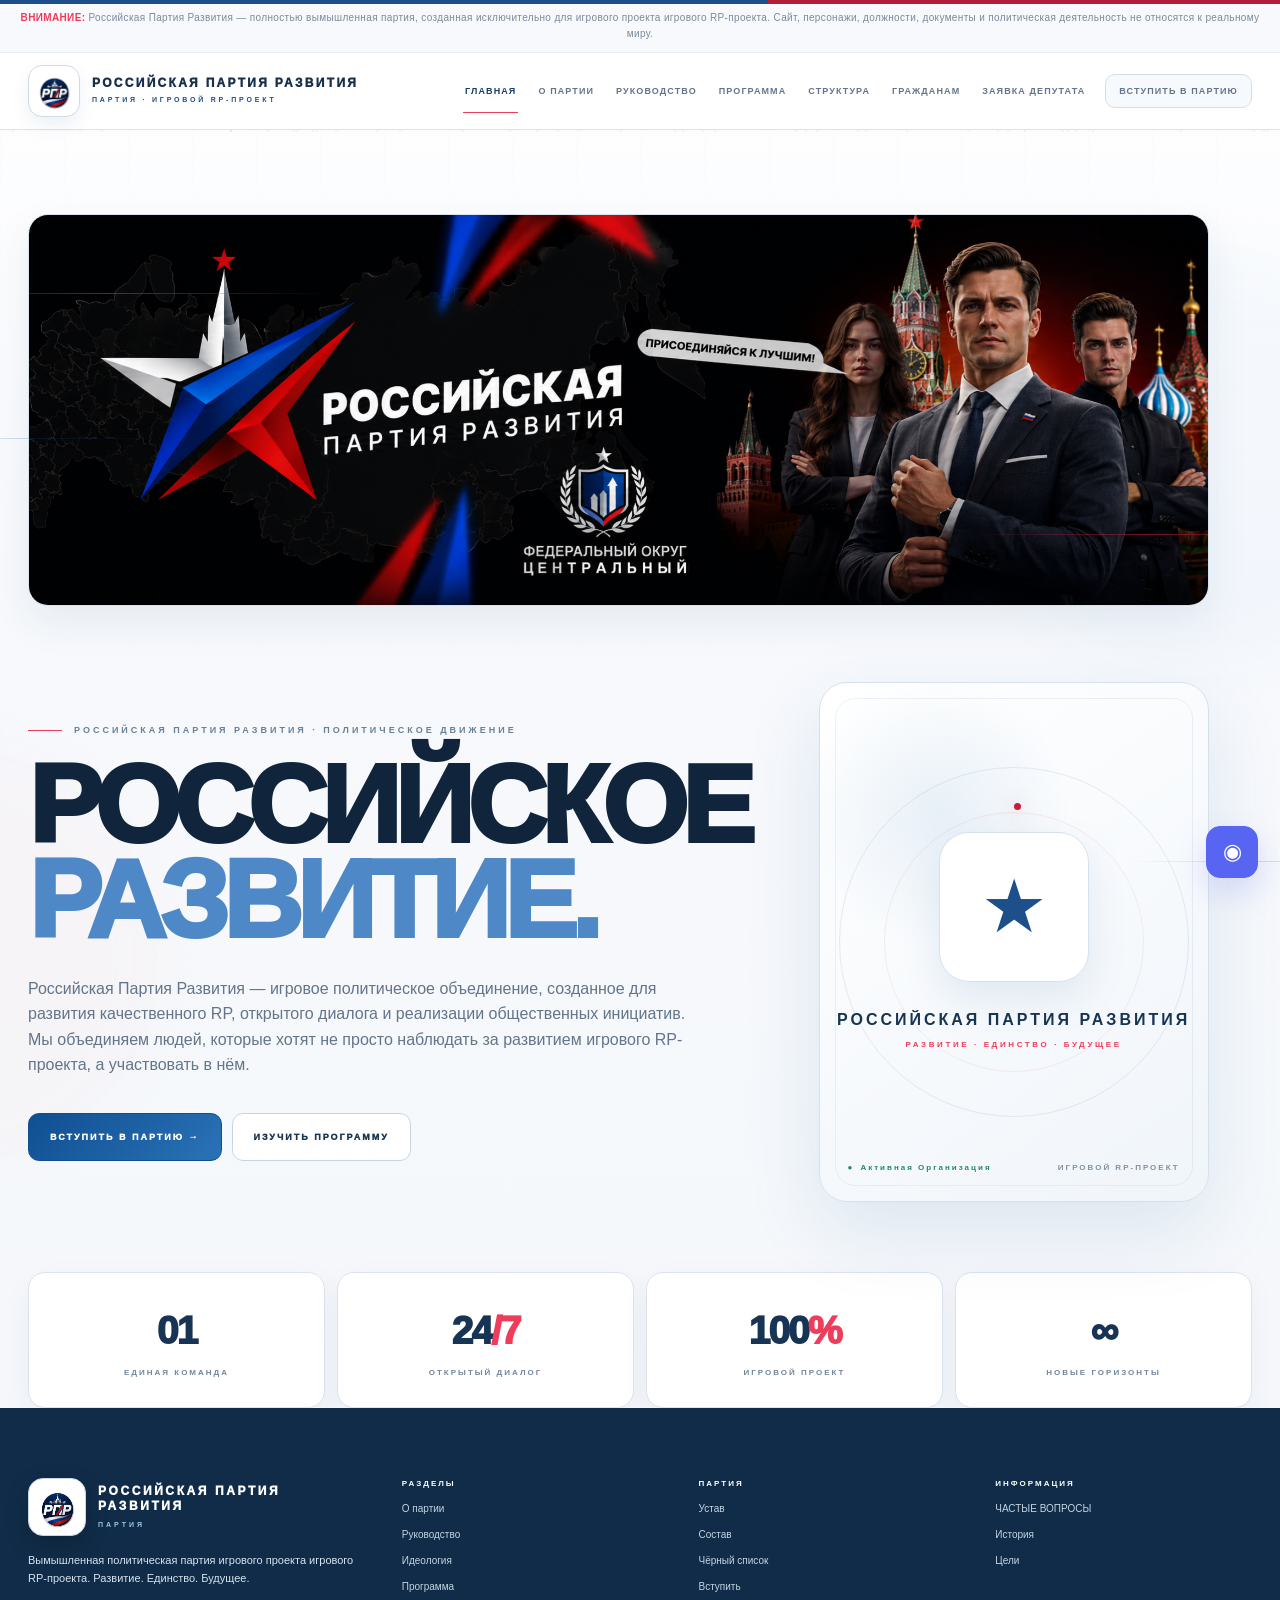
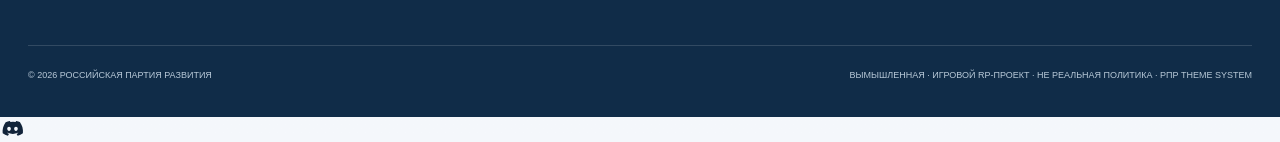
==== index.html @ 2c00faf4 "Update index.html" ====
<!DOCTYPE html>
<html lang="ru">
<head>
<meta charset="UTF-8">
<meta name="viewport" content="width=device-width,initial-scale=1.0">
<meta name="theme-color" content="#174f87">
<meta name="description" content="Российская Партия Развития — вымышленная политическая партия игрового проекта игрового RP-проекта.">
<title>Российская Партия Развития — игрового RP-проекта Live RP</title>

<style>
/* =========================================================
   РОССИЙСКАЯ ПАРТИЯ РАЗВИТИЯ
   Long-form single page design
   Fictional game project — игрового RP-проекта
   ========================================================= */

:root{
  --bg:#03070d;
  --bg2:#07111f;
  --panel:#091827;
  --panel2:#0d2034;
  --line:rgba(156,178,204,.16);
  --line2:rgba(255,255,255,.08);
  --text:#f4f7fb;
  --muted:#94a4b7;
  --muted2:#66778c;
  --red:#c5233d;
  --red2:#ed3a55;
  --blue:#173d68;
  --blue2:#2b659e;
  --white:#fff;
  --green:#38c985;
  --shadow:0 30px 90px rgba(0,0,0,.38);
  --radius:18px;
  --max:1240px;
}

*{box-sizing:border-box;margin:0;padding:0}
html{scroll-behavior:smooth}
body{
  min-height:100vh;
  overflow-x:hidden;
  background:
    radial-gradient(circle at 50% -20%,rgba(35,80,130,.32),transparent 38%),
    radial-gradient(circle at 0% 35%,rgba(197,35,61,.08),transparent 28%),
    var(--bg);
  color:var(--text);
  font-family:Inter,Segoe UI,Arial,sans-serif;
  line-height:1.6;
}
body.modal-open{overflow:hidden}
a{color:inherit;text-decoration:none}
button,input,textarea{font:inherit}
button{cursor:pointer}
::selection{background:var(--red);color:#fff}
::-webkit-scrollbar{width:8px}
::-webkit-scrollbar-track{background:#02050a}
::-webkit-scrollbar-thumb{background:#243950;border-radius:20px}
::-webkit-scrollbar-thumb:hover{background:var(--red)}

#progress{
  position:fixed;top:0;left:0;z-index:9999;
  width:0;height:3px;background:linear-gradient(90deg,var(--red),#fff,var(--red2));
  box-shadow:0 0 18px rgba(237,58,85,.7);
}
#loader{
  position:fixed;inset:0;z-index:9998;
  display:flex;align-items:center;justify-content:center;
  background:#03070d;
  transition:opacity .7s,visibility .7s;
}
#loader.hide{opacity:0;visibility:hidden}
.loader-inner{text-align:center}
.loader-mark{
  width:76px;height:76px;margin:auto;
  display:grid;place-items:center;
  border:1px solid rgba(20,63,105,.16);
  background:#fff;
  padding:14px;
  overflow:hidden;
  box-shadow:0 10px 30px rgba(20,63,105,.10);
}
.loader-name{
  margin-top:20px;
  font-size:11px;font-weight:900;letter-spacing:5px;
}
.loader-line{
  width:180px;height:2px;margin:16px auto 0;
  overflow:hidden;background:#152438;
}
.loader-line:after{
  content:"";display:block;width:50%;height:100%;
  background:var(--red);animation:loader 1.1s infinite;
}
@keyframes pulseMark{50%{transform:scale(1.08);box-shadow:0 0 45px rgba(197,35,61,.22)}}
@keyframes loader{0%{transform:translateX(-110%)}100%{transform:translateX(220%)}}

.disclaimer{
  position:relative;z-index:100;
  padding:9px 20px;
  text-align:center;
  background:#02050a;
  border-bottom:1px solid var(--line2);
  color:#8291a3;
  font-size:10px;
  letter-spacing:.35px;
}
.disclaimer strong{color:var(--red2);font-weight:900}

.header{
  position:sticky;top:0;z-index:100;
  border-bottom:1px solid rgba(255,255,255,.07);
  background:rgba(3,7,13,.78);
  backdrop-filter:blur(18px);
}
.header.scrolled{box-shadow:0 15px 50px rgba(0,0,0,.3)}
.header-inner{
  max-width:var(--max);height:82px;margin:auto;padding:0 24px;
  display:flex;align-items:center;justify-content:space-between;gap:30px;
}
.brand{display:flex;align-items:center;gap:13px;min-width:220px}
.brand-logo{
  width:52px;height:52px;display:grid;place-items:center;
  border:1px solid rgba(255,255,255,.14);
  background:linear-gradient(145deg,#102b48,#06101c);
  box-shadow:inset 0 0 25px rgba(255,255,255,.025),0 8px 30px rgba(0,0,0,.22);
  overflow:hidden;
}
.brand-logo svg{width:43px;height:43px;display:block;filter:drop-shadow(0 3px 8px rgba(0,0,0,.35))}
.brand-logo .logo-red{fill:#c5233d}
.brand-logo .logo-white{fill:#fff}
.brand-logo .logo-blue{fill:#173d68}
.brand-logo .logo-line{fill:none;stroke:#fff;stroke-width:1.7;stroke-linecap:round;stroke-linejoin:round}
.brand-title{font-size:12px;font-weight:950;letter-spacing:3px;line-height:1}
.brand-sub{margin-top:5px;color:var(--red2);font-size:7px;font-weight:900;letter-spacing:4px}
.nav{display:flex;align-items:center;gap:21px}
.nav a{
  position:relative;color:#8f9fb1;font-size:9px;font-weight:900;letter-spacing:1.3px;
  transition:.25s;
}
.nav a:after{
  content:"";position:absolute;left:0;bottom:-8px;width:0;height:1px;
  background:var(--red2);transition:.25s;
}
.nav a:hover{color:#fff}
.nav a:hover:after{width:100%}
.menu-btn{
  display:none;width:44px;height:44px;border:1px solid var(--line);
  background:#091625;color:#fff;font-size:20px;
}

.container{max-width:var(--max);margin:auto;padding:0 24px}
.section{position:relative;padding:120px 0;border-top:1px solid rgba(255,255,255,.055)}
.section-head{max-width:760px}
.kicker{
  color:var(--red2);font-size:9px;font-weight:950;letter-spacing:4px;
  text-transform:uppercase;
}
.title{
  margin-top:12px;font-size:clamp(38px,5vw,66px);line-height:.98;
  letter-spacing:-2.5px;
}
.title span{color:var(--red2)}
.desc{margin-top:18px;color:var(--muted);font-size:14px;max-width:700px}

.hero{
  min-height:calc(100vh - 110px);
  position:relative;display:grid;grid-template-columns:1.15fr .85fr;
  align-items:center;gap:60px;padding-top:90px;padding-bottom:90px;
}
.hero-bg{
  position:absolute;inset:0;pointer-events:none;overflow:hidden;
}
.glow{
  position:absolute;width:500px;height:500px;border-radius:50%;
  filter:blur(30px);opacity:.13;
  background:var(--red);right:-120px;top:10%;
  animation:float 9s ease-in-out infinite;
}
.glow.blue{left:-260px;top:45%;background:#2775b8;animation-delay:-3s}
@keyframes float{50%{transform:translate(30px,-25px) scale(1.08)}}
.grid-bg{
  position:absolute;inset:0;opacity:.16;
  background-image:
    linear-gradient(rgba(255,255,255,.045) 1px,transparent 1px),
    linear-gradient(90deg,rgba(255,255,255,.045) 1px,transparent 1px);
  background-size:55px 55px;
  mask-image:linear-gradient(to bottom,black,transparent 85%);
}
.hero-copy{position:relative;z-index:2}
.hero-kicker{display:flex;align-items:center;gap:12px;color:#a7b5c5;font-size:9px;font-weight:900;letter-spacing:4px}
.hero-kicker:before{content:"";width:34px;height:1px;background:var(--red2)}
.hero h1{
  margin-top:21px;font-size:clamp(62px,9vw,122px);line-height:.82;
  letter-spacing:-7px;font-weight:950;
}
.hero h1 span{color:var(--red2)}
.hero-lead{max-width:690px;margin-top:28px;color:#a5b2c1;font-size:16px}
.hero-actions{display:flex;gap:12px;flex-wrap:wrap;margin-top:35px}
.btn{
  position:relative;display:inline-flex;align-items:center;justify-content:center;gap:9px;
  min-height:50px;padding:0 22px;border:1px solid #2b425c;
  background:#091625;color:#fff;font-size:9px;font-weight:950;letter-spacing:2px;
  overflow:hidden;transition:.25s;
}
.btn:before{
  content:"";position:absolute;inset:0;transform:translateX(-105%);
  background:linear-gradient(90deg,transparent,rgba(255,255,255,.1),transparent);
  transition:.5s;
}
.btn:hover:before{transform:translateX(105%)}
.btn:hover{transform:translateY(-3px);border-color:#4a6683}
.btn-primary{background:linear-gradient(135deg,#a81932,#d52b46);border-color:#c42b43}
.btn-primary:hover{box-shadow:0 14px 35px rgba(197,35,61,.24)}

.hero-panel{
  position:relative;min-height:500px;display:grid;place-items:center;
  border:1px solid #233b55;background:
  radial-gradient(circle at center,rgba(32,73,115,.45),transparent 48%),
  linear-gradient(145deg,#0c1d30,#050c15);
  box-shadow:var(--shadow);overflow:hidden;
}
.hero-panel:before{
  content:"";position:absolute;inset:18px;border:1px solid rgba(255,255,255,.06);
}
.orbit{
  position:absolute;width:350px;height:350px;border:1px solid rgba(255,255,255,.12);
  border-radius:50%;animation:spin 18s linear infinite;
}
.orbit:after{
  content:"";position:absolute;width:7px;height:7px;border-radius:50%;
  top:10%;left:50%;background:#fff;box-shadow:0 0 18px #fff;
}
.orbit.two{width:260px;height:260px;animation-direction:reverse;animation-duration:13s}
@keyframes spin{to{transform:rotate(360deg)}}
.emblem{text-align:center;position:relative;z-index:2}
.emblem-icon{
  width:150px;height:150px;margin:auto;display:grid;place-items:center;
  border:1px solid #40566d;background:rgba(3,9,16,.55);
  box-shadow:0 0 70px rgba(197,35,61,.12);
  font-size:74px;animation:emblemFloat 5s ease-in-out infinite;
}
@keyframes emblemFloat{50%{transform:translateY(-8px)}}
.emblem h2{margin-top:25px;font-size:16px;letter-spacing:5px}
.emblem p{margin-top:7px;color:var(--red2);font-size:8px;font-weight:900;letter-spacing:3px}
.panel-tag{
  position:absolute;bottom:24px;left:24px;right:24px;
  display:flex;justify-content:space-between;gap:15px;
  color:#66788e;font-size:8px;font-weight:900;letter-spacing:2px;
}
.status-dot{color:#68dba4}.status-dot:before{content:"●";margin-right:6px}

.stat-grid{
  display:grid;grid-template-columns:repeat(4,1fr);gap:1px;
  margin-top:55px;background:var(--line);
  border:1px solid var(--line);
}
.stat{
  padding:30px;background:rgba(7,17,31,.8);text-align:center;
  transition:.3s;
}
.stat:hover{background:#0c1e31}
.stat-number{font-size:39px;font-weight:950;letter-spacing:-2px}
.stat-number span{color:var(--red2)}
.stat-label{margin-top:5px;color:var(--muted2);font-size:8px;font-weight:900;letter-spacing:2px}

.cards{display:grid;grid-template-columns:repeat(3,1fr);gap:16px;margin-top:45px}
.card{
  position:relative;padding:30px;min-height:205px;
  border:1px solid var(--line);background:linear-gradient(145deg,#0a1a2b,#06101b);
  overflow:hidden;transition:.35s;
}
.card:before{
  content:"";position:absolute;left:0;top:0;width:0;height:2px;background:var(--red2);transition:.35s;
}
.card:after{
  content:"";position:absolute;width:120px;height:120px;right:-65px;bottom:-65px;
  border-radius:50%;background:rgba(255,255,255,.025);
}
.card:hover{transform:translateY(-7px);border-color:#35516d;box-shadow:0 20px 50px rgba(0,0,0,.25)}
.card:hover:before{width:100%}
.card-index{color:var(--red2);font-size:8px;font-weight:950;letter-spacing:3px}
.card h3{margin-top:16px;font-size:20px;line-height:1.15}
.card p{margin-top:11px;color:var(--muted);font-size:12px}
.card-icon{
  width:43px;height:43px;display:grid;place-items:center;
  margin-bottom:20px;border:1px solid var(--line);background:#071321;font-size:18px;
}
.card.wide{grid-column:span 2}

.timeline{position:relative;margin-top:55px;padding-left:30px}
.timeline:before{
  content:"";position:absolute;left:7px;top:0;bottom:0;width:1px;background:var(--line);
}
.timeline-item{position:relative;padding:0 0 42px 35px}
.timeline-item:before{
  content:"";position:absolute;left:-29px;top:5px;width:11px;height:11px;
  border:2px solid var(--red2);background:var(--bg);border-radius:50%;
  box-shadow:0 0 0 6px rgba(197,35,61,.08);
}
.timeline-year{color:var(--red2);font-size:9px;font-weight:950;letter-spacing:3px}
.timeline h3{margin-top:7px;font-size:22px}
.timeline p{margin-top:7px;color:var(--muted);font-size:13px;max-width:760px}

.people{display:grid;grid-template-columns:repeat(3,1fr);gap:16px;margin-top:45px}
.person{
  position:relative;min-height:330px;padding:30px;
  border:1px solid var(--line);background:#081725;overflow:hidden;
}
.person-portrait{
  height:130px;display:grid;place-items:center;margin-bottom:24px;
  background:linear-gradient(145deg,#122c48,#07111e);
  border:1px solid var(--line);font-size:55px;
}
.person-role{color:var(--red2);font-size:8px;font-weight:950;letter-spacing:2px}
.person h3{margin-top:9px;font-size:20px}
.person p{margin-top:9px;color:var(--muted);font-size:12px}

.quote{
  margin-top:45px;padding:32px;border-left:3px solid var(--red2);
  background:linear-gradient(90deg,#0c1c2e,transparent);
}
.quote p{font-size:21px;font-weight:800;letter-spacing:-.4px}
.quote small{display:block;margin-top:10px;color:var(--red2);font-size:8px;font-weight:900;letter-spacing:2px}

.program{display:grid;grid-template-columns:1fr 1fr;gap:16px;margin-top:45px}
.program-item{
  display:grid;grid-template-columns:55px 1fr;gap:18px;padding:25px;
  border:1px solid var(--line);background:#081725;transition:.3s;
}
.program-item:hover{transform:translateX(5px);border-color:#35516d}
.program-num{
  width:44px;height:44px;display:grid;place-items:center;
  background:#0c2035;color:var(--red2);font-weight:950;font-size:11px;
}
.program h3{font-size:17px}
.program p{margin-top:6px;color:var(--muted);font-size:12px}

.charter{margin-top:45px;border:1px solid var(--line);background:#071321}
.charter-row{
  display:grid;grid-template-columns:140px 1fr;gap:30px;
  padding:28px;border-bottom:1px solid var(--line);
}
.charter-row:last-child{border-bottom:0}
.charter-tag{color:var(--red2);font-size:8px;font-weight:950;letter-spacing:2px}
.charter h3{font-size:17px}
.charter p{margin-top:7px;color:var(--muted);font-size:12px}

.table-wrap{margin-top:45px;overflow:auto;border:1px solid var(--line)}
table{width:100%;min-width:700px;border-collapse:collapse;background:#081725}
th,td{padding:16px 18px;text-align:left;border-bottom:1px solid var(--line);font-size:11px}
th{background:#0c1d30;color:#fff;font-size:8px;letter-spacing:2px}
td{color:#9aa9b9}
tr:hover td{background:rgba(255,255,255,.018)}
.signature{font-family:Georgia,serif;font-style:italic;color:#dbe4ee}
.empty{color:var(--red2);font-weight:900}

.faq{margin-top:45px;display:grid;gap:10px}
.faq-item{border:1px solid var(--line);background:#081725}
.faq-q{
  width:100%;padding:20px 22px;border:0;background:none;color:#fff;
  display:flex;justify-content:space-between;gap:20px;text-align:left;
  font-size:12px;font-weight:900;
}
.faq-q span:last-child{color:var(--red2);font-size:18px;transition:.3s}
.faq-item.open .faq-q span:last-child{transform:rotate(45deg)}
.faq-a{max-height:0;overflow:hidden;transition:max-height .35s}
.faq-a-inner{padding:0 22px 20px;color:var(--muted);font-size:12px}

.join{
  position:relative;overflow:hidden;
  background:
    radial-gradient(circle at 80% 20%,rgba(197,35,61,.16),transparent 35%),
    linear-gradient(145deg,#0b1e32,#050c15);
  border:1px solid #29435d;
  padding:65px;
}
.join-grid{display:grid;grid-template-columns:1fr .9fr;gap:55px;align-items:center}
.join h2{margin-top:12px;font-size:clamp(42px,6vw,72px);line-height:.9;letter-spacing:-3px}
.join h2 span{color:var(--red2)}
.join p{margin-top:18px;color:var(--muted);font-size:13px}
.join-points{display:grid;gap:11px;margin-top:25px}
.join-point{display:flex;gap:11px;color:#b9c4d1;font-size:11px}
.join-point b{color:var(--red2)}
.join-card{
  padding:30px;border:1px solid var(--line);background:rgba(3,8,14,.5);
}
.join-card h3{font-size:20px}
.join-card p{font-size:11px}

.modal{
  position:fixed;inset:0;z-index:5000;display:none;align-items:center;justify-content:center;
  padding:20px;background:rgba(0,0,0,.84);backdrop-filter:blur(14px);
}
.modal.active{display:flex}
.modal-box{
  position:relative;width:100%;max-width:650px;max-height:92vh;overflow:auto;
  padding:38px;background:linear-gradient(145deg,#0d2034,#06101b);
  border:1px solid #34506c;box-shadow:0 40px 120px rgba(0,0,0,.6);
  animation:modalIn .35s ease;
}
@keyframes modalIn{from{opacity:0;transform:translateY(20px) scale(.98)}to{opacity:1;transform:none}}
.modal-close{
  position:absolute;top:15px;right:15px;width:38px;height:38px;
  border:1px solid var(--line);background:#081522;color:#fff;font-size:20px;
}
.modal-close:hover{background:var(--red)}
.modal-title{margin-top:10px;font-size:42px;line-height:1}
.modal-title span{color:var(--red2)}
.form{margin-top:28px}
.form-group{margin-bottom:17px}
.form-group label{display:block;margin-bottom:7px;color:#dbe2eb;font-size:8px;font-weight:950;letter-spacing:2px}
.form-control{
  width:100%;padding:14px 15px;outline:0;
  color:#fff;background:#050d16;border:1px solid #263d55;
  transition:.2s;
}
.form-control:focus{border-color:var(--red2);box-shadow:0 0 0 3px rgba(197,35,61,.08)}
textarea.form-control{min-height:120px;resize:vertical}
.form-note{margin-top:11px;color:#64758a;font-size:9px}
.form-message{display:none;margin-bottom:14px;padding:12px;font-size:11px}
.form-message.success{display:block;background:#0c2a20;border:1px solid #287d5b;color:#7ee1b0}
.form-message.error{display:block;background:#2b1118;border:1px solid #a52339;color:#ff8799}
.submit{
  width:100%;min-height:52px;border:0;background:linear-gradient(135deg,#a81932,#d52b46);
  color:#fff;font-size:9px;font-weight:950;letter-spacing:2px;
}
.submit:disabled{opacity:.6;cursor:wait}

.footer{
  padding:70px 0 35px;background:#02050a;border-top:1px solid var(--line);
}
.footer-grid{display:grid;grid-template-columns:1.3fr repeat(3,1fr);gap:40px}
.footer-brand p{margin-top:15px;color:#66778c;font-size:11px;max-width:350px}
.footer-col h4{font-size:8px;letter-spacing:2px;color:#fff}
.footer-col a{display:block;margin-top:10px;color:#65768a;font-size:10px;transition:.2s}
.footer-col a:hover{color:#fff;transform:translateX(3px)}
.footer-bottom{
  margin-top:50px;padding-top:22px;border-top:1px solid var(--line);
  display:flex;justify-content:space-between;gap:20px;color:#536477;font-size:9px;
}

.reveal{opacity:0;transform:translateY(24px);transition:opacity .8s ease,transform .8s ease}
.reveal.visible{opacity:1;transform:none}
.delay-1{transition-delay:.08s}.delay-2{transition-delay:.16s}.delay-3{transition-delay:.24s}

.toast{
  position:fixed;right:22px;bottom:22px;z-index:7000;
  max-width:330px;padding:15px 18px;border:1px solid #314a63;
  background:#081725;box-shadow:var(--shadow);font-size:11px;
  transform:translateY(20px);opacity:0;pointer-events:none;transition:.3s;
}
.toast.show{transform:none;opacity:1}
.toast.success{border-color:#2b8a65}
.toast.error{border-color:#a72a40}

.back-top{
  position:fixed;right:22px;bottom:22px;z-index:80;
  width:42px;height:42px;border:1px solid var(--line);
  background:#081522;color:#fff;opacity:0;pointer-events:none;transition:.3s;
}
.back-top.show{opacity:1;pointer-events:auto}
.back-top:hover{background:var(--red)}

.particles{position:absolute;inset:0;overflow:hidden;pointer-events:none}
.particle{
  position:absolute;width:2px;height:2px;background:#fff;border-radius:50%;opacity:.35;
  animation:particleMove linear infinite;
}
@keyframes particleMove{
  from{transform:translateY(110vh);opacity:0}
  15%{opacity:.35}85%{opacity:.35}
  to{transform:translateY(-20vh);opacity:0}
}


.theme-switcher-label{display:none}
  .theme-btn{width:32px;height:32px}
  .theme-name{display:none}
}


/* =========================================================
   РПР FOOTER THEME LAB
   ========================================================= */
.rpr-оформление-lab{
  margin:52px 0 0;
  padding:0 0 34px;
}
.rpr-оформление-lab-inner{
  max-width:1180px;
  margin:0 auto;
  padding:20px;
  border:1px solid var(--line);
  background:linear-gradient(135deg,rgba(255,255,255,.035),rgba(255,255,255,.012));
  box-shadow:0 18px 60px rgba(0,0,0,.2);
  position:relative;
  overflow:hidden;
}
.rpr-оформление-lab-inner:before{
  content:"";
  position:absolute;
  inset:-50%;
  background:conic-gradient(from 90deg,transparent,rgba(197,35,61,.12),transparent,rgba(44,92,139,.12),transparent);
  animation:rprThemeSpin 16s linear infinite;
  pointer-events:none;
}
.rpr-оформление-lab-content{position:relative;z-index:1}
.rpr-оформление-lab-head{
  display:flex;justify-content:space-between;align-items:end;gap:20px;
  margin-bottom:14px;
}
.rpr-оформление-kicker{
  color:#6f8297;font-size:8px;font-weight:950;letter-spacing:2.4px;
}
.rpr-оформление-title{
  margin-top:5px;font-size:18px;font-weight:950;letter-spacing:.5px;
}
.rpr-оформление-current{
  font-size:8px;font-weight:950;letter-spacing:1.5px;color:var(--red2);
}
.rpr-оформление-grid{
  display:grid;grid-template-columns:repeat(5,1fr);gap:8px;
}
.rpr-оформление-card{
  position:relative;min-height:76px;padding:10px;
  border:1px solid rgba(255,255,255,.08);
  background:#07111d;color:#dce6ef;
  cursor:pointer;text-align:left;overflow:hidden;
  transition:transform .25s,border-color .25s,box-shadow .25s;
}
.rpr-оформление-card:hover{transform:translateY(-4px);border-color:rgba(255,255,255,.25)}
.rpr-оформление-card.active{
  border-color:var(--red2);
  box-shadow:0 0 0 1px rgba(197,35,61,.15),0 12px 35px rgba(0,0,0,.25);
}
.rpr-оформление-preview{
  height:26px;margin-bottom:8px;
  background:linear-gradient(100deg,var(--c1),var(--c2),var(--c3),var(--c1));
  background-size:300% 100%;
  animation:rprGradient 5s ease infinite;
}
.rpr-оформление-card strong{display:block;font-size:8px;letter-spacing:1.2px}
.rpr-оформление-card span{display:block;margin-top:3px;color:#6f8297;font-size:7px}
@keyframes rprGradient{0%{background-position:0%}50%{background-position:100%}100%{background-position:0%}}
@keyframes rprThemeSpin{to{transform:rotate(360deg)}}

body[data-theme="federal"]{
  --bg:#020812;--bg2:#06162b;--panel:#091b31;--panel2:#102b49;
  --red:#b21d3b;--red2:#ef3c5b;--blue:#1d4f8a;--blue2:#4e88c7;
}
body[data-theme="liberty"]{
  --bg:#050a07;--bg2:#0d170e;--panel:#101d12;--panel2:#1b2d1a;
  --red:#729b4a;--red2:#a9d06c;--blue:#315b3a;--blue2:#63915d;
}
body[data-theme="executive"]{
  --bg:#090704;--bg2:#171006;--panel:#1c1409;--panel2:#2d210d;
  --red:#b27a26;--red2:#e2ac4b;--blue:#58401b;--blue2:#96702d;
}
body[data-theme="ocean"]{
  --bg:#020b10;--bg2:#05202a;--panel:#07303a;--panel2:#0c4551;
  --red:#17b8c7;--red2:#62e8ef;--blue:#176d8c;--blue2:#36a9c6;
}
body[data-theme="federal"] .btn-primary{background:linear-gradient(135deg,#94132f,#ef3c5b)}
body[data-theme="liberty"] .btn-primary{background:linear-gradient(135deg,#557b39,#a9d06c)}
body[data-theme="executive"] .btn-primary{background:linear-gradient(135deg,#7e5519,#e2ac4b)}
body[data-theme="ocean"] .btn-primary{background:linear-gradient(135deg,#0b7183,#62e8ef);color:#031014}
body[data-theme="liberty"] .glow{background:#729b4a}
body[data-theme="executive"] .glow{background:#b27a26}
body[data-theme="ocean"] .glow{background:#17b8c7}
body[data-theme="ocean"] .glow.blue{background:#176d8c}

@media(max-width:800px){
  .rpr-оформление-grid{grid-template-columns:repeat(3,1fr)}
  .rpr-оформление-lab-head{align-items:start;flex-direction:column;gap:6px}
}
@media(max-width:500px){
  .rpr-оформление-grid{grid-template-columns:repeat(2,1fr)}
  .rpr-оформление-lab-inner{padding:14px}
}

@media(max-width:1000px){
  .nav{display:none}
  .menu-btn{display:block}
  .hero{grid-template-columns:1fr}
  .hero-panel{min-height:420px}
  .cards{grid-template-columns:1fr 1fr}
  .people{grid-template-columns:1fr 1fr}
  .stat-grid{grid-template-columns:1fr 1fr}
  .footer-grid{grid-template-columns:1fr 1fr}
}
@media(max-width:700px){
  .section{padding:80px 0}
  .hero{padding-top:65px}
  .hero h1{letter-spacing:-4px}
  .cards,.people,.program,.join-grid{grid-template-columns:1fr}
  .card.wide{grid-column:auto}
  .stat-grid{grid-template-columns:1fr 1fr}
  .charter-row{grid-template-columns:1fr;gap:9px}
  .join{padding:32px 24px}
  .footer-grid{grid-template-columns:1fr}
  .footer-bottom{flex-direction:column}
  .header-inner{height:70px}
}
@media(max-width:450px){
  .container{padding:0 16px}
  .hero h1{font-size:57px}
  .hero-panel{min-height:350px}
  .orbit{width:270px;height:270px}
  .orbit.two{width:205px;height:205px}
  .emblem-icon{width:120px;height:120px;font-size:58px}
  .stat-grid{grid-template-columns:1fr}
  .modal-box{padding:30px 20px}
}

\n/* =========================================================\n   RPR WHITE / BLUE / RED THEME OVERRIDE\n   ========================================================= */\n:root{\n  --bg:#f5f8fc;\n  --bg2:#ffffff;\n  --panel:#ffffff;\n  --panel2:#eef4fa;\n  --line:rgba(20,63,105,.14);\n  --line2:rgba(20,63,105,.10);\n  --text:#122238;\n  --muted:#5f7085;\n  --muted2:#7b8b9f;\n  --red:#c8203f;\n  --red2:#e52f4d;\n  --blue:#164f8a;\n  --blue2:#2b72b8;\n  --white:#fff;\n  --green:#249968;\n  --shadow:0 25px 70px rgba(20,63,105,.13);\n}\nhtml,body{background:#f5f8fc;color:var(--text)}\nbody{background:radial-gradient(circle at 50% -20%,rgba(43,114,184,.12),transparent 38%),radial-gradient(circle at 0% 35%,rgba(200,32,63,.07),transparent 28%),#f5f8fc}\n.header{background:rgba(255,255,255,.90);border-bottom:1px solid rgba(20,63,105,.12)}\n.header.scrolled{box-shadow:0 15px 50px rgba(20,63,105,.12)}\n.brand-logo{background:linear-gradient(145deg,#fff,#eaf2f9);border-color:rgba(20,63,105,.16);box-shadow:inset 0 0 25px rgba(20,63,105,.03),0 8px 30px rgba(20,63,105,.10)}\n.brand-title{color:#142b45}.brand-sub,.kicker,.hero h1 span,.title span,.card-index,.timeline-year,.person-role,.program-num,.charter-tag,.quote small,.emblem p{color:var(--red2)}\n.nav a{color:#52677e}.nav a:hover{color:#164f8a}.nav a:after{background:var(--red2)}\n.menu-btn{background:#fff;color:#164f8a;border-color:rgba(20,63,105,.16)}\n.disclaimer{background:#fff;color:#65778c;border-bottom-color:rgba(20,63,105,.10)}\n.disclaimer strong{color:var(--red2)}\n#loader{background:#fff}.loader-mark{background:linear-gradient(145deg,#fff,#eaf2f9);border-color:rgba(20,63,105,.16);color:#164f8a}.loader-line{background:#dbe6f0}\n.grid-bg{opacity:.55;background-image:linear-gradient(rgba(20,63,105,.045) 1px,transparent 1px),linear-gradient(90deg,rgba(20,63,105,.045) 1px,transparent 1px)}\n.hero-kicker{color:#60738a}.hero-lead,.desc,.card p,.timeline p,.person p,.program p,.charter p,.join p{color:#5f7085}\n.hero-panel{border-color:rgba(20,63,105,.16);background:radial-gradient(circle at center,rgba(43,114,184,.12),transparent 48%),linear-gradient(145deg,#fff,#edf4fa);box-shadow:var(--shadow)}\n.hero-panel:before{border-color:rgba(20,63,105,.10)}\n.orbit{border-color:rgba(20,63,105,.14)}.orbit:after{background:#164f8a;box-shadow:0 0 18px rgba(22,79,138,.35)}\n.emblem-icon{border-color:rgba(20,63,105,.18);background:rgba(255,255,255,.8);box-shadow:0 0 70px rgba(200,32,63,.10)}\n.emblem h2{color:#142b45}.panel-tag{color:#71849a}\n.btn{background:#fff;color:#173452;border-color:#b9cadb}.btn:hover{border-color:#164f8a;box-shadow:0 12px 30px rgba(20,63,105,.10)}\n.btn-primary,.submit{background:linear-gradient(135deg,#164f8a,#2369a8);border-color:#164f8a;color:#fff}.btn-primary:hover{box-shadow:0 14px 35px rgba(22,79,138,.22)}\n.stat-grid{background:rgba(20,63,105,.14);border-color:rgba(20,63,105,.14)}\n.stat{background:#fff}.stat:hover{background:#f0f6fb}.stat-label{color:#71849a}.stat-number{color:#142b45}.stat-number span{color:var(--red2)}\n.card,.person,.program-item,.charter,.table-wrap,.faq-item,.join-card{background:#fff;border-color:rgba(20,63,105,.14);box-shadow:0 12px 35px rgba(20,63,105,.05)}\n.card:hover{border-color:#7da3c8;box-shadow:0 20px 50px rgba(20,63,105,.10)}\n.card-icon,.person-portrait,.program-num{background:#eef5fb;border-color:rgba(20,63,105,.13)}\n.timeline:before{background:rgba(20,63,105,.16)}.timeline-item:before{background:#fff;border-color:var(--red2)}\n.quote{background:linear-gradient(90deg,#edf4fa,transparent);border-left-color:var(--red2)}.quote p{color:#183451}\n.charter-row{border-bottom-color:rgba(20,63,105,.12)}\nth{background:#164f8a;color:#fff}td{color:#5f7085}tr:hover td{background:#f4f8fc}\n.faq-item{background:#fff}.faq-q{color:#173452}.faq-q span:last-child{color:var(--red2)}\n.join{background:radial-gradient(circle at 80% 20%,rgba(200,32,63,.10),transparent 35%),linear-gradient(145deg,#fff,#edf4fa);border-color:#b7ccdf}.join h2{color:#173452}.join h2 span{color:var(--red2)}.join-point{color:#536980}.join-point b{color:var(--red2)}\n.modal{background:rgba(12,31,52,.55)}.modal-box{background:linear-gradient(145deg,#fff,#edf4fa);border-color:#aac1d7;box-shadow:0 40px 120px rgba(20,63,105,.25)}.modal-close{background:#fff;color:#164f8a;border-color:#c3d2e0}.form-control{background:#fff;color:#173452;border-color:#b9cadb}.form-control:focus{border-color:#164f8a;box-shadow:0 0 0 3px rgba(22,79,138,.08)}.form-group label{color:#415a73}\n.footer{background:#102a46;border-top-color:#183e62}.footer-col h4,.footer-brand p,.footer-col a{color:#d9e5f0}.footer-col a:hover{color:#fff}.footer-bottom{border-top-color:rgba(255,255,255,.15);color:#aebfd0}\n.rpr-оформление-lab-inner{background:linear-gradient(135deg,rgba(255,255,255,.96),rgba(238,245,251,.96));border-color:rgba(20,63,105,.14)}.rpr-оформление-card{background:#fff;color:#173452;border-color:rgba(20,63,105,.13)}.rpr-оформление-card span{color:#71849a}\n.ai-launcher{background:linear-gradient(145deg,#164f8a,#0d3157);border-color:#2b72b8;box-shadow:0 14px 45px rgba(20,63,105,.25)}.ai-window{background:#fff;border-color:#a9bfd3;box-shadow:0 35px 100px rgba(20,63,105,.22)}.ai-head{background:#164f8a}.ai-messages{background:#f5f8fc}.ai-msg.bot{background:#fff;color:#27445f;border-color:#d1ddea}.ai-input,.ai-note{background:#eef4fa}.ai-input textarea{background:#fff;color:#173452;border-color:#b9cadb}.ai-suggest{background:#fff;color:#52677e;border-color:#c5d3e0}.discord-notice{background:linear-gradient(145deg,#fff,#edf4fa);border-color:#b6cadc}.discord-notice p{color:#5f7085}.discord-dismiss{background:#fff;color:#60738a;border-color:#c5d3e0}\n.back-top{background:#164f8a;border-color:#2b72b8;color:#fff}.toast{background:#fff;color:#173452;border-color:#b6cadc}\n
/* =========================================================
   AI-ПОМОЩНИК РПР + DISCORD LIVE NOTIFICATIONS
   Added enhancement
   ========================================================= */
.ai-launcher{
  position:fixed;left:22px;bottom:22px;z-index:4100;
  width:58px;height:58px;border-radius:50%;border:1px solid #415d79;
  background:linear-gradient(145deg,#0d2944,#07111d);color:#fff;
  display:grid;place-items:center;font-size:25px;
  box-shadow:0 14px 45px rgba(0,0,0,.45),0 0 28px rgba(197,35,61,.14);
  transition:.25s;cursor:pointer;
}
.ai-launcher:hover{transform:translateY(-4px) scale(1.04);border-color:var(--red2);box-shadow:0 18px 55px rgba(0,0,0,.5),0 0 35px rgba(197,35,61,.25)}
.ai-launcher .ai-dot{position:absolute;right:1px;top:1px;width:13px;height:13px;border-radius:50%;background:#43d391;border:2px solid #07111d;box-shadow:0 0 12px rgba(67,211,145,.65)}
.ai-window{
  position:fixed;left:22px;bottom:92px;z-index:4099;width:min(390px,calc(100vw - 32px));
  height:min(610px,calc(100vh - 120px));display:none;flex-direction:column;overflow:hidden;
  border:1px solid #34516d;background:linear-gradient(145deg,#0a1a2b,#040a12);
  box-shadow:0 35px 100px rgba(0,0,0,.62);animation:aiIn .28s ease;
}
.ai-window.active{display:flex}
@keyframes aiIn{from{opacity:0;transform:translateY(14px) scale(.98)}to{opacity:1;transform:none}}
.ai-head{display:flex;align-items:center;justify-content:space-between;gap:12px;padding:16px 17px;border-bottom:1px solid var(--line);background:rgba(12,32,52,.92)}
.ai-brand{display:flex;align-items:center;gap:11px}.ai-avatar{width:38px;height:38px;display:grid;place-items:center;border:1px solid #405b75;background:#071522;font-size:19px}
.ai-brand strong{display:block;font-size:11px;letter-spacing:1.6px}.ai-brand small{display:block;margin-top:2px;color:#69dca5;font-size:8px;font-weight:800;letter-spacing:1px}
.ai-close{width:34px;height:34px;border:1px solid var(--line);background:#071522;color:#fff;font-size:18px}.ai-close:hover{background:var(--red)}
.ai-messages{flex:1;overflow:auto;padding:16px;display:flex;flex-direction:column;gap:10px;scroll-behavior:smooth}
.ai-msg{max-width:88%;padding:11px 13px;border:1px solid var(--line);font-size:11px;line-height:1.55;white-space:pre-wrap}
.ai-msg.bot{align-self:flex-start;background:#091827;color:#d9e2ec}.ai-msg.user{align-self:flex-end;background:linear-gradient(135deg,#8f172c,#c5233d);border-color:#c5233d;color:#fff}
.ai-time{display:block;margin-top:5px;color:#6f8092;font-size:7px}.ai-msg.user .ai-time{color:#f2aeb8}
.ai-typing{display:none;align-self:flex-start;padding:9px 12px;color:#8193a7;font-size:10px;border:1px solid var(--line);background:#091827}.ai-typing.show{display:block}
.ai-suggestions{display:flex;gap:6px;overflow:auto;padding:0 14px 10px}.ai-suggest{flex:0 0 auto;padding:7px 9px;border:1px solid #29425b;background:#071522;color:#aebdcb;font-size:8px;letter-spacing:.5px}.ai-suggest:hover{border-color:var(--red2);color:#fff}
.ai-input{display:flex;gap:7px;padding:12px;border-top:1px solid var(--line);background:#050d16}.ai-input textarea{flex:1;min-height:42px;max-height:100px;resize:none;padding:11px 12px;border:1px solid #263d55;outline:0;background:#030910;color:#fff;font-size:11px}.ai-input textarea:focus{border-color:var(--red2)}
.ai-send{width:46px;border:0;background:linear-gradient(135deg,#a81932,#d52b46);color:#fff;font-weight:950;font-size:15px}.ai-note{padding:0 13px 10px;background:#050d16;color:#586b7f;font-size:7px}
.discord-stack{position:fixed;right:22px;top:110px;z-index:3900;width:min(350px,calc(100vw - 32px));display:flex;flex-direction:column;gap:10px;pointer-events:none}
.discord-notice{pointer-events:auto;position:relative;padding:15px 42px 15px 15px;border:1px solid #304d69;background:linear-gradient(145deg,#0b2034,#06111d);box-shadow:0 20px 60px rgba(0,0,0,.5);animation:noticeIn .45s ease;overflow:hidden}
.discord-notice:before{content:"";position:absolute;left:0;top:0;bottom:0;width:3px;background:#5865f2}.discord-notice.hide{animation:noticeOut .35s ease forwards}
@keyframes noticeIn{from{opacity:0;transform:translateX(35px)}to{opacity:1;transform:none}}@keyframes noticeOut{to{opacity:0;transform:translateX(35px)}}
.discord-top{display:flex;align-items:center;gap:9px}.discord-icon{width:31px;height:31px;display:grid;place-items:center;background:#5865f2;color:#fff;border-radius:9px;font-weight:900}.discord-title{font-size:10px;font-weight:950;letter-spacing:1px}.discord-online{margin-left:auto;color:#6ddfa9;font-size:7px;font-weight:900}.discord-notice p{margin-top:8px;color:#91a2b4;font-size:10px;line-height:1.45}.discord-actions{display:flex;gap:7px;margin-top:11px}.discord-join{display:inline-flex;align-items:center;justify-content:center;padding:8px 11px;background:#5865f2;color:#fff;font-size:8px;font-weight:950;letter-spacing:1px}.discord-join:hover{filter:brightness(1.12);transform:translateY(-1px)}.discord-dismiss{border:1px solid var(--line);background:#071522;color:#7d8da0;padding:8px 10px;font-size:8px}.discord-x{position:absolute;right:10px;top:9px;width:25px;height:25px;border:0;background:none;color:#73869a;font-size:16px}.discord-x:hover{color:#fff}
.discord-pulse{position:fixed;right:22px;bottom:22px;z-index:3800;width:52px;height:52px;border-radius:50%;border:1px solid #5865f2;background:#5865f2;color:#fff;display:grid;place-items:center;font-size:22px;box-shadow:0 15px 45px rgba(0,0,0,.45);cursor:pointer;transition:.25s}.discord-pulse:hover{transform:translateY(-3px) scale(1.04)}
@media(max-width:700px){.ai-launcher{left:14px;bottom:14px}.ai-window{left:14px;bottom:82px}.discord-stack{right:14px;top:84px}.discord-pulse{right:14px;bottom:14px}.discord-notice{padding-right:35px}}








.discord-open .discord-logo{
  width:25px;
  height:25px;
  display:block;
  fill:currentColor;
}


/* =========================================================
   ОТДЕЛЬНАЯ ЗАЯВКА КАНДИДАТА В ДЕПУТАТЫ
   ========================================================= */
.form-step-title{
  margin:28px 0 14px;
  padding-top:18px;
  border-top:1px solid rgba(255,255,255,.08);
  font-size:13px;
  letter-spacing:.14em;
  font-weight:800;
}
.form-check{
  display:flex;
  align-items:flex-start;
  gap:10px;
  margin:18px 0;
  font-size:13px;
  line-height:1.5;
  cursor:pointer;
}
.form-check input{
  margin-top:3px;
  width:16px;
  height:16px;
  accent-color:#b51f2a;
}
#deputyApplicationModal .modal-content{
  max-width:760px;
  max-height:88vh;
  overflow:auto;
}
#deputyApplicationModal .form-control{
  resize:vertical;
  min-height:52px;
}
#deputyApplicationModal textarea.form-control{
  min-height:120px;
}


/* RUSSIAN TRICOLOR THEME v1 */
:root{
  --bg:#f5f7fa;
  --bg2:#ffffff;
  --panel:#ffffff;
  --panel2:#eef3f8;
  --line:rgba(20,55,90,.14);
  --line2:rgba(20,55,90,.10);
  --text:#132238;
  --muted:#5e6f82;
  --muted2:#7d8da0;
  --red:#c51f3a;
  --red2:#d52b46;
  --blue:#174f87;
  --blue2:#2d73ad;
  --white:#ffffff;
  --green:#168a5a;
  --shadow:0 24px 70px rgba(20,55,90,.12);
}
body{
  background:
    radial-gradient(circle at 50% -20%,rgba(45,115,173,.12),transparent 38%),
    radial-gradient(circle at 0% 35%,rgba(197,31,58,.08),transparent 28%),
    var(--bg);
  color:var(--text);
}
body:before{
  content:"";position:fixed;left:0;right:0;top:0;height:3px;z-index:10000;
  background:linear-gradient(90deg,#fff 0 33.33%,#174f87 33.33% 66.66%,#c51f3a 66.66%);
  pointer-events:none;
}
#progress{background:linear-gradient(90deg,#fff,#174f87,#c51f3a);box-shadow:0 0 18px rgba(23,79,135,.35)}
#loader{background:#f5f7fa}
.loader-mark{border-color:rgba(23,79,135,.18);background:linear-gradient(145deg,#fff,#eaf0f6);color:#174f87}
.loader-line{background:#dbe5ee}
.loader-line:after{background:linear-gradient(90deg,#fff,#174f87,#c51f3a)}
.disclaimer{background:#fff;border-bottom-color:rgba(23,79,135,.12);color:#68798b}
.disclaimer strong{color:#c51f3a}
.header{background:rgba(255,255,255,.88);border-bottom-color:rgba(23,79,135,.12)}
.header.scrolled{box-shadow:0 15px 50px rgba(23,79,135,.12)}
.brand-logo{border-color:rgba(23,79,135,.18);background:linear-gradient(145deg,#fff,#eaf1f7);box-shadow:inset 0 0 25px rgba(23,79,135,.04),0 8px 30px rgba(23,79,135,.10)}
.brand-logo .logo-red{fill:#c51f3a}.brand-logo .logo-blue{fill:#174f87}
.brand-sub,.kicker,.card-index,.timeline-year,.emblem p{color:#c51f3a}
.nav a{color:#5f7185}.nav a:after{background:#c51f3a}.nav a:hover{color:#174f87}
.menu-btn{background:#fff;color:#174f87;border-color:rgba(23,79,135,.16)}
.section{border-top-color:rgba(23,79,135,.09)}
.title span,.hero h1 span{color:#174f87}
.hero-kicker{color:#627387}.hero-kicker:before{background:#c51f3a}
.hero-lead,.desc,.card p,.timeline p{color:#5e6f82}
.glow{background:#c51f3a;opacity:.09}.glow.blue{background:#174f87}
.grid-bg{opacity:.10;background-image:linear-gradient(rgba(23,79,135,.10) 1px,transparent 1px),linear-gradient(90deg,rgba(23,79,135,.10) 1px,transparent 1px)}
.btn{border-color:rgba(23,79,135,.22);background:#fff;color:#17304d;box-shadow:0 8px 25px rgba(23,79,135,.06)}
.btn:hover{border-color:#174f87}.btn-primary{background:linear-gradient(135deg,#174f87,#2d73ad);border-color:#174f87;color:#fff}.btn-primary:hover{box-shadow:0 14px 35px rgba(23,79,135,.20)}
.hero-panel{border-color:rgba(23,79,135,.18);background:radial-gradient(circle at center,rgba(45,115,173,.14),transparent 48%),linear-gradient(145deg,#fff,#edf3f8);box-shadow:var(--shadow)}
.hero-panel:before{border-color:rgba(23,79,135,.10)}
.orbit{border-color:rgba(23,79,135,.16)}.orbit:after{background:#c51f3a;box-shadow:0 0 18px rgba(197,31,58,.35)}
.emblem-icon{border-color:rgba(23,79,135,.20);background:#fff;box-shadow:0 0 70px rgba(23,79,135,.10)}
.panel-tag{color:#718398}.status-dot{color:#168a5a}
.stat-grid{background:rgba(23,79,135,.14);border-color:rgba(23,79,135,.14)}
.stat{background:#fff}.stat:hover{background:#f0f5f9}.stat-number span{color:#c51f3a}.stat-label{color:#718398}
.card{border-color:rgba(23,79,135,.14);background:linear-gradient(145deg,#fff,#f0f5f9);box-shadow:0 8px 30px rgba(23,79,135,.04)}
.card:before{background:linear-gradient(90deg,#174f87,#c51f3a)}.card:hover{border-color:rgba(23,79,135,.30);box-shadow:0 20px 50px rgba(23,79,135,.10)}
.card-icon{border-color:rgba(23,79,135,.14);background:#f4f7fa;color:#174f87}
.timeline:before{background:rgba(23,79,135,.16)}.timeline-item:before{border-color:#c51f3a;background:#f5f7fa;box-shadow:0 0 0 6px rgba(197,31,58,.08)}
.person{background:#fff!important;border-color:rgba(23,79,135,.14)!important;box-shadow:0 8px 30px rgba(23,79,135,.05)}
.footer{background:#fff!important;border-top-color:rgba(23,79,135,.12)!important;color:#5e6f82!important}
input,textarea,select{background:#fff!important;color:#132238!important;border-color:rgba(23,79,135,.18)!important}
::placeholder{color:#91a0b0!important}
::-webkit-scrollbar-track{background:#edf2f6}::-webkit-scrollbar-thumb{background:#9aabba}::-webkit-scrollbar-thumb:hover{background:#174f87}

</style>




<style id="rpr-new-white-design">
/* =========================================================
   RPR / NEW WHITE EDITORIAL DESIGN
   Completely replaces the previous dark visual language.
   ========================================================= */

:root{
  --bg:#f4f7fb;
  --bg2:#ffffff;
  --panel:#ffffff;
  --panel2:#eef3f8;
  --line:#dbe3ec;
  --line2:#e8edf3;
  --text:#12243a;
  --muted:#66778b;
  --muted2:#8a99aa;
  --red:#cf233d;
  --red2:#e33b54;
  --blue:#0f4f91;
  --blue2:#2873b7;
  --white:#ffffff;
  --green:#218a63;
  --shadow:0 20px 60px rgba(24,55,87,.10);
  --radius:22px;
  --max:1280px;
}

html{background:#f4f7fb}
body{
  background:
    linear-gradient(180deg,#ffffff 0,#f7f9fc 34%,#f4f7fb 100%) !important;
  color:var(--text) !important;
  font-family:Inter,Segoe UI,Arial,sans-serif !important;
}
body:before{
  content:"";
  position:fixed;left:0;right:0;top:0;height:4px;z-index:10000;
  background:linear-gradient(90deg,var(--blue) 0 60%,var(--red) 60% 100%);
}
::selection{background:#d8e8f8;color:#10243b}
::-webkit-scrollbar-track{background:#eef2f6}
::-webkit-scrollbar-thumb{background:#aebdcd}
::-webkit-scrollbar-thumb:hover{background:var(--blue)}

#progress{
  height:4px;
  background:linear-gradient(90deg,var(--blue),var(--red)) !important;
  box-shadow:none !important;
}

#loader{
  background:#fff !important;
}
.loader-mark{
  width:84px;height:84px;border-radius:20px;
  background:#fff !important;
  border:1px solid #d9e3ed !important;
  color:var(--blue) !important;
  box-shadow:0 14px 36px rgba(15,79,145,.10) !important;
}
.loader-name{
  color:#20344c !important;
  letter-spacing:3px !important;
}
.loader-line{
  height:3px;
  background:#e8eef4 !important;
}
.loader-line:after{
  background:linear-gradient(90deg,var(--blue),var(--red)) !important;
}

.disclaimer{
  background:#f7f9fc !important;
  border-bottom:1px solid var(--line2) !important;
  color:#7a899a !important;
  padding:10px 20px !important;
}
.disclaimer strong{color:var(--red2) !important}

.header{
  top:4px;
  background:rgba(255,255,255,.94) !important;
  border-bottom:1px solid var(--line) !important;
  backdrop-filter:blur(16px);
}
.header.scrolled{box-shadow:0 10px 30px rgba(25,55,90,.08) !important}
.header-inner{
  max-width:var(--max);
  height:76px;
  padding:0 28px !important;
}
.brand{gap:12px}
.brand-logo{
  width:48px;height:48px;border-radius:14px;
  background:#fff !important;
  border:1px solid #cfdae5 !important;
  box-shadow:0 8px 18px rgba(15,79,145,.08) !important;
}
.brand-title{
  color:#17304b !important;
  font-size:12px !important;
  letter-spacing:2.3px !important;
}
.brand-sub{
  color:var(--blue) !important;
  letter-spacing:2.8px !important;
}
.nav{gap:18px}
.nav a{
  color:#64758a !important;
  font-size:9px !important;
  letter-spacing:1.1px !important;
  padding:7px 2px;
}
.nav a:hover{color:#143f6d !important}
.nav a:after{background:var(--red2) !important}
.menu-btn{
  border-radius:12px;
  background:#fff !important;
  color:var(--blue) !important;
  border:1px solid var(--line) !important;
}

.container{max-width:var(--max) !important;padding:0 28px !important}
.section{
  padding:112px 0 !important;
  border-top:1px solid var(--line2) !important;
}
.section-head{max-width:840px}
.kicker{
  color:var(--blue) !important;
  font-size:9px !important;
  letter-spacing:3px !important;
}
.title{
  color:#142b45 !important;
  font-size:clamp(42px,5vw,72px) !important;
  letter-spacing:-3px !important;
  line-height:.98 !important;
}
.title span{color:var(--red2) !important}
.desc{
  color:#66778b !important;
  font-size:14px !important;
  max-width:760px;
}

.hero{
  min-height:calc(100vh - 125px) !important;
  padding-top:84px !important;
  padding-bottom:70px !important;
  grid-template-columns:1.1fr .9fr !important;
  gap:70px !important;
}
.hero-bg{opacity:.9}
.grid-bg{
  opacity:.35 !important;
  background-image:
    linear-gradient(rgba(15,79,145,.035) 1px,transparent 1px),
    linear-gradient(90deg,rgba(15,79,145,.035) 1px,transparent 1px) !important;
  background-size:64px 64px !important;
}
.glow{
  width:420px;height:420px;filter:blur(25px);opacity:.14 !important;
  background:#cfe2f6 !important;
  right:-120px;top:10%;
}
.glow.blue{
  background:#f4d6dc !important;
  left:-260px;top:54%;
}
.particle{background:#0f4f91 !important;opacity:.08 !important}
.hero-kicker{
  color:#698198 !important;
  font-size:9px !important;
  letter-spacing:3px !important;
}
.hero-kicker:before{background:var(--red2) !important}
.hero h1{
  color:#10243c !important;
  font-size:clamp(66px,8.6vw,118px) !important;
  letter-spacing:-6px !important;
  line-height:.86 !important;
}
.hero h1 span{color:var(--blue2) !important}
.hero-lead{
  color:#63758a !important;
  font-size:16px !important;
  max-width:660px;
}
.hero-actions{gap:10px}
.btn{
  min-height:48px;
  padding:0 21px;
  border-radius:11px;
  background:#fff !important;
  color:#173653 !important;
  border:1px solid #c8d5e1 !important;
  box-shadow:none !important;
}
.btn:hover{
  transform:translateY(-2px) !important;
  border-color:#8fb0cd !important;
  box-shadow:0 10px 24px rgba(15,79,145,.08) !important;
}
.btn-primary{
  background:linear-gradient(135deg,#0f4f91,#2a72b7) !important;
  border-color:#0f4f91 !important;
  color:#fff !important;
}
.btn-primary:hover{box-shadow:0 12px 26px rgba(15,79,145,.18) !important}

.hero-panel{
  min-height:520px !important;
  border-radius:28px !important;
  border:1px solid #d4e0eb !important;
  background:
    radial-gradient(circle at 30% 25%,rgba(40,115,183,.09),transparent 28%),
    linear-gradient(145deg,#fff,#f0f5fa) !important;
  box-shadow:0 28px 80px rgba(15,79,145,.11) !important;
}
.hero-panel:before{
  inset:15px !important;
  border:1px solid rgba(15,79,145,.07) !important;
  border-radius:20px !important;
}
.orbit{
  border-color:rgba(15,79,145,.10) !important;
  animation-duration:24s !important;
}
.orbit.two{border-color:rgba(207,35,61,.08) !important}
.emblem-icon{
  width:150px;height:150px;
  border-radius:30px;
  background:#fff !important;
  border:1px solid #d6e1eb !important;
  color:var(--blue) !important;
  box-shadow:0 16px 40px rgba(15,79,145,.10) !important;
}
.emblem h2{
  color:#173452 !important;
  font-size:16px !important;
  letter-spacing:3px !important;
}
.emblem p{
  color:var(--red2) !important;
  letter-spacing:2.6px !important;
}
.panel-tag{
  left:28px !important;right:28px !important;bottom:26px !important;
  color:#8191a3 !important;
}
.status-dot{color:var(--green) !important}

.stat-grid{
  margin-top:0 !important;
  gap:12px !important;
  background:transparent !important;
  border:0 !important;
}
.stat{
  padding:27px 24px !important;
  border:1px solid var(--line) !important;
  border-radius:17px;
  background:#fff !important;
  box-shadow:0 10px 30px rgba(20,60,100,.05);
}
.stat:hover{
  background:#fff !important;
  transform:translateY(-2px);
  box-shadow:0 16px 34px rgba(20,60,100,.08);
}
.stat-number{color:#183454 !important}
.stat-number span{color:var(--red2) !important}
.stat-label{color:#73869a !important}

.cards,.people,.program{
  gap:18px !important;
  margin-top:42px !important;
}
.card{
  min-height:210px;
  padding:30px !important;
  border-radius:20px !important;
  border:1px solid var(--line) !important;
  background:#fff !important;
  box-shadow:0 10px 30px rgba(20,60,100,.05) !important;
}
.card:before{background:var(--blue2) !important}
.card:after{background:#eef4f9 !important}
.card:hover{
  transform:translateY(-5px) !important;
  border-color:#abc2d7 !important;
  box-shadow:0 18px 44px rgba(20,60,100,.10) !important;
}
.card-index{color:var(--blue) !important}
.card h3{color:#173452 !important}
.card p{color:#6a7c90 !important}
.card-icon{
  border-radius:12px;
  background:#f0f5fa !important;
  border-color:#dce6ef !important;
  color:var(--blue) !important;
}

.timeline{margin-top:52px !important}
.timeline:before{background:#d8e3ed !important}
.timeline-item:before{
  left:-30px !important;
  width:12px;height:12px;
  border:3px solid #fff !important;
  background:var(--blue2) !important;
  box-shadow:0 0 0 5px rgba(40,115,183,.10) !important;
}
.timeline-year{color:var(--blue) !important}
.timeline h3{color:#173452 !important}
.timeline p{color:#687b90 !important}

.person{
  min-height:330px;
  padding:24px !important;
  border-radius:20px !important;
  border:1px solid var(--line) !important;
  background:#fff !important;
  box-shadow:0 10px 30px rgba(20,60,100,.05) !important;
}
.person-portrait{
  height:145px !important;
  border-radius:16px;
  background:linear-gradient(145deg,#f2f6fa,#e7eef5) !important;
  border:1px solid #dce6ef !important;
  color:var(--blue) !important;
}
.person-role{color:var(--blue) !important}
.person h3{color:#173452 !important}
.person p{color:#6a7c90 !important}

.quote{
  border-left:4px solid var(--blue2) !important;
  border-radius:0 16px 16px 0;
  background:linear-gradient(90deg,#edf4fa,#fff) !important;
  padding:30px 32px !important;
}
.quote p{color:#1c3651 !important}
.quote small{color:var(--red2) !important}

.program-item{
  border-radius:17px;
  background:#fff !important;
  border:1px solid var(--line) !important;
  box-shadow:0 8px 24px rgba(20,60,100,.04) !important;
}
.program-num{
  border-radius:10px;
  background:#f0f5fa !important;
  color:var(--blue) !important;
  border:1px solid #dce6ef !important;
}
.program h3{color:#173452 !important}
.program p{color:#6a7c90 !important}

.charter{
  border-radius:18px;
  overflow:hidden;
  background:#fff !important;
  border:1px solid var(--line) !important;
  box-shadow:0 8px 24px rgba(20,60,100,.04) !important;
}
.charter-row{border-bottom:1px solid #e7edf3 !important}
.charter-tag{color:var(--blue) !important}
.charter h3{color:#173452 !important}
.charter p{color:#687b90 !important}

.table-wrap{
  margin-top:42px !important;
  border-radius:18px;
  border:1px solid var(--line) !important;
  overflow:hidden;
  box-shadow:0 8px 24px rgba(20,60,100,.04);
}
table{background:#fff !important}
th{
  background:#123f6e !important;
  color:#fff !important;
  border-bottom:0 !important;
}
td{
  color:#66788c !important;
  border-bottom:1px solid #e7edf3 !important;
}
tr:hover td{background:#f6f9fc !important}
.signature{color:#2d4762 !important}

.faq{margin-top:42px !important}
.faq-item{
  border-radius:15px;
  border:1px solid var(--line) !important;
  overflow:hidden;
  background:#fff !important;
  box-shadow:0 7px 20px rgba(20,60,100,.04);
}
.faq-q{
  padding:21px 22px !important;
  background:#fff !important;
  color:#1a3652 !important;
}
.faq-q span:last-child{color:var(--blue2) !important}
.faq-a-inner{color:#697c91 !important}

.join{
  border-radius:28px !important;
  background:
    linear-gradient(145deg,#fff,#eef5fb) !important;
  border:1px solid #cfdeeb !important;
  box-shadow:0 24px 70px rgba(15,79,145,.10) !important;
  padding:60px !important;
}
.join h2{color:#173452 !important}
.join h2 span{color:var(--red2) !important}
.join p{color:#6a7d90 !important}
.join-point{color:#5b7188 !important}
.join-point b{color:var(--blue2) !important}
.join-card{
  border-radius:18px !important;
  border:1px solid #d6e2ec !important;
  background:#fff !important;
  box-shadow:0 10px 30px rgba(20,60,100,.05) !important;
}
.join-card h3{color:#173452 !important}

.modal{
  background:rgba(16,39,63,.38) !important;
  backdrop-filter:blur(12px);
}
.modal-box,.modal-content{
  border-radius:22px !important;
  background:#fff !important;
  border:1px solid #ccdbe7 !important;
  color:#173452 !important;
  box-shadow:0 28px 90px rgba(16,40,65,.22) !important;
}
.modal-close{
  border-radius:10px;
  background:#fff !important;
  color:var(--blue) !important;
  border:1px solid #d4e0ea !important;
}
.modal-close:hover{background:#edf4fa !important}
.modal-title{color:#173452 !important}
.modal-title span{color:var(--red2) !important}
.form-group label{color:#536a81 !important}
.form-control{
  background:#fff !important;
  color:#183452 !important;
  border:1px solid #cbd8e4 !important;
  border-radius:10px !important;
}
.form-control:focus{
  border-color:#7fa9ca !important;
  box-shadow:0 0 0 3px rgba(40,115,183,.09) !important;
}
.form-note{color:#7b8c9d !important}
.form-message.success{background:#edf8f3 !important;border-color:#b5ddcb !important;color:#247a5a !important}
.form-message.error{background:#fff1f3 !important;border-color:#efb7c1 !important;color:#b52b42 !important}
.submit{
  border-radius:10px !important;
  background:linear-gradient(135deg,#0f4f91,#2a72b7) !important;
  color:#fff !important;
}

.footer{
  background:#102c48 !important;
  border-top:0 !important;
}
.footer-col h4{color:#fff !important}
.footer-brand p,.footer-col a{color:#b6c8d9 !important}
.footer-col a:hover{color:#fff !important}
.footer-bottom{
  border-top:1px solid rgba(255,255,255,.14) !important;
  color:#a5b8ca !important;
}

.back-top{
  border-radius:11px;
  background:#0f4f91 !important;
  border:1px solid #2f78ba !important;
  color:#fff !important;
}
.toast{
  border-radius:12px;
  background:#fff !important;
  color:#183452 !important;
  border:1px solid #cddbe7 !important;
  box-shadow:0 14px 40px rgba(20,60,100,.12) !important;
}

.ai-launcher{
  border-radius:16px !important;
  background:#fff !important;
  color:var(--blue) !important;
  border:1px solid #cad8e4 !important;
  box-shadow:0 12px 28px rgba(20,60,100,.12) !important;
}
.ai-launcher:hover{border-color:#90afca !important}
.ai-window{
  border-radius:20px !important;
  background:#fff !important;
  border:1px solid #cad8e4 !important;
  box-shadow:0 24px 70px rgba(20,60,100,.18) !important;
}
.ai-head{
  background:#123f6e !important;
  border-bottom:0 !important;
}
.ai-avatar{border-radius:10px !important;background:#0d3155 !important}
.ai-messages{background:#f5f8fb !important}
.ai-msg{border-radius:12px !important}
.ai-msg.bot{background:#fff !important;color:#27435d !important;border-color:#dae4ed !important}
.ai-msg.user{background:linear-gradient(135deg,#0f4f91,#2a72b7) !important;border-color:#0f4f91 !important}
.ai-suggestions{background:#fff !important}
.ai-suggest{background:#fff !important;color:#5d748b !important;border:1px solid #d1dfe9 !important;border-radius:9px !important}
.ai-suggest:hover{border-color:#8fb0cd !important;color:#173452 !important}
.ai-input{background:#fff !important;border-top:1px solid #e1e9f0 !important}
.ai-input textarea{background:#fff !important;color:#173452 !important;border:1px solid #cbd8e4 !important;border-radius:10px !important}
.ai-send{border-radius:10px !important;background:linear-gradient(135deg,#0f4f91,#2a72b7) !important}
.ai-note{background:#fff !important;color:#7c8d9e !important}
.discord-notice{
  border-radius:14px !important;
  background:#fff !important;
  color:#173452 !important;
  border:1px solid #cfdae5 !important;
  box-shadow:0 14px 36px rgba(20,60,100,.12) !important;
}
.discord-notice p{color:#687b90 !important}
.discord-dismiss{background:#fff !important;color:#60758a !important;border-color:#cfdae5 !important;border-radius:8px}
.discord-pulse{
  border-radius:14px !important;
  background:#5865f2 !important;
  box-shadow:0 14px 32px rgba(88,101,242,.20) !important;
}

/* Remove the theme-switcher lab from the visible page */
.rpr-оформление-lab{display:none !important}

/* Mobile */
@media(max-width:1000px){
  .hero{grid-template-columns:1fr !important}
  .hero-panel{min-height:420px !important}
  .nav.mobile-open{
    display:flex !important;
    background:#fff !important;
    border-bottom:1px solid var(--line) !important;
    box-shadow:0 18px 30px rgba(20,60,100,.08) !important;
  }
}
@media(max-width:700px){
  .section{padding:84px 0 !important}
  .hero{padding-top:58px !important}
  .hero h1{font-size:58px !important;letter-spacing:-4px !important}
  .join{padding:34px 24px !important}
}
@media(max-width:450px){
  .container{padding:0 16px !important}
  .hero h1{font-size:52px !important}
  .hero-panel{min-height:340px !important}
}
</style>


<style id="rpr-loader-logo-fix">
.loader-mark{
  width:76px !important;
  height:76px !important;
  margin:auto !important;
  display:grid !important;
  place-items:center !important;
  padding:14px !important;
  overflow:hidden !important;
  border-radius:0 !important;
}
.loader-mark img,
.loader-logo{
  width:100% !important;
  height:100% !important;
  object-fit:contain !important;
  display:block !important;
  max-width:100% !important;
  max-height:100% !important;
}
</style>


<style id="rpr-two-leader-photos">
/* ===== ЭЛЕГАНТНЫЕ КАРТОЧКИ РУКОВОДСТВА ===== */
.leadership-grid{
  display:grid;
  grid-template-columns:repeat(2,minmax(0,1fr));
  gap:28px;
  margin-top:48px;
  align-items:stretch;
}

.person.person-photo{
  position:relative;
  padding:0 0 28px !important;
  overflow:hidden;
  border-radius:22px !important;
  border:1px solid #dbe5ef !important;
  background:#fff !important;
  box-shadow:0 18px 45px rgba(21,57,92,.09) !important;
  transition:transform .3s ease, box-shadow .3s ease, border-color .3s ease;
}

.person.person-photo:hover{
  transform:translateY(-6px);
  border-color:#aac3d9 !important;
  box-shadow:0 28px 70px rgba(21,57,92,.14) !important;
}

/* Фото — одинаковая пропорция и аккуратная обрезка без "съехавших" голов */
.person-photo-wrap{
  position:relative;
  width:100%;
  aspect-ratio: 1.42 / 1;
  min-height:0;
  overflow:hidden;
  background:#eef3f8;
  border-bottom:1px solid #dbe5ef;
}

.person-photo-wrap::after{
  content:"";
  position:absolute;
  inset:0;
  background:
    linear-gradient(180deg,rgba(10,33,58,.02) 48%,rgba(10,33,58,.16) 100%);
  pointer-events:none;
}

.person-photo-img{
  width:100%;
  height:100%;
  display:block;
  object-fit:cover;
  object-position:center 18%;
  transition:transform .6s cubic-bezier(.2,.7,.2,1);
}

.person.person-photo:hover .person-photo-img{
  transform:scale(1.035);
}

/* Тонкая фирменная полоска */
.person.person-photo::before{
  content:"";
  position:absolute;
  left:0;
  top:0;
  width:100%;
  height:4px;
  z-index:3;
  background:linear-gradient(90deg,#153f69 0%,#2f78b9 52%,#d52b46 100%);
}

/* Информация */
.person-photo .person-role,
.person-photo h3,
.person-photo p{
  margin-left:30px;
  margin-right:30px;
}

.person-photo .person-role{
  margin-top:25px;
  margin-bottom:8px;
  font-size:8px;
  line-height:1.2;
  letter-spacing:2.4px;
  font-weight:950;
  color:#d12b48 !important;
}

.person-photo h3{
  margin-top:0;
  font-size:24px;
  line-height:1.12;
  letter-spacing:-.65px;
  color:#183653 !important;
}

.person-photo p{
  margin-top:11px;
  max-width:92%;
  font-size:12px;
  line-height:1.65;
  color:#6a7c90 !important;
}

/* Бейдж в углу */
.person-photo::after{
  content:"РПР";
  position:absolute;
  right:18px;
  top:18px;
  z-index:4;
  padding:7px 9px;
  border-radius:9px;
  background:rgba(255,255,255,.92);
  border:1px solid rgba(21,63,105,.12);
  color:#153f69;
  font-size:8px;
  font-weight:950;
  letter-spacing:1.6px;
  box-shadow:0 8px 24px rgba(12,35,58,.10);
}

@media(max-width:900px){
  .leadership-grid{grid-template-columns:1fr;gap:22px;}
  .person-photo-wrap{aspect-ratio:1.58 / 1;}
}

@media(max-width:560px){
  .leadership-grid{gap:18px;margin-top:34px;}
  .person-photo-wrap{aspect-ratio:1.32 / 1;}
  .person-photo .person-role,
  .person-photo h3,
  .person-photo p{margin-left:22px;margin-right:22px;}
  .person-photo h3{font-size:21px;}
}
</style>


<style id="rpr-header-logo-fix">
.brand-logo{
  width:52px !important;
  height:52px !important;
  padding:7px !important;
  display:grid !important;
  place-items:center !important;
  overflow:hidden !important;
  border-radius:14px !important;
  background:#fff !important;
}
.site-logo{
  width:100% !important;
  height:100% !important;
  max-width:100% !important;
  max-height:100% !important;
  display:block !important;
  object-fit:contain !important;
}
@media(max-width:700px){
  .brand-logo{
    width:46px !important;
    height:46px !important;
    padding:6px !important;
  }
}
</style>


<style id="rpr-tab-navigation">
/* ===== TRUE MULTI-TAB SITE ===== */
html{scroll-behavior:smooth}
body.tabs-mode .tab-page,
body.tabs-mode .tab-home-extra{
  display:none !important;
}
body.tabs-mode .tab-page.active-tab,
body.tabs-mode .tab-home-extra.active-tab{
  display:block !important;
}
body.tabs-mode .hero.active-tab{
  display:grid !important;
}
body.tabs-mode .section.active-tab{
  display:block !important;
}
body.tabs-mode .nav a.active{
  color:#153f69 !important;
}
body.tabs-mode .nav a.active::after{
  width:100% !important;
}
.nav{
  flex-wrap:wrap;
  justify-content:flex-end;
}
.nav a{
  white-space:nowrap;
}
.nav-join{
  padding:9px 13px !important;
  border:1px solid #d3dee9;
  border-radius:10px;
  background:#f7fafc;
  color:#153f69 !important;
}
.nav-join:hover{
  background:#153f69 !important;
  color:#fff !important;
}
.nav-join::after{
  display:none !important;
}
.tab-page{
  animation:tabPageIn .28s ease;
}
@keyframes tabPageIn{
  from{opacity:0;transform:translateY(8px)}
  to{opacity:1;transform:none}
}
#tab-home{
  min-height:calc(100vh - 105px);
}
.home-stats{
  animation:tabPageIn .28s ease;
}
@media(max-width:1000px){
  .nav{
    position:absolute;
    top:70px;
    left:0;
    right:0;
    padding:14px 20px 18px;
    display:none;
    flex-direction:column;
    align-items:stretch;
    gap:4px;
    background:#fff;
    border-bottom:1px solid #dbe3ec;
    box-shadow:0 18px 40px rgba(20,63,105,.10);
  }
  .nav.mobile-open{display:flex !important}
  .nav a{
    padding:11px 8px;
    border-bottom:1px solid #edf2f7;
  }
  .nav a:last-child{border-bottom:0}
  .nav-join{
    margin-top:6px;
    text-align:center;
    border:1px solid #d3dee9 !important;
  }
}
</style>


<style id="rpr-footer-chat-logo-fix">
/* ===== ФИНАЛЬНАЯ ВИДИМОСТЬ ЛОГО И ЧАТА ===== */
.footer{position:relative;z-index:20;}
.footer .brand{align-items:center;}
.footer .brand-logo{
  width:58px !important;
  height:58px !important;
  flex:0 0 58px !important;
  padding:8px !important;
  border-radius:15px !important;
  background:#fff !important;
  border:1px solid #c8d6e3 !important;
  box-shadow:0 8px 24px rgba(0,0,0,.16) !important;
  display:grid !important;
  place-items:center !important;
  overflow:hidden !important;
}
.footer .brand-logo .site-logo{
  width:100% !important;height:100% !important;
  object-fit:contain !important;display:block !important;
}
.footer .brand-title{color:#fff !important;}
.footer .brand-sub{color:#80a7ca !important;}
.ai-launcher{
  position:fixed !important;
  left:22px !important;
  bottom:22px !important;
  z-index:99999 !important;
  width:62px !important;
  height:62px !important;
  border-radius:18px !important;
  display:grid !important;
  place-items:center !important;
  background:#164f8a !important;
  color:#fff !important;
  border:2px solid #fff !important;
  box-shadow:0 14px 35px rgba(10,45,80,.30) !important;
  font-size:26px !important;
}
.ai-launcher .ai-dot{
  width:12px !important;height:12px !important;
  right:2px !important;top:2px !important;
  border-color:#164f8a !important;
}
@media(max-width:700px){
  .ai-launcher{left:14px !important;bottom:14px !important;}
  .footer .brand-logo{width:52px !important;height:52px !important;flex-basis:52px !important;}
}
</style>


<style id="rpr-fixed-controls">
.back-top{right:22px !important;left:auto !important;bottom:22px !important;z-index:99998 !important;}
</style>


<style id="rpr-footer-text-visibility">
.footer .brand-title{
  color:#ffffff !important;
  font-size:12px !important;
  font-weight:950 !important;
  letter-spacing:2.6px !important;
  line-height:1.2 !important;
}
.footer .brand-sub{
  color:#9ec4e7 !important;
  font-size:7px !important;
  font-weight:900 !important;
  letter-spacing:3px !important;
  margin-top:6px !important;
}
.footer .footer-brand p{
  color:#d7e4ef !important;
  font-size:11px !important;
  line-height:1.65 !important;
  max-width:400px !important;
}
.footer .footer-col h4{color:#ffffff !important;}
.footer .footer-col a{color:#c4d4e2 !important;}
.footer .footer-col a:hover{color:#ffffff !important;}
.footer .footer-bottom{color:#b8c9d8 !important;}
</style>


<style id="rpr-home-banner-fix">
.home-banner{
  grid-column:1 / -1;
  width:100%;
  margin:0 0 6px;
  overflow:hidden;
  border:1px solid #d8e2ec;
  border-radius:20px;
  background:#fff;
  box-shadow:0 16px 40px rgba(20,63,105,.08);
}
.home-banner-img{
  width:100%;
  height:auto;
  max-height:390px;
  display:block;
  object-fit:cover;
  object-position:center;
}
@media(max-width:700px){
  .home-banner{
    margin-bottom:0;
    border-radius:14px;
  }
  .home-banner-img{
    max-height:240px;
  }
}
</style>


<style id="rpr-new-animations">
/* =========================================================
   ДОПОЛНИТЕЛЬНЫЕ АНИМАЦИИ РПР
   Добавлены поверх существующего дизайна
   ========================================================= */

/* 15. Параллакс + глубина главного баннера */
.home-banner{
  position:relative;
  overflow:hidden;
  transform:perspective(1200px) rotateX(0deg) rotateY(0deg) translateZ(0);
  transition:transform .18s ease-out, box-shadow .35s ease, border-color .35s ease;
  will-change:transform;
}

.home-banner::before,
.home-banner::after{
  content:"";
  position:absolute;
  pointer-events:none;
  z-index:2;
  height:1px;
  opacity:.55;
}

.home-banner::before{
  width:38%;
  left:-12%;
  top:20%;
  background:linear-gradient(90deg,transparent,#2873b7,transparent);
  animation:rprBannerLine 8s linear infinite;
}

.home-banner::after{
  width:30%;
  right:-10%;
  bottom:18%;
  background:linear-gradient(90deg,transparent,#cf233d,transparent);
  animation:rprBannerLineReverse 10s linear infinite;
}

.home-banner-img{
  transform:scale(1.015);
  transition:transform .2s ease-out;
  will-change:transform;
}

/* 16. Плавающие декоративные линии */
#tab-home,
.hero{
  position:relative;
}

#tab-home::before,
#tab-home::after{
  content:"";
  position:absolute;
  pointer-events:none;
  height:1px;
  z-index:1;
  opacity:.22;
}

#tab-home::before{
  width:280px;
  left:-100px;
  top:27%;
  background:linear-gradient(90deg,transparent,#0f4f91,transparent);
  animation:rprDriftA 12s ease-in-out infinite;
}

#tab-home::after{
  width:240px;
  right:-90px;
  top:64%;
  background:linear-gradient(90deg,transparent,#cf233d,transparent);
  animation:rprDriftB 15s ease-in-out infinite;
}

@keyframes rprDriftA{
  0%,100%{transform:translateX(0);opacity:.03}
  50%{transform:translateX(420px);opacity:.24}
}

@keyframes rprDriftB{
  0%,100%{transform:translateX(0);opacity:.03}
  50%{transform:translateX(-420px);opacity:.20}
}

@keyframes rprBannerLine{
  0%{transform:translateX(-20%);opacity:0}
  10%{opacity:.65}
  90%{opacity:.65}
  100%{transform:translateX(360%);opacity:0}
}

@keyframes rprBannerLineReverse{
  0%{transform:translateX(20%);opacity:0}
  10%{opacity:.55}
  90%{opacity:.55}
  100%{transform:translateX(-380%);opacity:0}
}

/* 17. Анимация логотипа */
.brand-logo{
  position:relative;
  transform-origin:center;
  transition:transform .35s cubic-bezier(.2,.75,.25,1),
             box-shadow .35s ease,
             border-color .35s ease;
  will-change:transform;
}

.brand-logo::after{
  content:"";
  position:absolute;
  inset:-6px;
  border:1px solid rgba(40,115,183,.22);
  border-radius:18px;
  opacity:0;
  transform:scale(.82);
  transition:opacity .3s ease, transform .4s ease;
  pointer-events:none;
}

.brand:hover .brand-logo{
  transform:translateY(-2px) scale(1.06) rotate(-1deg);
  border-color:#9ebbd3 !important;
  box-shadow:0 14px 28px rgba(15,79,145,.16) !important;
}

.brand:hover .brand-logo::after{
  opacity:1;
  transform:scale(1);
}

.site-logo{
  transition:transform .35s ease;
}

.brand:hover .site-logo{
  transform:scale(1.04);
}

/* Дополнительная анимация карточек руководства */
.person.person-photo{
  transition:transform .32s ease,
             box-shadow .32s ease,
             border-color .32s ease;
}

.person.person-photo:hover{
  transform:translateY(-7px);
}

/* Мягкое свечение кнопок */
.btn,
.submit{
  transition:transform .28s ease,
             box-shadow .28s ease,
             background-position .4s ease,
             border-color .28s ease;
}

.btn:hover{
  transform:translateY(-2px);
}

.btn-primary:hover,
.submit:hover{
  box-shadow:0 12px 28px rgba(15,79,145,.18);
}

/* Появление контента */
.rpr-animated-reveal{
  opacity:0;
  transform:translateY(22px);
  transition:opacity .7s ease, transform .7s ease;
}

.rpr-animated-reveal.rpr-visible{
  opacity:1;
  transform:none;
}

/* Небольшая анимация активной вкладки */
body.tabs-mode .nav a.active{
  text-shadow:0 0 16px rgba(15,79,145,.14);
}

/* Уважение prefers-reduced-motion */
@media (prefers-reduced-motion: reduce){
  *,
  *::before,
  *::after{
    animation-duration:.001ms !important;
    animation-iteration-count:1 !important;
    transition-duration:.001ms !important;
    scroll-behavior:auto !important;
  }
}
</style>


<style id="rpr-deputy-modal-final">
/* =========================================================
   ЗАЯВКА ДЕПУТАТА — НОВЫЙ АККУРАТНЫЙ ВИД
   ========================================================= */
#deputyApplicationModal{
  align-items:center !important;
  justify-content:center !important;
  padding:22px !important;
  background:rgba(15,34,55,.42) !important;
  backdrop-filter:blur(10px);
}

#deputyApplicationModal .modal-content{
  position:relative !important;
  width:min(1040px,100%) !important;
  max-width:1040px !important;
  height:min(88vh,880px) !important;
  max-height:88vh !important;
  overflow-y:auto !important;
  overflow-x:hidden !important;
  margin:0 !important;
  padding:38px 42px 34px !important;
  border-radius:24px !important;
  background:
    radial-gradient(circle at 100% 0%,rgba(40,115,183,.06),transparent 28%),
    #fff !important;
  border:1px solid #d6e2ec !important;
  box-shadow:0 30px 100px rgba(13,43,72,.22) !important;
}

#deputyApplicationModal .modal-close{
  position:absolute !important;
  top:18px !important;
  right:18px !important;
  width:40px !important;
  height:40px !important;
  z-index:5 !important;
  border-radius:11px !important;
  background:#f7f9fc !important;
  color:#45627d !important;
  border:1px solid #dbe5ee !important;
  font-size:21px !important;
}

#deputyApplicationModal .modal-close:hover{
  background:#edf4fa !important;
  color:#153f69 !important;
}

#deputyApplicationModal .kicker{
  margin-right:55px !important;
  font-size:8px !important;
  letter-spacing:2.8px !important;
  color:#14518d !important;
}

#deputyApplicationModal .modal-title{
  margin-top:9px !important;
  font-size:clamp(42px,5vw,68px) !important;
  line-height:.94 !important;
  letter-spacing:-2.6px !important;
}

#deputyApplicationModal .desc{
  margin-top:14px !important;
  max-width:780px !important;
  font-size:13px !important;
}

#deputyApplicationModal .form{
  margin-top:30px !important;
}

#deputyApplicationModal .form-step-title{
  margin:31px 0 17px !important;
  padding:0 0 10px !important;
  border-top:0 !important;
  border-bottom:1px solid #e3ebf2 !important;
  color:#173f63 !important;
  font-size:12px !important;
  letter-spacing:2.1px !important;
}

#deputyApplicationModal .form-group{
  margin-bottom:15px !important;
}

/* Пары коротких полей в одну строку */
#deputyApplicationModal #deputyNickname,
#deputyApplicationModal #deputyRealAge,
#deputyApplicationModal #deputyCharacterAge,
#deputyApplicationModal #deputyDiscord{
  min-height:52px !important;
}

#deputyApplicationModal .form-control{
  width:100% !important;
  min-height:52px !important;
  padding:14px 16px !important;
  border-radius:12px !important;
  border:1px solid #cddbe7 !important;
  background:#fff !important;
  color:#183652 !important;
  font-size:13px !important;
  box-shadow:none !important;
}

#deputyApplicationModal .form-control:focus{
  outline:none !important;
  border-color:#3a78ad !important;
  box-shadow:0 0 0 4px rgba(40,115,183,.09) !important;
}

#deputyApplicationModal textarea.form-control{
  min-height:104px !important;
  line-height:1.5 !important;
}

#deputyApplicationModal #deputyMotivation,
#deputyApplicationModal #deputyPartyReason,
#deputyApplicationModal #deputyProblems{
  min-height:118px !important;
}

#deputyApplicationModal #deputyInitiative1,
#deputyApplicationModal #deputyInitiative2,
#deputyApplicationModal #deputyInitiative3,
#deputyApplicationModal #deputyReaction{
  min-height:100px !important;
}

#deputyApplicationModal .form-check{
  margin:22px 0 18px !important;
  padding:14px 15px !important;
  border:1px solid #e0e8ef !important;
  border-radius:12px !important;
  background:#f8fafc !important;
  color:#536b82 !important;
}

#deputyApplicationModal .submit{
  min-height:54px !important;
  border-radius:12px !important;
  font-size:10px !important;
  letter-spacing:1.8px !important;
}

/* Две колонки для компактных данных */
#deputyApplicationModal .form > .form-group:nth-of-type(1),
#deputyApplicationModal .form > .form-group:nth-of-type(2),
#deputyApplicationModal .form > .form-group:nth-of-type(3),
#deputyApplicationModal .form > .form-group:nth-of-type(4){
  display:inline-block;
  vertical-align:top;
  width:calc(50% - 9px);
}

#deputyApplicationModal .form > .form-group:nth-of-type(1),
#deputyApplicationModal .form > .form-group:nth-of-type(3){
  margin-right:14px;
}

#deputyApplicationModal .form > .form-group:nth-of-type(n+5){
  display:block;
  width:100%;
}

@media(max-width:760px){
  #deputyApplicationModal{
    padding:10px !important;
  }

  #deputyApplicationModal .modal-content{
    width:100% !important;
    height:calc(100vh - 20px) !important;
    max-height:calc(100vh - 20px) !important;
    padding:28px 20px 24px !important;
    border-radius:18px !important;
  }

  #deputyApplicationModal .modal-title{
    font-size:39px !important;
    letter-spacing:-1.8px !important;
  }

  #deputyApplicationModal .form > .form-group:nth-of-type(1),
  #deputyApplicationModal .form > .form-group:nth-of-type(2),
  #deputyApplicationModal .form > .form-group:nth-of-type(3),
  #deputyApplicationModal .form > .form-group:nth-of-type(4){
    display:block;
    width:100%;
    margin-right:0;
  }
}

@media(prefers-reduced-motion:reduce){
  #deputyApplicationModal .modal-content{
    scroll-behavior:auto;
  }
}
</style>



<style id="rpr-leadership-two-images-final">
/* =========================================================
   РПР — ДВЕ ФОТОГРАФИИ БЕЗ КАРТОЧЕК И ТЕКСТА
   Сверху: Председатель
   Снизу: Законодательное собрание
   ========================================================= */
#leadership{
  padding-top:60px !important;
  padding-bottom:90px !important;
  background:transparent !important;
  border-top:0 !important;
}

#leadership .rpr-leaders-only{
  width:100%;
  max-width:1100px;
  margin:0 auto;
  padding:0 20px;
  display:flex;
  flex-direction:column;
  align-items:center;
  gap:45px;
}

#leadership .rpr-leader-photo{
  width:100%;
  display:flex;
  justify-content:center;
  align-items:center;
  margin:0;
  padding:0;
  background:transparent !important;
  border:0 !important;
  border-radius:0 !important;
  box-shadow:none !important;
  overflow:visible !important;
  min-height:0 !important;
}

#leadership .rpr-leader-photo img{
  display:block;
  width:auto !important;
  height:auto !important;
  max-width:100% !important;
  max-height:760px;
  object-fit:contain !important;
  object-position:center !important;
  margin:0 !important;
  padding:0 !important;
  border:0 !important;
  border-radius:0 !important;
  box-shadow:none !important;
  background:transparent !important;
  transform:none !important;
  filter:none !important;
}

#leadership .rpr-leader-photo::before,
#leadership .rpr-leader-photo::after,
#leadership .rpr-leader-photo img::before,
#leadership .rpr-leader-photo img::after{
  display:none !important;
  content:none !important;
}

/* Убираем старые стили карточек */
#leadership .person,
#leadership .person-photo,
#leadership .person-photo-wrap,
#leadership .leadership-grid{
  all:unset;
}

#leadership .rpr-leaders-only{
  display:flex !important;
}

#leadership .rpr-leader-photo{
  display:flex !important;
}

@media(max-width:900px){
  #leadership{
    padding-top:40px !important;
    padding-bottom:65px !important;
  }

  #leadership .rpr-leaders-only{
    padding:0 12px;
    gap:32px;
  }

  #leadership .rpr-leader-photo img{
    max-width:100% !important;
    max-height:none;
  }
}

@media(max-width:560px){
  #leadership .rpr-leaders-only{
    padding:0 6px;
    gap:25px;
  }
}
</style>

</head>

<body>

<div id="progress"></div>

<div id="loader">
  <div class="loader-inner">
    <div class="loader-mark"><img src="logo.png" alt="Российская Партия Развития"></div>
    <div class="loader-name">РОССИЙСКАЯ ПАРТИЯ РАЗВИТИЯ</div>
    <div class="loader-line"></div>
  </div>
</div>

<div class="disclaimer">
  <strong>ВНИМАНИЕ:</strong>
  Российская Партия Развития — полностью вымышленная партия, созданная исключительно для игрового проекта игрового RP-проекта.
  Сайт, персонажи, должности, документы и политическая деятельность не относятся к реальному миру.
</div>

<header class="header" id="header">
  <div class="header-inner">
    <a class="brand" href="#home" data-tab="home">
      <div class="brand-logo">
  <img
    src="logo.png"
    alt="Российская Партия Развития"
    class="site-logo"
  >
</div>
      <div>
        <div class="brand-title">РОССИЙСКАЯ ПАРТИЯ РАЗВИТИЯ</div>
        <div class="brand-sub">ПАРТИЯ · ИГРОВОЙ RP-ПРОЕКТ</div>
      </div>
    </a>

    <nav class="nav" id="nav">
      <a href="#home" data-tab="home">ГЛАВНАЯ</a>
      <a href="#about" data-tab="about">О ПАРТИИ</a>
      <a href="#leadership" data-tab="leadership">РУКОВОДСТВО</a>
      <a href="#program" data-tab="program">ПРОГРАММА</a>
      <a href="#structure" data-tab="structure">СТРУКТУРА</a>
      <a href="#citizens" data-tab="citizens">ГРАЖДАНАМ</a>
      <a href="#deputy-application" data-tab="deputy">ЗАЯВКА ДЕПУТАТА</a>
      <a href="#join" data-tab="join" class="nav-join">ВСТУПИТЬ В ПАРТИЮ</a>
    </nav>

    <button class="menu-btn" id="menuBtn" aria-label="Меню">☰</button>
  </div>
</header>

<main id="top">

<section class="container hero tab-page" id="tab-home">
  <div class="hero-bg">
    <div class="grid-bg"></div>
    <div class="glow"></div>
    <div class="glow blue"></div>
    <div class="particles" id="particles"></div>
  </div>

  <div class="home-banner reveal">
    <img
        src="banner.png"
        alt="Российская Партия Развития"
        class="home-banner-img"
    >
  </div>

  <div class="hero-copy reveal">
    <div class="hero-kicker">РОССИЙСКАЯ ПАРТИЯ РАЗВИТИЯ · ПОЛИТИЧЕСКОЕ ДВИЖЕНИЕ</div>
    <h1>РОССИЙСКОЕ<br><span>РАЗВИТИЕ.</span></h1>
    <p class="hero-lead">
      Российская Партия Развития — игровое политическое объединение, созданное для развития качественного RP, открытого диалога и реализации общественных инициатив.
      Мы объединяем людей, которые хотят не просто наблюдать за развитием игрового RP-проекта,
      а участвовать в нём.
    </p>

    <div class="hero-actions">
      <a class="btn btn-primary" href="#join">ВСТУПИТЬ В ПАРТИЮ →</a>
      <a class="btn" href="#about" data-tab="about">ИЗУЧИТЬ ПРОГРАММУ</a>
    </div>
  </div>

  <div class="hero-panel reveal delay-2">
    <div class="orbit"></div>
    <div class="orbit two"></div>
    <div class="emblem">
      <div class="emblem-icon">★</div>
      <h2>РОССИЙСКАЯ ПАРТИЯ РАЗВИТИЯ</h2>
      <p>РАЗВИТИЕ · ЕДИНСТВО · БУДУЩЕЕ</p>
    </div>
    <div class="panel-tag">
      <span class="status-dot">Активная Организация</span>
      <span>ИГРОВОЙ RP-ПРОЕКТ</span>
    </div>
  </div>
</section>

<section class="container home-stats tab-home-extra" style="padding-bottom:90px">
  <div class="stat-grid reveal">
    <div class="stat"><div class="stat-number">01</div><div class="stat-label">ЕДИНАЯ КОМАНДА</div></div>
    <div class="stat"><div class="stat-number">24<span>/7</span></div><div class="stat-label">ОТКРЫТЫЙ ДИАЛОГ</div></div>
    <div class="stat"><div class="stat-number">100<span>%</span></div><div class="stat-label">ИГРОВОЙ ПРОЕКТ</div></div>
    <div class="stat"><div class="stat-number">∞</div><div class="stat-label">НОВЫЕ ГОРИЗОНТЫ</div></div>
  </div>
</section>

<section class="section tab-page" id="party" data-tab-page="about">
<div class="container">
  <div class="section-head reveal">
    <div class="kicker">01 · О нашей Партии</div>
    <h2 class="title">Не просто партия.<br><span>Движение.</span></h2>
    <p class="desc">
      Российская Партия Развития создана как игровое политическое объединение.
      В центре нашей работы — развитие региона, понятные правила,
      открытая коммуникация и интересный политический RP.
    </p>
  </div>

  <div class="cards">
    <article class="card reveal">
      <div class="card-icon">◈</div>
      <div class="card-index">01 · РАЗВИТИЕ</div>
      <h3>Единство</h3>
      <p>Мы объединяем игроков с разными характерами и взглядами вокруг общих целей.</p>
    </article>
    <article class="card reveal delay-1">
      <div class="card-icon">◎</div>
      <div class="card-index">02 · ОТКРЫТОСТЬ</div>
      <h3>Открытость</h3>
      <p>Предложения граждан должны быть услышаны, а решения — объяснены.</p>
    </article>
    <article class="card reveal delay-2">
      <div class="card-icon">↗</div>
      <div class="card-index">03 · РАЗВИТИЕ</div>
      <h3>Развитие</h3>
      <p>Мы поддерживаем идеи, которые делают игровой мир насыщеннее и интереснее.</p>
    </article>
    <article class="card wide reveal">
      <div class="card-icon">★</div>
      <div class="card-index">04 · ОТВЕТСТВЕННОСТЬ</div>
      <h3>Ответственная политика</h3>
      <p>
        Должность — это не привилегия, а ответственность. Представитель партии
        обязан соблюдать правила проекта, уважать граждан и отвечать за свои действия.
      </p>
    </article>
    <article class="card reveal delay-1">
      <div class="card-icon">+</div>
      <div class="card-index">05 · RP</div>
      <h3>Качественный RP</h3>
      <p>Политика должна создавать игровые ситуации, а не превращаться в формальность.</p>
    </article>
  </div>

  <div class="quote reveal">
    <p>«Мы не обещаем идеальный штат. Мы предлагаем вместе сделать его лучше.»</p>
    <small>РОССИЙСКАЯ ПАРТИЯ РАЗВИТИЯ · CORE PRINCIPLE</small>
  </div>
</div>
</section>

<section class="section tab-page" id="history" data-tab-page="about">
<div class="container">
  <div class="section-head reveal">
    <div class="kicker">02 · Наша История</div>
    <h2 class="title">От идеи<br><span>к развитию.</span></h2>
    <p class="desc">Небольшая история развития Российская Партия Развития внутри игрового мира.</p>
  </div>

  <div class="timeline">
    <div class="timeline-item reveal">
      <div class="timeline-year">ЭТАП 01</div>
      <h3>Появление идеи</h3>
      <p>Игроки сформировали концепцию партии, которая должна объединять RP, политические инициативы и командную работу.</p>
    </div>
    <div class="timeline-item reveal delay-1">
      <div class="timeline-year">ЭТАП 02</div>
      <h3>Создание структуры</h3>
      <p>Были определены руководство, правила членства, основные направления и внутренняя система взаимодействия.</p>
    </div>
    <div class="timeline-item reveal delay-2">
      <div class="timeline-year">ЭТАП 03</div>
      <h3>Публичная программа</h3>
      <p>Партия сформировала открытые цели, принципы и предложения, с которыми может ознакомиться каждый гражданин.</p>
    </div>
    <div class="timeline-item reveal">
      <div class="timeline-year">ЭТАП 04</div>
      <h3>Новые горизонты</h3>
      <p>Следующий шаг — расширение команды, участие в выборах и реализация игровых инициатив.</p>
    </div>
  </div>
</div>
</section>

<section class="section tab-page" id="leadership" data-tab-page="leadership">
  <div class="rpr-leaders-only">

    <!-- ПРЕДСЕДАТЕЛЬ -->
    <div class="rpr-leader-photo rpr-chairman">
      <img src="chairmann.png" alt="Председатель">
    </div>

    <!-- ЗАКОНОДАТЕЛЬНОЕ СОБРАНИЕ -->
    <div class="rpr-leader-photo rpr-zak">
      <img src="zakobranie.png" alt="Законодательное собрание">
    </div>

    <!-- Руководитель Организационного Комитета -->
    <div class="rpr-leader-photo rpr-rok">
      <img src="ROK.png" alt="Руководитель Организационного Комитета">
    </div>

  </div>
</section>

<section class="section tab-page" id="ideology" data-tab-page="about">
<div class="container">
  <div class="section-head reveal">
    <div class="kicker">04 · ИДЕОЛОГИЯ</div>
    <h2 class="title">Политическая<br><span>идеология Российской Партии Развития.</span></h2>
    <p class="desc">
      Российская Партия Развития придерживается государственно-центристской,
      социально-консервативной и экономически прагматичной идеологии.
      Партия выступает за сильное и эффективное государство, развитие регионов,
      социальную ответственность, законность и последовательные реформы.
    </p>
  </div>

  <div class="cards">
    <article class="card reveal">
      <div class="card-index">ИДЕОЛОГИЯ · 01</div>
      <h3>Государственный центризм</h3>
      <p>Сильное государство должно обеспечивать порядок, стабильность и эффективную работу государственных институтов.</p>
    </article>
    <article class="card reveal delay-1">
      <div class="card-index">ИДЕОЛОГИЯ · 02</div>
      <h3>Гражданский патриотизм</h3>
      <p>Патриотизм выражается в уважении к истории и культуре России, ответственном труде и участии граждан в жизни государства.</p>
    </article>
    <article class="card reveal delay-2">
      <div class="card-index">ИДЕОЛОГИЯ · 03</div>
      <h3>Социальная ответственность</h3>
      <p>Экономическое развитие должно сопровождаться поддержкой семей, молодёжи, образования, здравоохранения и социальной инфраструктуры.</p>
    </article>
    <article class="card reveal">
      <div class="card-index">ИДЕОЛОГИЯ · 04</div>
      <h3>Экономический прагматизм</h3>
      <p>РПР поддерживает предпринимательство, инвестиции, промышленность, технологии и создание новых рабочих мест при разумном государственном регулировании.</p>
    </article>
    <article class="card reveal delay-1">
      <div class="card-index">ИДЕОЛОГИЯ · 05</div>
      <h3>Развитие регионов</h3>
      <p>Приоритет — дороги, транспорт, благоустройство, коммунальная инфраструктура, инвестиции и развитие регионального бизнеса.</p>
    </article>
    <article class="card reveal delay-2">
      <div class="card-index">ИДЕОЛОГИЯ · 06</div>
      <h3>Законность и порядок</h3>
      <p>Граждане и государственные должностные лица должны действовать в едином правовом поле. Законность является основой стабильности.</p>
    </article>
    <article class="card reveal">
      <div class="card-index">ИДЕОЛОГИЯ · 07</div>
      <h3>Профессиональное управление</h3>
      <p>На руководящих должностях должны находиться компетентные и ответственные люди, способные отвечать за результаты своей работы.</p>
    </article>
    <article class="card reveal delay-1">
      <div class="card-index">ИДЕОЛОГИЯ · 08</div>
      <h3>Последовательные реформы</h3>
      <p>РПР не поддерживает радикальные преобразования. Изменения должны быть обоснованными, постепенными и направленными на конкретный результат.</p>
    </article>
    <article class="card reveal delay-2">
      <div class="card-index">ИДЕОЛОГИЯ · 09</div>
      <h3>Конструктивная политика</h3>
      <p>Партия выступает за политический диалог, честную конкуренцию, уважение к оппонентам и отказ от радикализма и провокаций.</p>
    </article>
  </div>

  <div class="quote reveal">
    <p>«Сильное государство. Стабильное общество. Развитая экономика. Достойная жизнь граждан.»</p>
    <small>ИДЕОЛОГИЧЕСКАЯ ФОРМУЛА РОССИЙСКОЙ ПАРТИИ РАЗВИТИЯ</small>
  </div>

  <div class="cards" style="margin-top:16px">
    <article class="card wide reveal">
      <div class="card-index">ОФИЦИАЛЬНАЯ ПОЗИЦИЯ</div>
      <h3>Во что верит наша Партия?</h3>
      <p>
        Российская Партия Развития считает, что государство должно быть сильным,
        профессиональным и ответственным перед гражданами. Партия выступает за
        развитие экономики и регионов, социальную ответственность, соблюдение
        закона и открытый диалог власти с населением. РПР придерживается умеренного
        курса и считает, что устойчивое развитие достигается последовательной работой,
        а не политической конфронтацией.
      </p>
    </article>
    <article class="card reveal delay-1">
      <div class="card-index">ДЕВИЗ</div>
      <h3>Развитие. Единство. Будущее.</h3>
      <p>Три принципа, которые объединяют политический курс, внутреннюю работу и публичную деятельность партии.</p>
    </article>
  </div>
</div>
</section>

<section class="section tab-page" id="program" data-tab-page="program">
<div class="container">
  <div class="section-head reveal">
    <div class="kicker">05 · ПРОГРАММА</div>
    <h2 class="title">Программа<br><span>партии.</span></h2>
    <p class="desc">Основные направления, которые партия предлагает развивать в государстве и регионах в рамках игрового RP.</p>
  </div>

  <div class="program">
    <article class="program-item reveal">
      <div class="program-num">01</div>
      <div><h3>Развитие экономики</h3><p>Поддержка малого и среднего бизнеса, инвестиций, промышленности, технологий и создания новых рабочих мест.</p></div>
    </article>
    <article class="program-item reveal delay-1">
      <div class="program-num">02</div>
      <div><h3>Безопасность</h3><p>Повышение эффективности государственных органов, законности, порядка и межведомственного взаимодействия.</p></div>
    </article>
    <article class="program-item reveal delay-2">
      <div class="program-num">03</div>
      <div><h3>Инфраструктура</h3><p>Развитие дорог, общественного транспорта, благоустройства, коммунальной и социальной инфраструктуры.</p></div>
    </article>
    <article class="program-item reveal">
      <div class="program-num">04</div>
      <div><h3>Открытая власть</h3><p>Регулярные встречи с гражданами, публичные отчёты и понятное объяснение решений.</p></div>
    </article>
    <article class="program-item reveal delay-1">
      <div class="program-num">05</div>
      <div><h3>Молодёжные инициативы</h3><p>Поддержка образования, спорта, молодых специалистов и возможностей для профессионального развития молодёжи.</p></div>
    </article>
    <article class="program-item reveal delay-2">
      <div class="program-num">06</div>
      <div><h3>Качественный RP</h3><p>Открытый диалог с гражданами, публичные обсуждения, встречи и конструктивная политическая конкуренция.</p></div>
    </article>
  </div>
</div>
</section>

<section class="section tab-page" id="goals" data-tab-page="program">
<div class="container">
  <div class="section-head reveal">
    <div class="kicker">06 · ЦЕЛИ</div>
    <h2 class="title">Наши<br><span>цели.</span></h2>
  </div>

  <div class="cards">
    <article class="card reveal"><div class="card-index">GOAL 01</div><h3>Равные возможности</h3><p>Создавать равные возможности для граждан участвовать в общественной и политической жизни.</p></article>
    <article class="card reveal delay-1"><div class="card-index">GOAL 02</div><h3>Стабильность</h3><p>Обеспечивать стабильность, законность и профессиональную работу государственных институтов.</p></article>
    <article class="card reveal delay-2"><div class="card-index">GOAL 03</div><h3>Активная политика</h3><p>Развивать политическую конкуренцию, общественные обсуждения и ответственность избранных представителей.</p></article>
    <article class="card reveal"><div class="card-index">GOAL 04</div><h3>Диалог</h3><p>Обеспечивать открытый диалог власти с населением и регулярный приём обращений граждан.</p></article>
    <article class="card reveal delay-1"><div class="card-index">GOAL 05</div><h3>Команда</h3><p>Формировать профессиональную команду, где компетентность и ответственность имеют значение.</p></article>
    <article class="card reveal delay-2"><div class="card-index">GOAL 06</div><h3>Новые горизонты</h3><p>Постоянно совершенствовать государственное управление и искать практические решения проблем регионов.</p></article>
  </div>
</div>
</section>

<section class="section tab-page" id="charter" data-tab-page="structure">
<div class="container">
  <div class="section-head reveal">
    <div class="kicker">07 · УСТАВ</div>
    <h2 class="title">Устав<br><span>Российской Партии Развития.</span></h2>
    <p class="desc">
      Полный внутренний нормативный документ РПР. Устав определяет цели,
      идеологию, структуру, права и обязанности членов партии, порядок
      управления и партийной дисциплины.
    </p>
  </div>
  <div class="charter reveal">
    <div class="charter-row"><div class="charter-tag">ГЛАВА I</div><div><h3>Общие положения</h3><p>Российская Партия Развития (РПР) — вымышленное политическое объединение, созданное исключительно для игрового RP-проекта. Деятельность партии осуществляется на основании настоящего Устава, программы и правил проекта.</p></div></div><div class="charter-row"><div class="charter-tag">ГЛАВА II</div><div><h3>Цели и задачи партии</h3><p>Главная цель РПР — содействие политическому, экономическому и социальному развитию государства и его регионов. Задачи: развитие инфраструктуры, повышение эффективности государственных органов, поддержка экономики, создание рабочих мест, развитие образования, здравоохранения, спорта и социальной сферы.</p></div></div><div class="charter-row"><div class="charter-tag">ГЛАВА III</div><div><h3>Идеология партии</h3><p>РПР придерживается государственно-центристской, социально-консервативной и экономически прагматичной идеологии. Основы курса: сильное государство, гражданский патриотизм, социальная ответственность, экономический прагматизм, региональное развитие, законность и последовательные реформы.</p></div></div><div class="charter-row"><div class="charter-tag">ГЛАВА IV</div><div><h3>Принципы партии</h3><p>Деятельность РПР строится на принципах развития, единства, ответственности, законности, открытости, профессионализма, стабильности и практичности.</p></div></div><div class="charter-row"><div class="charter-tag">ГЛАВА V</div><div><h3>Членство в партии</h3><p>Вступление является добровольным. Кандидат знакомится с Уставом и программой, после чего подаёт заявление. Решение о приёме принимает уполномоченное руководство партии.</p></div></div><div class="charter-row"><div class="charter-tag">ГЛАВА VI</div><div><h3>Права членов партии</h3><p>Член партии имеет право участвовать в мероприятиях, обсуждениях и разработке инициатив, получать информацию о деятельности партии, предлагать изменения и претендовать на внутренние должности.</p></div></div><div class="charter-row"><div class="charter-tag">ГЛАВА VII</div><div><h3>Обязанности членов партии</h3><p>Член партии обязан соблюдать Устав и правила проекта, выполнять законные внутренние решения, соблюдать партийную дисциплину, уважать других участников и не наносить намеренный ущерб организации.</p></div></div><div class="charter-row"><div class="charter-tag">ГЛАВА VIII</div><div><h3>Структура партии</h3><p>Органы РПР включают Председателя партии, Центральный партийный совет, заместителей председателя, Генерального секретаря, контрольно-ревизионную комиссию, региональные отделения и профильные партийные комиссии.</p></div></div><div class="charter-row"><div class="charter-tag">ГЛАВА IX</div><div><h3>Председатель партии</h3><p>Председатель представляет РПР, определяет стратегию, руководит центральными органами, подписывает нормативные документы, назначает руководителей в пределах полномочий и контролирует выполнение партийной программы.</p></div></div><div class="charter-row"><div class="charter-tag">ГЛАВА X</div><div><h3>Центральный партийный совет</h3><p>Центральный партийный совет является коллегиальным органом партии. Он рассматривает стратегию, кадровые вопросы, программы, предвыборные кампании и предложения региональных отделений.</p></div></div><div class="charter-row"><div class="charter-tag">ГЛАВА XI</div><div><h3>Региональные отделения</h3><p>Региональные отделения организуют деятельность партии на территории региона, проводят встречи с гражданами, принимают предложения, участвуют в мероприятиях и реализуют решения центрального руководства.</p></div></div><div class="charter-row"><div class="charter-tag">ГЛАВА XII</div><div><h3>Выборы и предвыборная деятельность</h3><p>РПР вправе выдвигать кандидатов на предусмотренные правилами проекта выборные должности. Кандидаты обязаны соблюдать требования проекта, партийную программу и правила предвыборной кампании.</p></div></div><div class="charter-row"><div class="charter-tag">ГЛАВА XIII</div><div><h3>Партийная дисциплина</h3><p>За нарушение Устава могут применяться предупреждение, выговор, ограничение полномочий, снятие с внутренней должности или прекращение членства. Мера ответственности определяется с учётом тяжести нарушения.</p></div></div><div class="charter-row"><div class="charter-tag">ГЛАВА XIV</div><div><h3>Финансовая деятельность</h3><p>Партийные средства используются исключительно для обеспечения деятельности организации в рамках правил проекта. Финансовый учёт ведётся уполномоченными лицами и должен быть понятен руководству партии.</p></div></div><div class="charter-row"><div class="charter-tag">ГЛАВА XV</div><div><h3>Символика партии</h3><p>Официальными символами являются логотип, флаг, партийная печать, фирменное оформление и девиз «Развитие. Единство. Будущее.». Основные цвета: синий, белый и красный.</p></div></div><div class="charter-row"><div class="charter-tag">ГЛАВА XVI</div><div><h3>Партийные документы</h3><p>К официальным документам относятся постановления, распоряжения, акты, решения совета, приказы, положения, протоколы, программы и обращения. Документ должен содержать название, дату, номер и подпись уполномоченного лица.</p></div></div><div class="charter-row"><div class="charter-tag">ГЛАВА XVII</div><div><h3>Изменение Устава и заключительные положения</h3><p>Изменения в Устав вносятся по инициативе Председателя, Центрального партийного совета или в установленном партией порядке. Все внутренние документы не могут противоречить Уставу. Устав вступает в силу с момента утверждения.</p></div></div>
  </div>
  <div class="quote reveal">
    <p>«Государственная должность — это не привилегия, а ответственность перед обществом.»</p>
    <small>ОСНОВНОЙ ПРИНЦИП РОССИЙСКОЙ ПАРТИИ РАЗВИТИЯ</small>
  </div>
</div>
</section>

<section class="section tab-page" id="members" data-tab-page="structure">
<div class="container">
  <div class="section-head reveal">
    <div class="kicker">08 · СОСТАВ</div>
    <h2 class="title">Состав<br><span>партии.</span></h2>
    <p class="desc">Актуальный список участников и их внутренние роли.</p>
  </div>

  <div class="table-wrap reveal">
    <table>
      <thead><tr><th>№</th><th>ИМЯ И ФАМИЛИЯ</th><th>ДОЛЖНОСТЬ</th><th>ПОДПИСЬ</th></tr></thead>
      <tbody>
        <tr><td>01</td><td>Алексей Старк</td><td>Председатель</td><td class="signature">А. Старк</td></tr>
        <tr><td>02</td><td>Александр Александрович</td><td>Предеседатель Законодательного Собрания</td><td class="signature">А.Александрович</td></tr>
        <tr><td>03</td><td>Алексей Кузнецов</td><td>Кандидат на пост губернатора</td><td class="signature">А. Кузнецов</td></tr>
        <tr><td>04</td><td>Сергей Лионов</td></td><td>Председатель Организационного Комитета</td><td class="signature">С.Лионов</td></tr>
        <tr><td>05</td><td>Тигран Кречет</td><td>Депутат</td><td class="signature">Т.Кречет</td></tr>
         <tr><td>06</td><td>Андрей Чалов</td><td>Депутат</td><td class="signature">И.Кустиков</td></tr>
         <tr><td>07</td><td>Григорий Измайлов</td><td>Депутат</td><td class="signature">Г.Измайлов</td></tr>
         <tr><td>08</td><td>Виктор Кузьмин</td><td>Депутат</td><td class="signature">В.Кузьмин</td></tr>
         <tr><td>09</td><td>Иван Родя</td><td>Депутат</td><td class="signature">И.Родя</td></tr>
         <tr><td>10</td><td>Никита Сопрано</td><td>Депутат</td><td class="signature">Н.Сопрано</td></tr>
         <tr><td>11</td><td>Андрей Лионов</td><td>Член партии</td><td class="signature">А.Лионов</td></tr>
         <tr><td>12</td><td>Евгений Чернышев</td><td>Член партии</td><td class="signature">Е.Чернышев</td></tr>
         <tr><td>13</td><td>Игорь Сопрано</td><td>Член партии</td><td class="signature">И.Сопрано</td></tr>
         <tr><td>14</td><td>Евгений Чернышев</td><td>Член партии</td><td class="signature">Е.Чернышев</td></tr>
         <tr><td>15</td><td>Иван Кустиков</td><td>Член партии</td><td class="signature">И.Кустиков</td></tr>
         <tr><td>16</td><td>Игорь Сопрано</td></td><td>Член партии</td><td class="signature">И.Сопрано</td></tr>
         <tr><td>17</td><td>Александр Измайлов</td><td>Член партии</td><td class="signature">А.Измайлов</td></tr>
         <tr><td>18</td><td>Артем Камай</td><td>Член партии</td><td class="signature">А.Камай</td></tr>
         <tr><td>19</td><td>Максим Фьюри</td><td>Член партии</td><td class="signature">М.Фьюри</td></tr>
         <tr><td>20</td><td>Роман Суворов</td><td>Член партии</td><td class="signature">Р.Суворов</td></tr>
         <tr><td>21</td><td>Артем Барбашов</td><td>Член партии</td><td class="signature">А.Барбашов</td></tr>
         <tr><td>22</td><td>Никита Красуцкий</td><td>Член партии</td><td class="signature">Н.Красуцкий</td></tr>
         <tr><td>23</td><td>Максим Сопрано</td><td>Член партии</td><td class="signature">М.Сопрано</td></tr>
         <tr><td>24</td><td>Антон Белов</td><td>Член партии</td><td class="signature">А.Белов</td></tr>
         <tr><td>25</td><td>Павел Райс</td><td>Член партии</td><td class="signature">П.Райс</td></tr>
      </tbody>
    </table>
  </div>
</div>
</section>

<section class="section tab-page" id="blacklist" data-tab-page="structure">
<div class="container">
  <div class="section-head reveal">
    <div class="kicker">09 · ЧЁРНЫЙ СПИСОК</div>
    <h2 class="title">Чёрный<br><span>список.</span></h2>
    <p class="desc">Раздел используется исключительно для внутреннего игрового учёта.</p>
  </div>
  <div class="table-wrap reveal">
    <table>
      <thead><tr><th>№</th><th>ИГРОВОЙ НИКНЕЙМ</th><th>ПРИЧИНА</th><th>СТАТУС</th></tr></thead>
      <tbody><tr><td>1</td><td>Тони Джефферсон</td><td>Угроза Партии</td><td class="empty">Актуально</td></tr></tbody>
    </table>
  </div>
</div>
</section>

<section class="section tab-page" id="faq" data-tab-page="citizens">
<div class="container">
  <div class="section-head reveal">
    <div class="kicker">10 · ЧАСТЫЕ ВОПРОСЫ</div>
    <h2 class="title">Частые<br><span>вопросы.</span></h2>
  </div>

  <div class="faq">
    <div class="faq-item reveal">
      <button class="faq-q"><span>Кто может вступить в партию?</span><span>+</span></button>
      <div class="faq-a"><div class="faq-a-inner">Любой игрок, который заинтересован в политическом RP, готов соблюдать правила проекта и внутренний Устав партии.</div></div>
    </div>
    <div class="faq-item reveal delay-1">
      <button class="faq-q"><span>Как подать заявку?</span><span>+</span></button>
      <div class="faq-a"><div class="faq-a-inner">Нажмите «Вступить в партию», заполните форму и отправьте её. Заявка поступит руководству на рассмотрение.</div></div>
    </div>
    <div class="faq-item reveal delay-2">
      <button class="faq-q"><span>Сколько занимает рассмотрение?</span><span>+</span></button>
      <div class="faq-a"><div class="faq-a-inner">Срок зависит от активности руководства партии. После рассмотрения принимается решение о принятии или отклонении заявки.</div></div>
    </div>
    <div class="faq-item reveal">
      <button class="faq-q"><span>Партия существует в реальной жизни?</span><span>+</span></button>
      <div class="faq-a"><div class="faq-a-inner">Нет. Российская Партия Развития полностью вымышленная организация, созданная исключительно для игрового RP-проекта.</div></div>
    </div>
    <div class="faq-item reveal delay-1">
      <button class="faq-q"><span>Можно ли предложить свою инициативу?</span><span>+</span></button>
      <div class="faq-a"><div class="faq-a-inner">Да. Члены партии могут предлагать новые инициативы, игровые мероприятия и изменения внутренней работы.</div></div>
    </div>
  </div>
</div>
</section>


<section id="deputy-application" class="section tab-page" data-tab-page="deputy">
  <div class="container">
    <div class="section-head reveal">
      <div>
        <div class="kicker">РОССИЙСКАЯ ПАРТИЯ РАЗВИТИЯ</div>
        <h2 class="title">Заявка<br><span>кандидата в депутаты.</span></h2>
        <p class="desc">
          Отдельная форма для кандидатов на депутатскую должность.
          Заявка отправляется непосредственно в Discord через вебхук.
        </p>
      </div>
    </div>

    <div class="join-card reveal">
      <h3>Кандидат в депутаты</h3>
      <p>Заполните анкету кандидата. Заявка не заменяет обычную заявку на вступление в партию.</p>
      <div class="hero-actions">
        <button class="btn btn-primary" id="openDeputyApply">ПОДАТЬ ЗАЯВКУ ДЕПУТАТА →</button>
      </div>
    </div>
  </div>
</section>

<div class="modal" id="deputyApplicationModal">
  <div class="modal-content">
    <button class="modal-close" id="closeDeputyModal">×</button>
    <div class="kicker">РОССИЙСКАЯ ПАРТИЯ РАЗВИТИЯ</div>
    <h2 class="modal-title">ЗАЯВКА <span>ДЕПУТАТА.</span></h2>
    <p class="desc">Заполните все поля. Заявка будет отправлена в Discord на рассмотрение.</p>

    <form class="form" id="deputyApplicationForm">

      <h3 class="form-step-title">01 · ДАННЫЕ КАНДИДАТА</h3>

      <div class="form-group">
        <label for="deputyNickname">ИГРОВОЙ НИКНЕЙМ</label>
        <input class="form-control" id="deputyNickname" maxlength="40" required placeholder="Например: Alex_Kuznetsov">
      </div>

      <div class="form-group">
        <label for="deputyRealAge">РЕАЛЬНЫЙ ВОЗРАСТ</label>
        <input class="form-control" id="deputyRealAge" type="number" min="1" max="100" required placeholder="18">
      </div>

      <div class="form-group">
        <label for="deputyCharacterAge">ВОЗРАСТ ПЕРСОНАЖА</label>
        <input class="form-control" id="deputyCharacterAge" type="number" min="1" max="150" required placeholder="35">
      </div>

      <div class="form-group">
        <label for="deputyDiscord">DISCORD</label>
        <input class="form-control" id="deputyDiscord" maxlength="100" required placeholder="username">
      </div>

      <h3 class="form-step-title">02 · ПОЛИТИЧЕСКАЯ ПОЗИЦИЯ</h3>

      <div class="form-group">
        <label for="deputyMotivation">ПОЧЕМУ ВЫ ХОТИТЕ СТАТЬ ДЕПУТАТОМ?</label>
        <textarea class="form-control" id="deputyMotivation" maxlength="2000" required placeholder="Расскажите о своей мотивации..."></textarea>
      </div>

      <div class="form-group">
        <label for="deputyPartyReason">ПОЧЕМУ ВЫБРАЛИ РОССИЙСКУЮ ПАРТИЮ РАЗВИТИЯ?</label>
        <textarea class="form-control" id="deputyPartyReason" maxlength="2000" required placeholder="Почему хотите представлять РПР?"></textarea>
      </div>

      <div class="form-group">
        <label for="deputyProblems">КАКИЕ ПРОБЛЕМЫ ПРОЕКТА СЧИТАЕТЕ ГЛАВНЫМИ?</label>
        <textarea class="form-control" id="deputyProblems" maxlength="2000" required placeholder="Укажите основные проблемы..."></textarea>
      </div>

      <h3 class="form-step-title">03 · ПРОГРАММА КАНДИДАТА</h3>

      <div class="form-group">
        <label for="deputyInitiative1">ИНИЦИАТИВА №1</label>
        <textarea class="form-control" id="deputyInitiative1" maxlength="2000" required placeholder="Название, проблема, решение и результат..."></textarea>
      </div>

      <div class="form-group">
        <label for="deputyInitiative2">ИНИЦИАТИВА №2</label>
        <textarea class="form-control" id="deputyInitiative2" maxlength="2000" required placeholder="Название, проблема, решение и результат..."></textarea>
      </div>

      <div class="form-group">
        <label for="deputyInitiative3">ИНИЦИАТИВА №3</label>
        <textarea class="form-control" id="deputyInitiative3" maxlength="2000" required placeholder="Название, проблема, решение и результат..."></textarea>
      </div>

      <div class="form-group">
        <label for="deputyReaction">ЧТО БУДЕТЕ ДЕЛАТЬ, ЕСЛИ ВАШ ЗАКОНОПРОЕКТ НЕ ПОДДЕРЖАТ?</label>
        <textarea class="form-control" id="deputyReaction" maxlength="2000" required placeholder="Опишите свои действия..."></textarea>
      </div>

      <label class="form-check">
        <input type="checkbox" id="deputyAgreement" required>
        <span>Я подтверждаю достоверность данных и обязуюсь соблюдать правила Российской Партии Развития и проекта.</span>
      </label>

      <div class="form-message" id="deputyFormMessage"></div>
<button class="submit" id="deputySubmitButton" type="submit">ОТПРАВИТЬ ЗАЯВКУ ДЕПУТАТА</button>
    </form>
  </div>
</div>
<section class="section tab-page" id="join" data-tab-page="join">
<div class="container">
  <div class="join reveal">
    <div class="join-grid">
      <div>
        <div class="kicker">11 · ВСТУПЛЕНИЕ РОССИЙСКАЯ ПАРТИЯ РАЗВИТИЯ</div>
        <h2>ГОТОВ<br><span>ПРИСОЕДИНИТЬСЯ?</span></h2>
        <p>Стань частью команды, которая хочет сделать политический RP игрового RP-проекта интереснее.</p>
        <div class="join-points">
          <div class="join-point"><b>✓</b><span>Активное участие в партийной жизни</span></div>
          <div class="join-point"><b>✓</b><span>Возможность предлагать собственные инициативы</span></div>
          <div class="join-point"><b>✓</b><span>Участие в политических и общественных мероприятиях</span></div>
          <div class="join-point"><b>✓</b><span>Командная работа и развитие RP</span></div>
        </div>
      </div>

      <div class="join-card">
        <h3>Заявка на вступление</h3>
        <p>Ответьте на четыре вопроса. После отправки анкета автоматически поступит руководству партии.</p>
        <div class="hero-actions">
          <button class="btn btn-primary" id="openApply">ПОДАТЬ ЗАЯВКУ →</button>
        </div>
      </div>
    </div>
  </div>
</div>
</section>

</main>


<!-- РПР THEME LAB -->
<section class="rpr-оформление-lab" aria-label="Оформление сайта">
  <div class="rpr-оформление-lab-inner">
    <div class="rpr-оформление-lab-content">
      <div class="rpr-оформление-lab-head">
        <div>
          <div class="rpr-оформление-kicker">РОССИЙСКАЯ ПАРТИЯ РАЗВИТИЯ · ОФОРМЛЕНИЕ</div>
          <div class="rpr-оформление-title">Выберите оформление партии</div>
        </div>
        <div class="rpr-оформление-current" id="rprThemeCurrent">ФЕДЕРАЛЬНЫЙ / РПР</div>
      </div>

      <div class="rpr-оформление-grid">
        <button class="rpr-оформление-card active" data-theme="midnight" style="--c1:#071525;--c2:#183f68;--c3:#c5233d">
          <div class="rpr-оформление-preview"></div><strong>ФЕДЕРАЛЬНЫЙ</strong><span>Основной РПР</span>
        </button>
        <button class="rpr-оформление-card" data-theme="federal" style="--c1:#06162b;--c2:#1d4f8a;--c3:#ef3c5b">
          <div class="rpr-оформление-preview"></div><strong>ФЕДЕРАЛЬНЫЙ</strong><span>Федеральный стиль</span>
        </button>
        <button class="rpr-оформление-card" data-theme="liberty" style="--c1:#0d170e;--c2:#52774b;--c3:#a9d06c">
          <div class="rpr-оформление-preview"></div><strong>ГОСУДАРСТВЕННЫЙ</strong><span>Государственный стиль</span>
        </button>
        <button class="rpr-оформление-card" data-theme="executive" style="--c1:#171006;--c2:#80602a;--c3:#e2ac4b">
          <div class="rpr-оформление-preview"></div><strong>ОФИЦИАЛЬНЫЙ</strong><span>Официальный стиль</span>
        </button>
        <button class="rpr-оформление-card" data-theme="ocean" style="--c1:#05202a;--c2:#176d8c;--c3:#62e8ef">
          <div class="rpr-оформление-preview"></div><strong>СОВРЕМЕННЫЙ</strong><span>Современный стиль</span>
        </button>
      </div>
    </div>
  </div>
</section>

<footer class="footer">
<div class="container">
  <div class="footer-grid">
    <div class="footer-brand">
      <div class="brand">
        <div class="brand-logo"><img src="logo.png" alt="Российская Партия Развития" class="site-logo"></div>
        <div><div class="brand-title">РОССИЙСКАЯ ПАРТИЯ РАЗВИТИЯ</div><div class="brand-sub">ПАРТИЯ</div></div>
      </div>
      <p>Вымышленная политическая партия игрового проекта игрового RP-проекта. Развитие. Единство. Будущее.</p>
    </div>
    <div class="footer-col">
      <h4>РАЗДЕЛЫ</h4>
      <a href="#about" data-tab="about">О партии</a>
      <a href="#leadership" data-tab="leadership">Руководство</a>
      <a href="#about" data-tab="about">Идеология</a>
      <a href="#program" data-tab="program">Программа</a>
    </div>
    <div class="footer-col">
      <h4>ПАРТИЯ</h4>
      <a href="#structure" data-tab="structure">Устав</a>
      <a href="#structure" data-tab="structure">Состав</a>
      <a href="#structure" data-tab="structure">Чёрный список</a>
      <a href="#join" data-tab="join">Вступить</a>
    </div>
    <div class="footer-col">
      <h4>ИНФОРМАЦИЯ</h4>
      <a href="#citizens" data-tab="citizens">ЧАСТЫЕ ВОПРОСЫ</a>
      <a href="#about" data-tab="about">История</a>
      <a href="#program" data-tab="program">Цели</a>
    </div>
  </div>
  <div class="footer-bottom">
    <span>© 2026 РОССИЙСКАЯ ПАРТИЯ РАЗВИТИЯ</span>
    <span>ВЫМЫШЛЕННАЯ · ИГРОВОЙ RP-ПРОЕКТ · НЕ РЕАЛЬНАЯ ПОЛИТИКА · РПР THEME SYSTEM</span>
  </div>
</div>
</footer>

<button class="back-top" id="backTop">↑</button>
<div class="toast" id="toast"></div>

<div class="modal" id="applicationModal">
  <div class="modal-box">
    <button class="modal-close" id="closeModal">×</button>
    <div class="kicker">РОССИЙСКАЯ ПАРТИЯ РАЗВИТИЯ</div>
    <h2 class="modal-title">ВСТУПЛЕНИЕ <span>РПР.</span></h2>
    <p class="desc">Заполните анкету кандидата. Поля обязательны для заполнения.</p>

    <form class="form" id="applicationForm">
      <div class="form-group">
        <label for="nickname">ВАШ ИГРОВОЙ НИКНЕЙМ</label>
        <input class="form-control" id="nickname" maxlength="40" required placeholder="Например: Алексей Кузнецов">
      </div>

      <div class="form-group">
        <label for="realAge">СКОЛЬКО ВАМ РЕАЛЬНЫХ ЛЕТ</label>
        <input class="form-control" id="realAge" type="number" min="1" max="100" required placeholder="Например: 30">
      </div>

      <div class="form-group">
        <label for="characterAge">СКОЛЬКО ЛЕТ ВАШЕМУ ПЕРСОНАЖУ</label>
        <input class="form-control" id="characterAge" type="number" min="1" max="150" required placeholder="Например: 30">
      </div>

      <div class="form-group">
        <label for="reason">ПОЧЕМУ ВЫ ХОТИТЕ ВСТУПИТЬ В ПАРТИЮ</label>
        <textarea class="form-control" id="reason" maxlength="1000" required placeholder="Расскажите о своей мотивации..."></textarea>
      </div>

      <div class="form-group">
        <label for="joinDiscord">ВАШ DISCORD</label>
        <input class="form-control" id="joinDiscord" name="discord" type="text"
               maxlength="100" required placeholder="Например: Alex_Kuznetsov">
        <small class="form-hint">Укажите ваш Discord для связи с руководством партии.</small>
      </div>

      <div class="form-message" id="formMessage"></div>
      <button class="submit" id="submitButton" type="submit">ОТПРАВИТЬ ЗАЯВКУ</button>
      <div class="form-note">Нажимая кнопку, вы отправляете игровую анкету руководству Российская Партия Развития.</div>
    </form>
  </div>
</div>

<script>
/* =========================================================
   РОССИЙСКАЯ ПАРТИЯ РАЗВИТИЯ — INTERACTION ENGINE
   ========================================================= */

// ВАЖНО: укажите URL вашего Cloudflare Worker / API для заявок.
// Рабочий API для заявок и AI-помощника.
const WORKER_URL =
  "https://quiet-paper-0314.hdkr6795.workers.dev";

const $ = (selector) => document.querySelector(selector);
const $$ = (selector) => document.querySelectorAll(selector);

window.addEventListener("load", () => {
  setTimeout(() => $("#loader").classList.add("hide"), 550);
});

function updateScrollUI(){
  const scrollTop = window.scrollY;
  const docHeight = document.documentElement.scrollHeight - window.innerHeight;
  const progress = docHeight > 0 ? (scrollTop / docHeight) * 100 : 0;
  $("#progress").style.width = progress + "%";
  $("#header").classList.toggle("scrolled", scrollTop > 20);
  $("#backTop").classList.toggle("show", scrollTop > 500);
}
window.addEventListener("scroll", updateScrollUI, {passive:true});
updateScrollUI();

const observer = new IntersectionObserver((entries)=>{
  entries.forEach(entry=>{
    if(entry.isIntersecting){
      entry.target.classList.add("visible");
      observer.unobserve(entry.target);
    }
  });
},{threshold:.12});
$$(".reveal").forEach(el=>observer.observe(el));

const particles = $("#particles");
for(let i=0;i<42;i++){
  const p=document.createElement("span");
  p.className="particle";
  p.style.left=Math.random()*100+"%";
  p.style.animationDuration=(8+Math.random()*14)+"s";
  p.style.animationDelay=(-Math.random()*18)+"s";
  p.style.opacity=(.1+Math.random()*.35).toFixed(2);
  particles.appendChild(p);
}

$("#backTop").addEventListener("click",()=>window.scrollTo({top:0,behavior:"smooth"}));

const menuBtn=$("#menuBtn");
const nav=$("#nav");
$$(".nav a").forEach(a=>a.addEventListener("click",()=>{
  if(window.innerWidth<=1000)nav.classList.remove("mobile-open");
}));

$$(".faq-q").forEach(button=>{
  button.addEventListener("click",()=>{
    const item=button.closest(".faq-item");
    const answer=item.querySelector(".faq-a");
    const isOpen=item.classList.contains("open");

    $$(".faq-item.open").forEach(other=>{
      other.classList.remove("open");
      other.querySelector(".faq-a").style.maxHeight=null;
    });

    if(!isOpen){
      item.classList.add("open");
      answer.style.maxHeight=answer.scrollHeight+"px";
    }
  });
});

const modal=$("#applicationModal");
const openApply=$("#openApply");
const closeModal=$("#closeModal");

function openApplication(){
  modal.classList.add("active");
  document.body.classList.add("modal-open");
  setTimeout(()=>$("#nickname").focus(),250);
}
function closeApplication(){
  modal.classList.remove("active");
  document.body.classList.remove("modal-open");
}
openApply.addEventListener("click",openApplication);
closeModal.addEventListener("click",closeApplication);
modal.addEventListener("click",e=>{
  if(e.target===modal)closeApplication();
});
document.addEventListener("keydown",e=>{
  if(e.key==="Escape" && modal.classList.contains("active"))closeApplication();
});

function showToast(text,type="success"){
  const toast=$("#toast");
  toast.textContent=text;
  toast.className="toast show "+type;
  setTimeout(()=>toast.classList.remove("show"),4200);
}

$("#applicationForm").addEventListener("submit",async(event)=>{
  event.preventDefault();

  const button=$("#submitButton");
  const message=$("#formMessage");

  const nickname=$("#nickname").value.trim();
  const realAge=$("#realAge").value.trim();
  const characterAge=$("#characterAge").value.trim();
  const reason=$("#reason").value.trim();
  const discord=$("#joinDiscord").value.trim();

  if(!nickname || !realAge || !characterAge || !reason || !discord){
    message.className="form-message error";
    message.textContent="Заполните все поля.";
    return;
  }

  button.disabled=true;
  button.textContent="ОТПРАВКА...";
  message.className="form-message";
  message.textContent="";

  try{
    const response=await fetch(WORKER_URL+"/api/application",{
      method:"POST",
      headers:{"Content-Type":"application/json"},
      body:JSON.stringify({
        nickname,
        realAge,
        characterAge,
        reason,
          discord
      })
    });

    const result=await response.json().catch(()=>({}));

    if(!response.ok || !result.success){
      throw new Error(result.message || "Ошибка отправки");
    }

    message.className="form-message success";
    message.textContent="✓ Заявка успешно отправлена руководству партии.";
    showToast("Заявка отправлена руководству","success");
    $("#applicationForm").reset();

    button.textContent="ЗАЯВКА ОТПРАВЛЕНА";

    setTimeout(()=>{
      closeApplication();
      button.disabled=false;
      button.textContent="ОТПРАВИТЬ ЗАЯВКУ";
      message.className="form-message";
    },2200);

  }catch(error){
    console.error(error);
    message.className="form-message error";
    message.textContent="Не удалось отправить заявку. Сервер заявок временно недоступен. Попробуйте ещё раз через несколько секунд.";
    showToast("Сервер заявок временно недоступен","error");
    button.disabled=false;
    button.textContent="ПОПРОБОВАТЬ СНОВА";
  }
});

document.addEventListener("mousemove",e=>{
  const x=(e.clientX/window.innerWidth-.5)*2;
  const y=(e.clientY/window.innerHeight-.5)*2;
  const panel=document.querySelector(".hero-panel");
  if(panel && window.innerWidth>1000){
    panel.style.transform=
      `perspective(1000px) rotateY(${x*2}deg) rotateX(${-y*2}deg)`;
  }
});
document.addEventListener("mouseleave",()=>{
  const panel=document.querySelector(".hero-panel");
  if(panel)panel.style.transform="";
});

window.addEventListener("resize",()=>{
  if(window.innerWidth>1000){
    nav.removeAttribute("style");
    nav.classList.remove("mobile-open");
  }
});

console.log(
  "%c РОССИЙСКАЯ ПАРТИЯ РАЗВИТИЯ ",
  "background:#c5233d;color:white;font-weight:bold;padding:8px"
);
console.log(
  "Fictional political organization for игрового RP-проекта."
);

// =========================================================
// ОТДЕЛЬНАЯ ФОРМА КАНДИДАТА В ДЕПУТАТЫ
// =========================================================
const DEPUTY_WEBHOOK_URL = 'https://discord.com/api/webhooks/1540768122754170925/Zqcq3pWPvahiY93V6JrF46HLmOVc1M_GX7xwC5AK1cnQ4gpv2dhPZKz9ke_gieQOxykP';

const deputyModal = document.querySelector("#deputyApplicationModal");
const openDeputyApply = document.querySelector("#openDeputyApply");
const closeDeputyModal = document.querySelector("#closeDeputyModal");

if(openDeputyApply && deputyModal){
  openDeputyApply.addEventListener("click",()=>{
    deputyModal.classList.add("active");
    document.body.classList.add("modal-open");
    setTimeout(()=>document.querySelector("#deputyNickname")?.focus(),250);
  });
}

if(closeDeputyModal && deputyModal){
  closeDeputyModal.addEventListener("click",()=>{
    deputyModal.classList.remove("active");
    document.body.classList.remove("modal-open");
  });
  deputyModal.addEventListener("click",(e)=>{
    if(e.target===deputyModal){
      deputyModal.classList.remove("active");
      document.body.classList.remove("modal-open");
    }
  });
}

document.querySelector("#deputyApplicationForm")?.addEventListener("submit",async(e)=>{
  e.preventDefault();

  const button=document.querySelector("#deputySubmitButton");
  const message=document.querySelector("#deputyFormMessage");

  const nickname=document.querySelector("#deputyNickname").value.trim();
  const realAge=document.querySelector("#deputyRealAge").value.trim();
  const characterAge=document.querySelector("#deputyCharacterAge").value.trim();
  const discord=document.querySelector("#deputyDiscord").value.trim();
  const motivation=document.querySelector("#deputyMotivation").value.trim();
  const partyReason=document.querySelector("#deputyPartyReason").value.trim();
  const problems=document.querySelector("#deputyProblems").value.trim();
  const initiative1=document.querySelector("#deputyInitiative1").value.trim();
  const initiative2=document.querySelector("#deputyInitiative2").value.trim();
  const initiative3=document.querySelector("#deputyInitiative3").value.trim();
  const reaction=document.querySelector("#deputyReaction").value.trim();
  const agreement=document.querySelector("#deputyAgreement").checked;

  if(!nickname||!realAge||!characterAge||!discord||!motivation||!partyReason||
     !problems||!initiative1||!initiative2||!initiative3||!reaction||!agreement){
    message.className="form-message error";
    message.textContent="Заполните все обязательные поля и подтвердите согласие.";
    return;
  }

  button.disabled=true;
  button.textContent="ОТПРАВКА...";
  message.className="form-message";
  message.textContent="";

  const embed={
    title:"🇷🇺 Новая заявка кандидата в депутаты",
    description:"Российская Партия Развития • отдельная заявка кандидата",
    color:15158332,
    fields:[
      {name:"👤 Игровой NickName",value:nickname,inline:false},
      {name:"🎂 Реальный возраст",value:String(realAge),inline:true},
      {name:"🧑 Возраст персонажа",value:String(characterAge),inline:true},
      {name:"💬 Discord",value:discord,inline:false},
      {name:"🏛️ Почему хочет стать депутатом",value:motivation.slice(0,1024),inline:false},
      {name:"🇷🇺 Почему именно РПР",value:partyReason.slice(0,1024),inline:false},
      {name:"📌 Главные проблемы проекта",value:problems.slice(0,1024),inline:false},
      {name:"📜 Инициатива №1",value:initiative1.slice(0,1024),inline:false},
      {name:"📜 Инициатива №2",value:initiative2.slice(0,1024),inline:false},
      {name:"📜 Инициатива №3",value:initiative3.slice(0,1024),inline:false},
      {name:"⚖️ Если законопроект не поддержат",value:reaction.slice(0,1024),inline:false}
    ],
    footer:{text:"Российская Партия Развития • Заявка кандидата в депутаты"},
    timestamp:new Date().toISOString()
  };

  try{
    const response=await fetch(DEPUTY_WEBHOOK_URL,{
      method:"POST",
      headers:{"Content-Type":"application/json"},
      body:JSON.stringify({
        username:"Российская Партия Развития",
        embeds:[embed],
        allowed_mentions:{parse:[]}
      })
    });

    if(!response.ok) throw new Error("Discord HTTP "+response.status);

    message.className="form-message success";
    message.textContent="Заявка успешно отправлена на рассмотрение.";
    if(typeof showToast==="function") showToast("Заявка депутата отправлена в Discord","success");

    document.querySelector("#deputyApplicationForm").reset();
  }catch(error){
    console.error(error);
    message.className="form-message error";
    message.textContent="Не удалось отправить заявку в Discord. Проверьте подключение.";
    if(typeof showToast==="function") showToast("Ошибка отправки заявки","error");
  }finally{
    button.disabled=false;
    button.textContent="ОТПРАВИТЬ ЗАЯВКУ ДЕПУТАТА";
  }
});

</script>



<!-- DISCORD NOTIFICATIONS -->

<button class="discord-pulse" id="discordPulse" title="Discord партии">◉</button>

<script>
(function(){
  const cards = document.querySelectorAll(".rpr-оформление-card");
  const current = document.getElementById("rprThemeCurrent");
  const labels = {
    midnight:"ФЕДЕРАЛЬНЫЙ / РПР",
    federal:"ФЕДЕРАЛЬНЫЙ / РПР",
    liberty:"ГОСУДАРСТВЕННЫЙ / РПР",
    executive:"ОФИЦИАЛЬНЫЙ / РПР",
    ocean:"СОВРЕМЕННЫЙ / РПР"
  };
  function setTheme(theme){
    document.body.dataset.theme = theme === "midnight" ? "" : theme;
    cards.forEach(c => c.classList.toggle("active", c.dataset.theme === theme));
    if(current) current.textContent = labels[theme] || labels.midnight;
    localStorage.setItem("rpr-оформление", theme);
  }
  cards.forEach(c => c.addEventListener("click", () => setTheme(c.dataset.theme)));
  setTheme(localStorage.getItem("rpr-оформление") || "federal");
})();
</script>



<a class="ai-open discord-open" href="https://discord.gg/XACERtyYWj" target="_blank" rel="noopener" aria-label="Discord партии" title="Discord партии"><svg viewBox="0 0 24 24" aria-hidden="true" class="discord-logo">
<path d="M19.54 5.01A16.15 16.15 0 0 0 15.55 3.8a.06.06 0 0 0-.06.03c-.17.3-.36.7-.49 1.01a15.1 15.1 0 0 0-4.99 0c-.14-.32-.33-.71-.5-1.01a.06.06 0 0 0-.06-.03 16.2 16.2 0 0 0-3.99 1.21.05.05 0 0 0-.02.02C2.91 8.58 2.22 12.05 2.56 15.47a.07.07 0 0 0 .03.05 16.3 16.3 0 0 0 4.9 2.42.06.06 0 0 0 .07-.02c.38-.52.72-1.07 1.01-1.65a.06.06 0 0 0-.03-.08 10.5 10.5 0 0 1-1.53-.73.06.06 0 0 1-.01-.1c.1-.07.2-.15.3-.22a.06.06 0 0 1 .06-.01c3.2 1.46 6.67 1.46 9.83 0a.06.06 0 0 1 .06.01c.1.07.2.15.3.22a.06.06 0 0 1-.01.1c-.49.29-1 .53-1.53.73a.06.06 0 0 0-.03.08c.3.58.63 1.13 1.01 1.65a.06.06 0 0 0 .07.02 16.2 16.2 0 0 0 4.91-2.42.06.06 0 0 0 .03-.05c.4-3.96-.67-7.4-2.83-10.44a.05.05 0 0 0-.03-.02ZM8.68 13.33c-.96 0-1.75-.88-1.75-1.96s.78-1.97 1.75-1.97c.98 0 1.76.89 1.75 1.97 0 1.08-.78 1.96-1.75 1.96Zm6.64 0c-.96 0-1.75-.88-1.75-1.96s.78-1.97 1.75-1.97c.98 0 1.76.89 1.75 1.97 0 1.08-.78 1.96-1.75 1.96Z"/>
</svg></a>

<script>
/* Keep the redesigned white navigation when the mobile menu is opened. */
(function(){
  const nav = document.getElementById("nav");
  if(!nav) return;
  const observer = new MutationObserver(()=>{
    if(nav.classList.contains("mobile-open")){
      nav.style.background = "#fff";
      nav.style.color = "#173452";
      nav.style.borderBottom = "1px solid #dbe3ec";
      nav.querySelectorAll("a").forEach(a=>a.style.color="#5b7188");
    }
  });
  observer.observe(nav,{attributes:true,attributeFilter:["class","style"]});
})();
</script>


<script id="rpr-tabs-script">
(function(){
  document.body.classList.add("tabs-mode");

  const nav = document.getElementById("nav");
  const menuBtn = document.getElementById("menuBtn");
  const links = Array.from(document.querySelectorAll("[data-tab]"));

  const groups = {
    home: ["#tab-home", ".home-stats"],
    about: ['[data-tab-page="about"]'],
    leadership: ['[data-tab-page="leadership"]'],
    program: ['[data-tab-page="program"]'],
    structure: ['[data-tab-page="structure"]'],
    citizens: ['[data-tab-page="citizens"]'],
    deputy: ['[data-tab-page="deputy"]'],
    join: ['[data-tab-page="join"]']
  };

  const allPageSelectors = [
    "#tab-home",
    ".home-stats",
    '[data-tab-page="about"]',
    '[data-tab-page="leadership"]',
    '[data-tab-page="program"]',
    '[data-tab-page="structure"]',
    '[data-tab-page="citizens"]',
    '[data-tab-page="deputy"]',
    '[data-tab-page="join"]'
  ];

  function showTab(name, updateHash=true){
    if(!groups[name]) name="home";

    // Hide all tab content.
    document.querySelectorAll(allPageSelectors.join(",")).forEach(el=>{
      el.classList.remove("active-tab");
    });

    // Show selected group.
    groups[name].forEach(selector=>{
      document.querySelectorAll(selector).forEach(el=>{
        el.classList.add("active-tab");
      });
    });

    // Active navigation.
    links.forEach(link=>{
      link.classList.toggle("active", link.dataset.tab===name);
    });

    // Close mobile menu.
    if(nav) nav.classList.remove("mobile-open");

    // Scroll to top so switching tabs feels like a new page.
    window.scrollTo({top:0, behavior:"instant"});

    if(updateHash){
      const newHash = "#" + name;
      if(location.hash !== newHash){
        history.replaceState(null,"",newHash);
      }
    }
  }

  links.forEach(link=>{
    link.addEventListener("click", e=>{
      e.preventDefault();
      showTab(link.dataset.tab, true);
    });
  });

  if(menuBtn){
    menuBtn.addEventListener("click", ()=>{
      nav.classList.toggle("mobile-open");
    });
  }

  const initial = location.hash.replace("#","");
  showTab(groups[initial] ? initial : "home", false);

  window.addEventListener("popstate", ()=>{
    const name = location.hash.replace("#","");
    showTab(groups[name] ? name : "home", false);
  });
  window.addEventListener("hashchange", ()=>{
    const name = location.hash.replace("#","");
    showTab(groups[name] ? name : "home", false);
  });
})();
</script>


<script id="rpr-new-animations-js">
(function(){
  // =======================================================
  // 15. ПАРАЛЛАКС БАННЕРА
  // =======================================================
  const banner = document.querySelector(".home-banner");
  const bannerImg = document.querySelector(".home-banner-img");

  if (
    banner &&
    bannerImg &&
    window.matchMedia("(pointer:fine)").matches &&
    !window.matchMedia("(prefers-reduced-motion: reduce)").matches
  ){
    banner.addEventListener("mousemove", function(e){
      const rect = banner.getBoundingClientRect();

      const x = (e.clientX - rect.left) / rect.width - .5;
      const y = (e.clientY - rect.top) / rect.height - .5;

      banner.style.transform =
        "perspective(1200px) " +
        "rotateX(" + (-y * 2.1).toFixed(2) + "deg) " +
        "rotateY(" + (x * 2.1).toFixed(2) + "deg)";

      bannerImg.style.transform =
        "translate(" +
        (x * 8).toFixed(1) +
        "px," +
        (y * 5).toFixed(1) +
        "px) scale(1.035)";
    });

    banner.addEventListener("mouseleave", function(){
      banner.style.transform =
        "perspective(1200px) rotateX(0deg) rotateY(0deg) translateZ(0)";

      bannerImg.style.transform =
        "translate(0,0) scale(1.015)";
    });
  }

  // =======================================================
  // 19. REVEAL
  // =======================================================
  const elements = document.querySelectorAll(
    ".section-head, .card, .person, .program-item, .charter, " +
    ".quote, .join, .stat, .home-banner"
  );

  const revealElements = [];

  elements.forEach(function(el){
    if(!el.classList.contains("rpr-animated-reveal")){
      el.classList.add("rpr-animated-reveal");
    }
    revealElements.push(el);
  });

  if(
    "IntersectionObserver" in window &&
    !window.matchMedia("(prefers-reduced-motion: reduce)").matches
  ){
    const observer = new IntersectionObserver(function(entries){
      entries.forEach(function(entry){
        if(entry.isIntersecting){
          entry.target.classList.add("rpr-visible");
          observer.unobserve(entry.target);
        }
      });
    },{
      threshold:.12
    });

    revealElements.forEach(function(el){
      observer.observe(el);
    });
  }else{
    revealElements.forEach(function(el){
      el.classList.add("rpr-visible");
    });
  }

  // Если сайт действительно использует переключение вкладок,
  // плавно раскрываем элементы после смены вкладки.
  document.addEventListener("rpr:tab-shown", function(){
    setTimeout(function(){
      document.querySelectorAll(".rpr-animated-reveal").forEach(function(el){
        el.classList.add("rpr-visible");
      });
    },70);
  });

})();
</script>

</body>

<!-- =========================================================
     RPR ADMIN + PRESS SERVICE
     Вставить перед </body>
========================================================= -->

<style>
/* ===== ПРЕСС-СЛУЖБА ===== */

#press-service {
    display: none;
    padding: 80px 20px;
}

.press-container {
    max-width: 1200px;
    margin: 0 auto;
}

.press-header {
    margin-bottom: 40px;
}

.press-label {
    color: #e31d2b;
    font-size: 12px;
    font-weight: 800;
    letter-spacing: 3px;
    text-transform: uppercase;
}

.press-title {
    font-size: 42px;
    margin: 10px 0;
    font-weight: 900;
}

.press-subtitle {
    color: #8998a8;
    max-width: 700px;
}

.press-grid {
    display: grid;
    grid-template-columns: repeat(3, 1fr);
    gap: 24px;
}

.press-card {
    background: rgba(255,255,255,.04);
    border: 1px solid rgba(255,255,255,.09);
    border-radius: 16px;
    overflow: hidden;
    transition: .25s;
}

.press-card:hover {
    transform: translateY(-5px);
    border-color: rgba(227,29,43,.6);
}

.press-image {
    width: 100%;
    height: 210px;
    object-fit: cover;
    display: block;
}

.press-no-image {
    height: 210px;
    display: flex;
    align-items: center;
    justify-content: center;
    background: linear-gradient(135deg,#101d2b,#172b40);
    color: #697d91;
    font-size: 13px;
}

.press-content {
    padding: 22px;
}

.press-category {
    color: #e31d2b;
    font-size: 10px;
    font-weight: 800;
    letter-spacing: 1.5px;
    text-transform: uppercase;
}

.press-card h3 {
    margin: 9px 0;
    font-size: 20px;
}

.press-date {
    color: #718397;
    font-size: 11px;
    margin-bottom: 12px;
}

.press-card p {
    color: #94a4b4;
    line-height: 1.7;
}

.press-empty {
    padding: 50px;
    text-align: center;
    color: #718397;
    border: 1px dashed rgba(255,255,255,.12);
    border-radius: 15px;
}

/* ===== ADMIN MODAL ===== */

#rpr-admin-overlay {
    display: none;
    position: fixed;
    inset: 0;
    z-index: 999999;
    background: rgba(2,7,12,.88);
    backdrop-filter: blur(10px);
    overflow-y: auto;
}

.rpr-admin {
    width: min(1100px,92%);
    margin: 50px auto;
    background: #091522;
    border: 1px solid #26394b;
    border-radius: 18px;
    box-shadow: 0 30px 100px rgba(0,0,0,.6);
    overflow: hidden;
}

.rpr-admin-top {
    padding: 22px 25px;
    display: flex;
    align-items: center;
    justify-content: space-between;
    border-bottom: 1px solid #1d3040;
}

.rpr-admin-logo {
    display: flex;
    align-items: center;
    gap: 12px;
    font-weight: 900;
}

.rpr-admin-logo span {
    background: #e31d2b;
    padding: 9px 12px;
    border-radius: 8px;
}

.rpr-admin-close {
    border: 0;
    background: transparent;
    color: #91a1b1;
    font-size: 25px;
    cursor: pointer;
}

.rpr-admin-body {
    display: grid;
    grid-template-columns: 210px 1fr;
    min-height: 600px;
}

.rpr-admin-menu {
    border-right: 1px solid #1d3040;
    padding: 20px;
}

.rpr-admin-menu button {
    width: 100%;
    text-align: left;
    background: transparent;
    border: 0;
    color: #91a1b1;
    padding: 13px;
    margin-bottom: 5px;
    border-radius: 7px;
    cursor: pointer;
}

.rpr-admin-menu button:hover,
.rpr-admin-menu button.active {
    background: rgba(227,29,43,.12);
    color: #fff;
}

.rpr-admin-content {
    padding: 30px;
}

.rpr-admin-content h2 {
    margin-top: 0;
}

.rpr-admin-stats {
    display: grid;
    grid-template-columns: repeat(3,1fr);
    gap: 15px;
    margin-bottom: 25px;
}

.rpr-stat {
    padding: 20px;
    border: 1px solid #1d3040;
    background: #0c1b29;
    border-radius: 12px;
}

.rpr-stat strong {
    display: block;
    font-size: 30px;
}

.rpr-stat span {
    color: #718397;
    font-size: 11px;
}

.rpr-admin-section {
    display: none;
}

.rpr-admin-section.active {
    display: block;
}

.rpr-form {
    display: grid;
    gap: 15px;
}

.rpr-form label {
    color: #9babb9;
    font-size: 11px;
    text-transform: uppercase;
    letter-spacing: 1px;
}

.rpr-form input,
.rpr-form textarea,
.rpr-form select {
    width: 100%;
    margin-top: 7px;
    padding: 12px;
    border-radius: 7px;
    border: 1px solid #293d4e;
    background: #06111c;
    color: #fff;
    box-sizing: border-box;
    font-family: inherit;
}

.rpr-form textarea {
    min-height: 130px;
    resize: vertical;
}

.rpr-button {
    border: 0;
    background: #e31d2b;
    color: white;
    padding: 12px 18px;
    border-radius: 7px;
    font-weight: 800;
    cursor: pointer;
}

.rpr-button.secondary {
    background: #172939;
}

.rpr-list {
    display: grid;
    gap: 10px;
    margin-top: 20px;
}

.rpr-list-item {
    padding: 15px;
    background: #0c1b29;
    border: 1px solid #1d3040;
    border-radius: 10px;
    display: flex;
    justify-content: space-between;
    gap: 15px;
    align-items: center;
}

.rpr-list-item small {
    color: #e31d2b;
}

.rpr-actions {
    display: flex;
    gap: 7px;
}

.rpr-actions button {
    padding: 7px 10px;
    border-radius: 5px;
    border: 1px solid #293d4e;
    background: transparent;
    color: #aab8c4;
    cursor: pointer;
}

.rpr-actions .delete {
    color: #ff7078;
}

.rpr-login {
    width: min(400px,90%);
    margin: 100px auto;
    padding: 30px;
    background: #091522;
    border: 1px solid #26394b;
    border-radius: 15px;
}

.rpr-login h2 {
    margin-top: 0;
}

.rpr-login input {
    width: 100%;
    padding: 13px;
    margin: 7px 0 15px;
    box-sizing: border-box;
    background: #06111c;
    color: #fff;
    border: 1px solid #293d4e;
    border-radius: 7px;
}

@media(max-width:800px) {
    .press-grid {
        grid-template-columns: 1fr;
    }

    .rpr-admin-body {
        grid-template-columns: 1fr;
    }

    .rpr-admin-menu {
        border-right: 0;
        border-bottom: 1px solid #1d3040;
    }

    .rpr-admin-stats {
        grid-template-columns: 1fr;
    }
}
</style>

<!-- ===== ПРЕСС-СЛУЖБА ===== -->

<section id="press-service">
    <div class="press-container">

        <div class="press-header">
            <div class="press-label">RPR · PRESS SERVICE</div>

            <h2 class="press-title">
                Пресс-служба
            </h2>

            <p class="press-subtitle">
                Официальные новости, заявления и материалы
                Российской Партии Развития в рамках игрового
                проекта Live RP.
            </p>
        </div>

        <div id="press-news-list" class="press-grid"></div>

    </div>
</section>

<!-- ===== ADMIN ===== -->

<div id="rpr-admin-overlay">

    <div id="rpr-admin-login" class="rpr-login">

        <div class="rpr-admin-logo">
            <span>РПР</span>
            ADMIN
        </div>

        <h2>Админ-панель</h2>

        <p style="color:#718397">
            Управление сайтом и пресс-службой.
        </p>

        <input
            id="rpr-admin-login-input"
            placeholder="Логин"
        >

        <input
            id="rpr-admin-password-input"
            type="password"
            placeholder="Пароль"
        >

        <button
            class="rpr-button"
            onclick="rprLogin()"
        >
            Войти
        </button>

        <p
            id="rpr-login-error"
            style="display:none;color:#ff7078"
        >
            Неверный логин или пароль.
        </p>

    </div>


    <div
        id="rpr-admin-panel"
        class="rpr-admin"
        style="display:none"
    >

        <div class="rpr-admin-top">

            <div class="rpr-admin-logo">
                <span>РПР</span>
                ADMIN PANEL
            </div>

            <button
                class="rpr-admin-close"
                onclick="closeRprAdmin()"
            >
                ×
            </button>

        </div>


        <div class="rpr-admin-body">

            <aside class="rpr-admin-menu">

                <button
                    class="active"
                    onclick="rprAdminSection('dashboard',this)"
                >
                    📊 Панель
                </button>

                <button
                    onclick="rprAdminSection('leadership',this)"
                >
                    👥 Руководство
                </button>

                <button
                    onclick="rprAdminSection('press',this)"
                >
                    📰 Пресс-служба
                </button>

            </aside>


            <main class="rpr-admin-content">

                <!-- DASHBOARD -->

                <section
                    id="rpr-section-dashboard"
                    class="rpr-admin-section active"
                >

                    <h2>Панель управления</h2>

                    <p style="color:#718397">
                        Управление содержимым сайта.
                    </p>

                    <div class="rpr-admin-stats">

                        <div class="rpr-stat">
                            <strong id="rpr-stat-news">0</strong>
                            <span>Новостей</span>
                        </div>

                        <div class="rpr-stat">
                            <strong id="rpr-stat-leaders">0</strong>
                            <span>Руководителей</span>
                        </div>

                        <div class="rpr-stat">
                            <strong id="rpr-stat-published">0</strong>
                            <span>Опубликовано</span>
                        </div>

                    </div>

                </section>


                <!-- LEADERSHIP -->

                <section
                    id="rpr-section-leadership"
                    class="rpr-admin-section"
                >

                    <h2>Руководство</h2>

                    <form
                        class="rpr-form"
                        onsubmit="rprAddLeader(event)"
                    >

                        <label>
                            Имя и фамилия

                            <input
                                id="rpr-leader-name"
                                required
                            >
                        </label>

                        <label>
                            Должность

                            <input
                                id="rpr-leader-position"
                                required
                            >
                        </label>

                        <label>
                            Фотография

                            <input
                                id="rpr-leader-image"
                                placeholder="URL изображения"
                            >
                        </label>

                        <label>
                            Описание

                            <textarea
                                id="rpr-leader-description"
                            ></textarea>

                        </label>

                        <button class="rpr-button">
                            Добавить руководителя
                        </button>

                    </form>

                    <div
                        id="rpr-leaders-list"
                        class="rpr-list"
                    ></div>

                </section>


                <!-- PRESS -->

                <section
                    id="rpr-section-press"
                    class="rpr-admin-section"
                >

                    <h2>Пресс-служба</h2>

                    <form
                        class="rpr-form"
                        onsubmit="rprAddNews(event)"
                    >

                        <label>
                            Заголовок

                            <input
                                id="rpr-news-title"
                                required
                            >
                        </label>

                        <label>
                            Категория

                            <select id="rpr-news-category">

                                <option>
                                    Новости
                                </option>

                                <option>
                                    Заявления
                                </option>

                                <option>
                                    Мероприятия
                                </option>

                                <option>
                                    Руководство
                                </option>

                                <option>
                                    Пресс-релиз
                                </option>

                            </select>

                        </label>

                        <label>
                            Фотография

                            <input
                                id="rpr-news-image"
                                placeholder="URL изображения"
                            >
                        </label>

                        <label>
                            Краткое описание

                            <textarea
                                id="rpr-news-excerpt"
                                required
                            ></textarea>

                        </label>

                        <label>
                            Текст новости

                            <textarea
                                id="rpr-news-content"
                                required
                            ></textarea>

                        </label>

                        <button class="rpr-button">
                            Опубликовать
                        </button>

                    </form>

                    <div
                        id="rpr-news-admin-list"
                        class="rpr-list"
                    ></div>

                </section>

            </main>

        </div>

    </div>

</div>


<script>
/* =========================================================
   RPR ADMIN SYSTEM
========================================================= */

(function () {

    const NEWS_KEY = "rpr_press_news";
    const LEADERS_KEY = "rpr_leadership";

    /*
       ВАЖНО:
       Это тестовая клиентская авторизация.

       После подключения настоящего backend
       логин/пароль нужно перенести на сервер.
    */

    const ADMIN_LOGIN = "admin";
    const ADMIN_PASSWORD = "RPR_ADMIN_2026";


    function getNews() {

        try {

            return JSON.parse(
                localStorage.getItem(NEWS_KEY)
            ) || [];

        } catch {

            return [];

        }

    }


    function saveNews(news) {

        localStorage.setItem(
            NEWS_KEY,
            JSON.stringify(news)
        );

    }


    function getLeaders() {

        try {

            return JSON.parse(
                localStorage.getItem(LEADERS_KEY)
            ) || [];

        } catch {

            return [];

        }

    }


    function saveLeaders(leaders) {

        localStorage.setItem(
            LEADERS_KEY,
            JSON.stringify(leaders)
        );

    }


    /* ===== PRESS ===== */

    window.renderRprPress = function () {

        const list =
            document.getElementById(
                "press-news-list"
            );

        if (!list) return;

        const news = getNews()
            .filter(item => item.published)
            .sort(
                (a,b) =>
                    new Date(b.date) -
                    new Date(a.date)
            );


        if (!news.length) {

            list.innerHTML = `
                <div class="press-empty">
                    Новостей пока нет.
                </div>
            `;

            return;

        }


        list.innerHTML = news.map(item => {

            const image = item.image
                ? `
                    <img
                        class="press-image"
                        src="${rprEscapeAttr(item.image)}"
                        alt=""
                    >
                `
                : `
                    <div class="press-no-image">
                        ПРЕСС-СЛУЖБА РПР
                    </div>
                `;


            return `
                <article class="press-card">

                    ${image}

                    <div class="press-content">

                        <div class="press-category">
                            ${rprEscape(item.category)}
                        </div>

                        <h3>
                            ${rprEscape(item.title)}
                        </h3>

                        <div class="press-date">
                            ${rprFormatDate(item.date)}
                        </div>

                        <p>
                            ${rprEscape(item.excerpt)}
                        </p>

                    </div>

                </article>
            `;

        }).join("");

    };


    window.rprAddNews = function (event) {

        event.preventDefault();


        const news = getNews();


        news.push({

            id: Date.now(),

            title:
                document.getElementById(
                    "rpr-news-title"
                ).value,

            category:
                document.getElementById(
                    "rpr-news-category"
                ).value,

            image:
                document.getElementById(
                    "rpr-news-image"
                ).value,

            excerpt:
                document.getElementById(
                    "rpr-news-excerpt"
                ).value,

            content:
                document.getElementById(
                    "rpr-news-content"
                ).value,

            date:
                new Date().toISOString(),

            published: true

        });


        saveNews(news);


        event.target.reset();


        renderRprPress();
        renderRprAdminNews();
        updateRprStats();


        alert(
            "Новость опубликована."
        );

    };


    window.rprDeleteNews = function (id) {

        if (
            !confirm(
                "Удалить эту новость?"
            )
        ) return;


        const news =
            getNews().filter(
                item => item.id !== id
            );


        saveNews(news);

        renderRprPress();
        renderRprAdminNews();
        updateRprStats();

    };


    function renderRprAdminNews() {

        const list =
            document.getElementById(
                "rpr-news-admin-list"
            );

        if (!list) return;


        const news = getNews();


        if (!news.length) {

            list.innerHTML =
                `<div class="press-empty">
                    Новостей нет.
                </div>`;

            return;

        }


        list.innerHTML = news
            .slice()
            .reverse()
            .map(item => `

                <div class="rpr-list-item">

                    <div>

                        <small>
                            ${rprEscape(item.category)}
                        </small>

                        <div>
                            <strong>
                                ${rprEscape(item.title)}
                            </strong>
                        </div>

                    </div>

                    <div class="rpr-actions">

                        <button
                            class="delete"
                            onclick="rprDeleteNews(${item.id})"
                        >
                            Удалить
                        </button>

                    </div>

                </div>

            `)
            .join("");

    }


    /* ===== LEADERSHIP ===== */

    window.rprAddLeader = function (event) {

        event.preventDefault();


        const leaders =
            getLeaders();


        leaders.push({

            id: Date.now(),

            name:
                document.getElementById(
                    "rpr-leader-name"
                ).value,

            position:
                document.getElementById(
                    "rpr-leader-position"
                ).value,

            image:
                document.getElementById(
                    "rpr-leader-image"
                ).value,

            description:
                document.getElementById(
                    "rpr-leader-description"
                ).value

        });


        saveLeaders(leaders);


        event.target.reset();


        renderRprAdminLeaders();
        updateRprStats();


        alert(
            "Руководитель добавлен."
        );

    };


    window.rprDeleteLeader = function (id) {

        if (
            !confirm(
                "Удалить этого руководителя?"
            )
        ) return;


        const leaders =
            getLeaders()
                .filter(
                    item => item.id !== id
                );


        saveLeaders(leaders);

        renderRprAdminLeaders();
        updateRprStats();

    };


    function renderRprAdminLeaders() {

        const list =
            document.getElementById(
                "rpr-leaders-list"
            );

        if (!list) return;


        const leaders =
            getLeaders();


        if (!leaders.length) {

            list.innerHTML =
                `<div class="press-empty">
                    Руководителей пока нет.
                </div>`;

            return;

        }


        list.innerHTML =
            leaders.map(item => `

                <div class="rpr-list-item">

                    <div>

                        <small>
                            ${rprEscape(item.position)}
                        </small>

                        <div>
                            <strong>
                                ${rprEscape(item.name)}
                            </strong>
                        </div>

                    </div>

                    <div class="rpr-actions">

                        <button
                            class="delete"
                            onclick="rprDeleteLeader(${item.id})"
                        >
                            Удалить
                        </button>

                    </div>

                </div>

            `).join("");

    }


    /* ===== ADMIN NAVIGATION ===== */

    window.rprAdminSection =
        function (section, button) {


            document
                .querySelectorAll(
                    ".rpr-admin-section"
                )
                .forEach(
                    item =>
                        item.classList.remove(
                            "active"
                        )
                );


            document
                .getElementById(
                    "rpr-section-" + section
                )
                .classList.add(
                    "active"
                );


            document
                .querySelectorAll(
                    ".rpr-admin-menu button"
                )
                .forEach(
                    item =>
                        item.classList.remove(
                            "active"
                        )
                );


            button.classList.add(
                "active"
            );

        };


    /* ===== LOGIN ===== */

    window.rprLogin = function () {

        const login =
            document.getElementById(
                "rpr-admin-login-input"
            ).value;

        const password =
            document.getElementById(
                "rpr-admin-password-input"
            ).value;


        if (
            login === ADMIN_LOGIN &&
            password === ADMIN_PASSWORD
        ) {

            sessionStorage.setItem(
                "rpr_admin_auth",
                "1"
            );


            document.getElementById(
                "rpr-admin-login"
            ).style.display =
                "none";


            document.getElementById(
                "rpr-admin-panel"
            ).style.display =
                "block";


            renderRprAdminLeaders();
            renderRprAdminNews();
            updateRprStats();

        } else {

            document.getElementById(
                "rpr-login-error"
            ).style.display =
                "block";

        }

    };


    window.openRprAdmin =
        function () {

            document.getElementById(
                "rpr-admin-overlay"
            ).style.display =
                "block";


            if (
                sessionStorage.getItem(
                    "rpr_admin_auth"
                ) === "1"
            ) {

                document.getElementById(
                    "rpr-admin-login"
                ).style.display =
                    "none";


                document.getElementById(
                    "rpr-admin-panel"
                ).style.display =
                    "block";


                renderRprAdminLeaders();
                renderRprAdminNews();
                updateRprStats();

            } else {

                document.getElementById(
                    "rpr-admin-login"
                ).style.display =
                    "block";


                document.getElementById(
                    "rpr-admin-panel"
                ).style.display =
                    "none";

            }

        };


    window.closeRprAdmin =
        function () {

            document.getElementById(
                "rpr-admin-overlay"
            ).style.display =
                "none";

        };


    /* ===== CONSOLE /ADMIN ===== */

    window.rprAdminCommand =
        function () {

            openRprAdmin();

        };


    /*
       Использование:

       rprAdminCommand()

       Также перехватываем ввод /admin
       в консоли через специальный listener.
    */

    console.log(
        "%cRPR ADMIN",
        "font-size:22px;font-weight:bold;color:#e31d2b"
    );

    console.log(
        "Для открытия админ-панели используйте: rprAdminCommand()"
    );


    /* ===== HELPERS ===== */

    function rprEscape(value) {

        return String(
            value || ""
        ).replace(
            /[&<>"']/g,
            function (char) {

                return {

                    "&":"&amp;",
                    "<":"&lt;",
                    ">":"&gt;",
                    '"':"&quot;",
                    "'":"&#039;"

                }[char];

            }
        );

    }


    function rprEscapeAttr(value) {

        return rprEscape(value);

    }


    function rprFormatDate(date) {

        return new Date(date)
            .toLocaleDateString(
                "ru-RU",
                {
                    day:"2-digit",
                    month:"long",
                    year:"numeric"
                }
            );

    }


    function updateRprStats() {

        const news =
            getNews();

        const leaders =
            getLeaders();


        const statNews =
            document.getElementById(
                "rpr-stat-news"
            );

        const statLeaders =
            document.getElementById(
                "rpr-stat-leaders"
            );

        const statPublished =
            document.getElementById(
                "rpr-stat-published"
            );


        if (statNews)
            statNews.textContent =
                news.length;


        if (statLeaders)
            statLeaders.textContent =
                leaders.length;


        if (statPublished)
            statPublished.textContent =
                news.filter(
                    item => item.published
                ).length;

    }


    /* ===== INIT ===== */

    document.addEventListener(
        "DOMContentLoaded",
        function () {

            renderRprPress();

            updateRprStats();

        }
    );


})();


/* =========================================================
   ПРИМЕР ОТКРЫТИЯ:

   В F12 → Console:

   rprAdminCommand()

========================================================= */
</script>
   
</html>
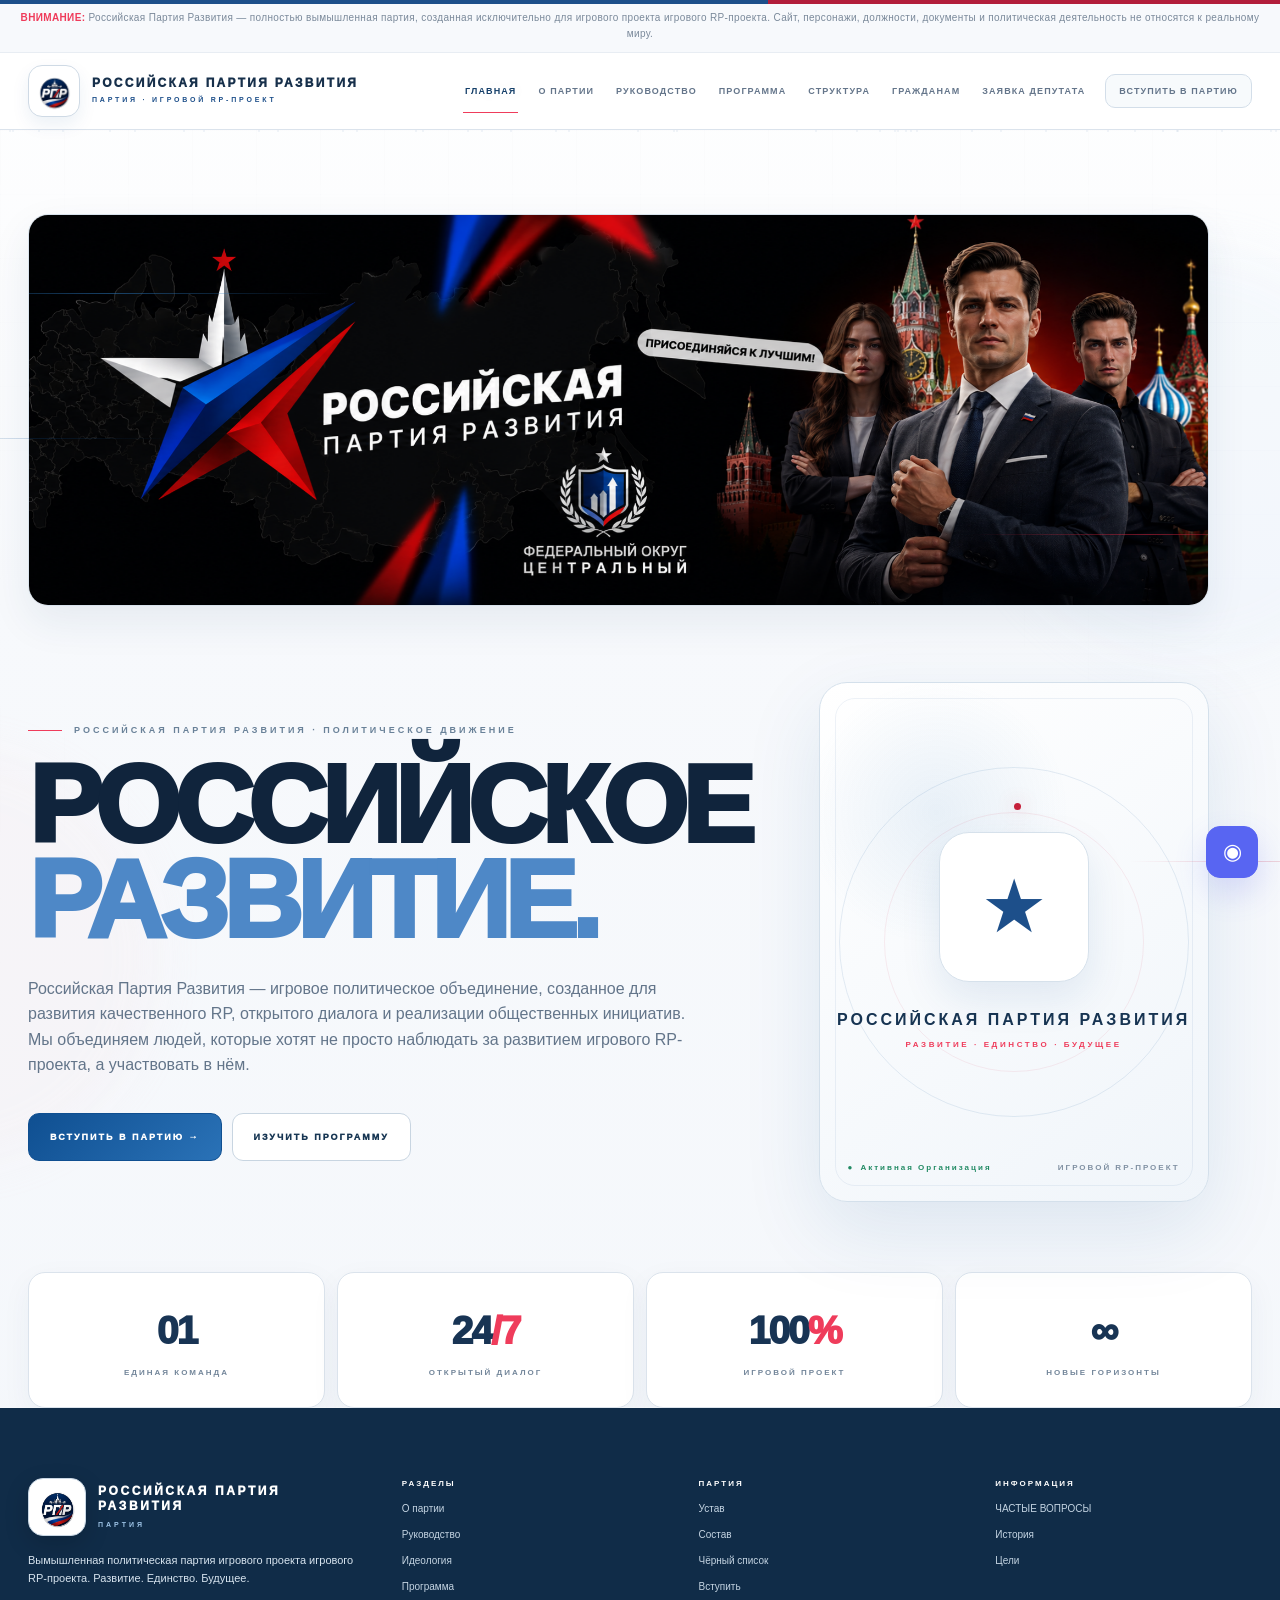
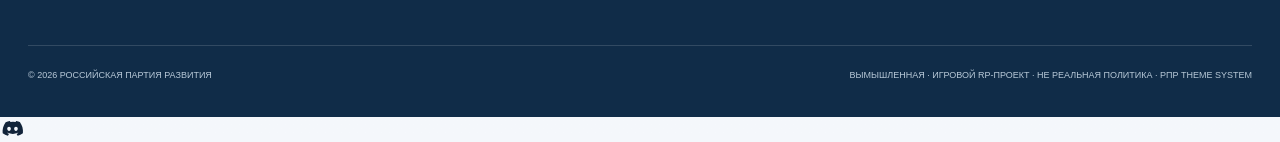
==== commit 652fc206: "Update index.html" ====
--- a/index.html
+++ b/index.html
@@ -3541,1449 +3541,5 @@
 </script>
 
 </body>
-
-<!-- =========================================================
-     RPR ADMIN + PRESS SERVICE
-     Вставить перед </body>
-========================================================= -->
-
-<style>
-/* ===== ПРЕСС-СЛУЖБА ===== */
-
-#press-service {
-    display: none;
-    padding: 80px 20px;
-}
-
-.press-container {
-    max-width: 1200px;
-    margin: 0 auto;
-}
-
-.press-header {
-    margin-bottom: 40px;
-}
-
-.press-label {
-    color: #e31d2b;
-    font-size: 12px;
-    font-weight: 800;
-    letter-spacing: 3px;
-    text-transform: uppercase;
-}
-
-.press-title {
-    font-size: 42px;
-    margin: 10px 0;
-    font-weight: 900;
-}
-
-.press-subtitle {
-    color: #8998a8;
-    max-width: 700px;
-}
-
-.press-grid {
-    display: grid;
-    grid-template-columns: repeat(3, 1fr);
-    gap: 24px;
-}
-
-.press-card {
-    background: rgba(255,255,255,.04);
-    border: 1px solid rgba(255,255,255,.09);
-    border-radius: 16px;
-    overflow: hidden;
-    transition: .25s;
-}
-
-.press-card:hover {
-    transform: translateY(-5px);
-    border-color: rgba(227,29,43,.6);
-}
-
-.press-image {
-    width: 100%;
-    height: 210px;
-    object-fit: cover;
-    display: block;
-}
-
-.press-no-image {
-    height: 210px;
-    display: flex;
-    align-items: center;
-    justify-content: center;
-    background: linear-gradient(135deg,#101d2b,#172b40);
-    color: #697d91;
-    font-size: 13px;
-}
-
-.press-content {
-    padding: 22px;
-}
-
-.press-category {
-    color: #e31d2b;
-    font-size: 10px;
-    font-weight: 800;
-    letter-spacing: 1.5px;
-    text-transform: uppercase;
-}
-
-.press-card h3 {
-    margin: 9px 0;
-    font-size: 20px;
-}
-
-.press-date {
-    color: #718397;
-    font-size: 11px;
-    margin-bottom: 12px;
-}
-
-.press-card p {
-    color: #94a4b4;
-    line-height: 1.7;
-}
-
-.press-empty {
-    padding: 50px;
-    text-align: center;
-    color: #718397;
-    border: 1px dashed rgba(255,255,255,.12);
-    border-radius: 15px;
-}
-
-/* ===== ADMIN MODAL ===== */
-
-#rpr-admin-overlay {
-    display: none;
-    position: fixed;
-    inset: 0;
-    z-index: 999999;
-    background: rgba(2,7,12,.88);
-    backdrop-filter: blur(10px);
-    overflow-y: auto;
-}
-
-.rpr-admin {
-    width: min(1100px,92%);
-    margin: 50px auto;
-    background: #091522;
-    border: 1px solid #26394b;
-    border-radius: 18px;
-    box-shadow: 0 30px 100px rgba(0,0,0,.6);
-    overflow: hidden;
-}
-
-.rpr-admin-top {
-    padding: 22px 25px;
-    display: flex;
-    align-items: center;
-    justify-content: space-between;
-    border-bottom: 1px solid #1d3040;
-}
-
-.rpr-admin-logo {
-    display: flex;
-    align-items: center;
-    gap: 12px;
-    font-weight: 900;
-}
-
-.rpr-admin-logo span {
-    background: #e31d2b;
-    padding: 9px 12px;
-    border-radius: 8px;
-}
-
-.rpr-admin-close {
-    border: 0;
-    background: transparent;
-    color: #91a1b1;
-    font-size: 25px;
-    cursor: pointer;
-}
-
-.rpr-admin-body {
-    display: grid;
-    grid-template-columns: 210px 1fr;
-    min-height: 600px;
-}
-
-.rpr-admin-menu {
-    border-right: 1px solid #1d3040;
-    padding: 20px;
-}
-
-.rpr-admin-menu button {
-    width: 100%;
-    text-align: left;
-    background: transparent;
-    border: 0;
-    color: #91a1b1;
-    padding: 13px;
-    margin-bottom: 5px;
-    border-radius: 7px;
-    cursor: pointer;
-}
-
-.rpr-admin-menu button:hover,
-.rpr-admin-menu button.active {
-    background: rgba(227,29,43,.12);
-    color: #fff;
-}
-
-.rpr-admin-content {
-    padding: 30px;
-}
-
-.rpr-admin-content h2 {
-    margin-top: 0;
-}
-
-.rpr-admin-stats {
-    display: grid;
-    grid-template-columns: repeat(3,1fr);
-    gap: 15px;
-    margin-bottom: 25px;
-}
-
-.rpr-stat {
-    padding: 20px;
-    border: 1px solid #1d3040;
-    background: #0c1b29;
-    border-radius: 12px;
-}
-
-.rpr-stat strong {
-    display: block;
-    font-size: 30px;
-}
-
-.rpr-stat span {
-    color: #718397;
-    font-size: 11px;
-}
-
-.rpr-admin-section {
-    display: none;
-}
-
-.rpr-admin-section.active {
-    display: block;
-}
-
-.rpr-form {
-    display: grid;
-    gap: 15px;
-}
-
-.rpr-form label {
-    color: #9babb9;
-    font-size: 11px;
-    text-transform: uppercase;
-    letter-spacing: 1px;
-}
-
-.rpr-form input,
-.rpr-form textarea,
-.rpr-form select {
-    width: 100%;
-    margin-top: 7px;
-    padding: 12px;
-    border-radius: 7px;
-    border: 1px solid #293d4e;
-    background: #06111c;
-    color: #fff;
-    box-sizing: border-box;
-    font-family: inherit;
-}
-
-.rpr-form textarea {
-    min-height: 130px;
-    resize: vertical;
-}
-
-.rpr-button {
-    border: 0;
-    background: #e31d2b;
-    color: white;
-    padding: 12px 18px;
-    border-radius: 7px;
-    font-weight: 800;
-    cursor: pointer;
-}
-
-.rpr-button.secondary {
-    background: #172939;
-}
-
-.rpr-list {
-    display: grid;
-    gap: 10px;
-    margin-top: 20px;
-}
-
-.rpr-list-item {
-    padding: 15px;
-    background: #0c1b29;
-    border: 1px solid #1d3040;
-    border-radius: 10px;
-    display: flex;
-    justify-content: space-between;
-    gap: 15px;
-    align-items: center;
-}
-
-.rpr-list-item small {
-    color: #e31d2b;
-}
-
-.rpr-actions {
-    display: flex;
-    gap: 7px;
-}
-
-.rpr-actions button {
-    padding: 7px 10px;
-    border-radius: 5px;
-    border: 1px solid #293d4e;
-    background: transparent;
-    color: #aab8c4;
-    cursor: pointer;
-}
-
-.rpr-actions .delete {
-    color: #ff7078;
-}
-
-.rpr-login {
-    width: min(400px,90%);
-    margin: 100px auto;
-    padding: 30px;
-    background: #091522;
-    border: 1px solid #26394b;
-    border-radius: 15px;
-}
-
-.rpr-login h2 {
-    margin-top: 0;
-}
-
-.rpr-login input {
-    width: 100%;
-    padding: 13px;
-    margin: 7px 0 15px;
-    box-sizing: border-box;
-    background: #06111c;
-    color: #fff;
-    border: 1px solid #293d4e;
-    border-radius: 7px;
-}
-
-@media(max-width:800px) {
-    .press-grid {
-        grid-template-columns: 1fr;
-    }
-
-    .rpr-admin-body {
-        grid-template-columns: 1fr;
-    }
-
-    .rpr-admin-menu {
-        border-right: 0;
-        border-bottom: 1px solid #1d3040;
-    }
-
-    .rpr-admin-stats {
-        grid-template-columns: 1fr;
-    }
-}
-</style>
-
-<!-- ===== ПРЕСС-СЛУЖБА ===== -->
-
-<section id="press-service">
-    <div class="press-container">
-
-        <div class="press-header">
-            <div class="press-label">RPR · PRESS SERVICE</div>
-
-            <h2 class="press-title">
-                Пресс-служба
-            </h2>
-
-            <p class="press-subtitle">
-                Официальные новости, заявления и материалы
-                Российской Партии Развития в рамках игрового
-                проекта Live RP.
-            </p>
-        </div>
-
-        <div id="press-news-list" class="press-grid"></div>
-
-    </div>
-</section>
-
-<!-- ===== ADMIN ===== -->
-
-<div id="rpr-admin-overlay">
-
-    <div id="rpr-admin-login" class="rpr-login">
-
-        <div class="rpr-admin-logo">
-            <span>РПР</span>
-            ADMIN
-        </div>
-
-        <h2>Админ-панель</h2>
-
-        <p style="color:#718397">
-            Управление сайтом и пресс-службой.
-        </p>
-
-        <input
-            id="rpr-admin-login-input"
-            placeholder="Логин"
-        >
-
-        <input
-            id="rpr-admin-password-input"
-            type="password"
-            placeholder="Пароль"
-        >
-
-        <button
-            class="rpr-button"
-            onclick="rprLogin()"
-        >
-            Войти
-        </button>
-
-        <p
-            id="rpr-login-error"
-            style="display:none;color:#ff7078"
-        >
-            Неверный логин или пароль.
-        </p>
-
-    </div>
-
-
-    <div
-        id="rpr-admin-panel"
-        class="rpr-admin"
-        style="display:none"
-    >
-
-        <div class="rpr-admin-top">
-
-            <div class="rpr-admin-logo">
-                <span>РПР</span>
-                ADMIN PANEL
-            </div>
-
-            <button
-                class="rpr-admin-close"
-                onclick="closeRprAdmin()"
-            >
-                ×
-            </button>
-
-        </div>
-
-
-        <div class="rpr-admin-body">
-
-            <aside class="rpr-admin-menu">
-
-                <button
-                    class="active"
-                    onclick="rprAdminSection('dashboard',this)"
-                >
-                    📊 Панель
-                </button>
-
-                <button
-                    onclick="rprAdminSection('leadership',this)"
-                >
-                    👥 Руководство
-                </button>
-
-                <button
-                    onclick="rprAdminSection('press',this)"
-                >
-                    📰 Пресс-служба
-                </button>
-
-            </aside>
-
-
-            <main class="rpr-admin-content">
-
-                <!-- DASHBOARD -->
-
-                <section
-                    id="rpr-section-dashboard"
-                    class="rpr-admin-section active"
-                >
-
-                    <h2>Панель управления</h2>
-
-                    <p style="color:#718397">
-                        Управление содержимым сайта.
-                    </p>
-
-                    <div class="rpr-admin-stats">
-
-                        <div class="rpr-stat">
-                            <strong id="rpr-stat-news">0</strong>
-                            <span>Новостей</span>
-                        </div>
-
-                        <div class="rpr-stat">
-                            <strong id="rpr-stat-leaders">0</strong>
-                            <span>Руководителей</span>
-                        </div>
-
-                        <div class="rpr-stat">
-                            <strong id="rpr-stat-published">0</strong>
-                            <span>Опубликовано</span>
-                        </div>
-
-                    </div>
-
-                </section>
-
-
-                <!-- LEADERSHIP -->
-
-                <section
-                    id="rpr-section-leadership"
-                    class="rpr-admin-section"
-                >
-
-                    <h2>Руководство</h2>
-
-                    <form
-                        class="rpr-form"
-                        onsubmit="rprAddLeader(event)"
-                    >
-
-                        <label>
-                            Имя и фамилия
-
-                            <input
-                                id="rpr-leader-name"
-                                required
-                            >
-                        </label>
-
-                        <label>
-                            Должность
-
-                            <input
-                                id="rpr-leader-position"
-                                required
-                            >
-                        </label>
-
-                        <label>
-                            Фотография
-
-                            <input
-                                id="rpr-leader-image"
-                                placeholder="URL изображения"
-                            >
-                        </label>
-
-                        <label>
-                            Описание
-
-                            <textarea
-                                id="rpr-leader-description"
-                            ></textarea>
-
-                        </label>
-
-                        <button class="rpr-button">
-                            Добавить руководителя
-                        </button>
-
-                    </form>
-
-                    <div
-                        id="rpr-leaders-list"
-                        class="rpr-list"
-                    ></div>
-
-                </section>
-
-
-                <!-- PRESS -->
-
-                <section
-                    id="rpr-section-press"
-                    class="rpr-admin-section"
-                >
-
-                    <h2>Пресс-служба</h2>
-
-                    <form
-                        class="rpr-form"
-                        onsubmit="rprAddNews(event)"
-                    >
-
-                        <label>
-                            Заголовок
-
-                            <input
-                                id="rpr-news-title"
-                                required
-                            >
-                        </label>
-
-                        <label>
-                            Категория
-
-                            <select id="rpr-news-category">
-
-                                <option>
-                                    Новости
-                                </option>
-
-                                <option>
-                                    Заявления
-                                </option>
-
-                                <option>
-                                    Мероприятия
-                                </option>
-
-                                <option>
-                                    Руководство
-                                </option>
-
-                                <option>
-                                    Пресс-релиз
-                                </option>
-
-                            </select>
-
-                        </label>
-
-                        <label>
-                            Фотография
-
-                            <input
-                                id="rpr-news-image"
-                                placeholder="URL изображения"
-                            >
-                        </label>
-
-                        <label>
-                            Краткое описание
-
-                            <textarea
-                                id="rpr-news-excerpt"
-                                required
-                            ></textarea>
-
-                        </label>
-
-                        <label>
-                            Текст новости
-
-                            <textarea
-                                id="rpr-news-content"
-                                required
-                            ></textarea>
-
-                        </label>
-
-                        <button class="rpr-button">
-                            Опубликовать
-                        </button>
-
-                    </form>
-
-                    <div
-                        id="rpr-news-admin-list"
-                        class="rpr-list"
-                    ></div>
-
-                </section>
-
-            </main>
-
-        </div>
-
-    </div>
-
-</div>
-
-
-<script>
-/* =========================================================
-   RPR ADMIN SYSTEM
-========================================================= */
-
-(function () {
-
-    const NEWS_KEY = "rpr_press_news";
-    const LEADERS_KEY = "rpr_leadership";
-
-    /*
-       ВАЖНО:
-       Это тестовая клиентская авторизация.
-
-       После подключения настоящего backend
-       логин/пароль нужно перенести на сервер.
-    */
-
-    const ADMIN_LOGIN = "admin";
-    const ADMIN_PASSWORD = "RPR_ADMIN_2026";
-
-
-    function getNews() {
-
-        try {
-
-            return JSON.parse(
-                localStorage.getItem(NEWS_KEY)
-            ) || [];
-
-        } catch {
-
-            return [];
-
-        }
-
-    }
-
-
-    function saveNews(news) {
-
-        localStorage.setItem(
-            NEWS_KEY,
-            JSON.stringify(news)
-        );
-
-    }
-
-
-    function getLeaders() {
-
-        try {
-
-            return JSON.parse(
-                localStorage.getItem(LEADERS_KEY)
-            ) || [];
-
-        } catch {
-
-            return [];
-
-        }
-
-    }
-
-
-    function saveLeaders(leaders) {
-
-        localStorage.setItem(
-            LEADERS_KEY,
-            JSON.stringify(leaders)
-        );
-
-    }
-
-
-    /* ===== PRESS ===== */
-
-    window.renderRprPress = function () {
-
-        const list =
-            document.getElementById(
-                "press-news-list"
-            );
-
-        if (!list) return;
-
-        const news = getNews()
-            .filter(item => item.published)
-            .sort(
-                (a,b) =>
-                    new Date(b.date) -
-                    new Date(a.date)
-            );
-
-
-        if (!news.length) {
-
-            list.innerHTML = `
-                <div class="press-empty">
-                    Новостей пока нет.
-                </div>
-            `;
-
-            return;
-
-        }
-
-
-        list.innerHTML = news.map(item => {
-
-            const image = item.image
-                ? `
-                    <img
-                        class="press-image"
-                        src="${rprEscapeAttr(item.image)}"
-                        alt=""
-                    >
-                `
-                : `
-                    <div class="press-no-image">
-                        ПРЕСС-СЛУЖБА РПР
-                    </div>
-                `;
-
-
-            return `
-                <article class="press-card">
-
-                    ${image}
-
-                    <div class="press-content">
-
-                        <div class="press-category">
-                            ${rprEscape(item.category)}
-                        </div>
-
-                        <h3>
-                            ${rprEscape(item.title)}
-                        </h3>
-
-                        <div class="press-date">
-                            ${rprFormatDate(item.date)}
-                        </div>
-
-                        <p>
-                            ${rprEscape(item.excerpt)}
-                        </p>
-
-                    </div>
-
-                </article>
-            `;
-
-        }).join("");
-
-    };
-
-
-    window.rprAddNews = function (event) {
-
-        event.preventDefault();
-
-
-        const news = getNews();
-
-
-        news.push({
-
-            id: Date.now(),
-
-            title:
-                document.getElementById(
-                    "rpr-news-title"
-                ).value,
-
-            category:
-                document.getElementById(
-                    "rpr-news-category"
-                ).value,
-
-            image:
-                document.getElementById(
-                    "rpr-news-image"
-                ).value,
-
-            excerpt:
-                document.getElementById(
-                    "rpr-news-excerpt"
-                ).value,
-
-            content:
-                document.getElementById(
-                    "rpr-news-content"
-                ).value,
-
-            date:
-                new Date().toISOString(),
-
-            published: true
-
-        });
-
-
-        saveNews(news);
-
-
-        event.target.reset();
-
-
-        renderRprPress();
-        renderRprAdminNews();
-        updateRprStats();
-
-
-        alert(
-            "Новость опубликована."
-        );
-
-    };
-
-
-    window.rprDeleteNews = function (id) {
-
-        if (
-            !confirm(
-                "Удалить эту новость?"
-            )
-        ) return;
-
-
-        const news =
-            getNews().filter(
-                item => item.id !== id
-            );
-
-
-        saveNews(news);
-
-        renderRprPress();
-        renderRprAdminNews();
-        updateRprStats();
-
-    };
-
-
-    function renderRprAdminNews() {
-
-        const list =
-            document.getElementById(
-                "rpr-news-admin-list"
-            );
-
-        if (!list) return;
-
-
-        const news = getNews();
-
-
-        if (!news.length) {
-
-            list.innerHTML =
-                `<div class="press-empty">
-                    Новостей нет.
-                </div>`;
-
-            return;
-
-        }
-
-
-        list.innerHTML = news
-            .slice()
-            .reverse()
-            .map(item => `
-
-                <div class="rpr-list-item">
-
-                    <div>
-
-                        <small>
-                            ${rprEscape(item.category)}
-                        </small>
-
-                        <div>
-                            <strong>
-                                ${rprEscape(item.title)}
-                            </strong>
-                        </div>
-
-                    </div>
-
-                    <div class="rpr-actions">
-
-                        <button
-                            class="delete"
-                            onclick="rprDeleteNews(${item.id})"
-                        >
-                            Удалить
-                        </button>
-
-                    </div>
-
-                </div>
-
-            `)
-            .join("");
-
-    }
-
-
-    /* ===== LEADERSHIP ===== */
-
-    window.rprAddLeader = function (event) {
-
-        event.preventDefault();
-
-
-        const leaders =
-            getLeaders();
-
-
-        leaders.push({
-
-            id: Date.now(),
-
-            name:
-                document.getElementById(
-                    "rpr-leader-name"
-                ).value,
-
-            position:
-                document.getElementById(
-                    "rpr-leader-position"
-                ).value,
-
-            image:
-                document.getElementById(
-                    "rpr-leader-image"
-                ).value,
-
-            description:
-                document.getElementById(
-                    "rpr-leader-description"
-                ).value
-
-        });
-
-
-        saveLeaders(leaders);
-
-
-        event.target.reset();
-
-
-        renderRprAdminLeaders();
-        updateRprStats();
-
-
-        alert(
-            "Руководитель добавлен."
-        );
-
-    };
-
-
-    window.rprDeleteLeader = function (id) {
-
-        if (
-            !confirm(
-                "Удалить этого руководителя?"
-            )
-        ) return;
-
-
-        const leaders =
-            getLeaders()
-                .filter(
-                    item => item.id !== id
-                );
-
-
-        saveLeaders(leaders);
-
-        renderRprAdminLeaders();
-        updateRprStats();
-
-    };
-
-
-    function renderRprAdminLeaders() {
-
-        const list =
-            document.getElementById(
-                "rpr-leaders-list"
-            );
-
-        if (!list) return;
-
-
-        const leaders =
-            getLeaders();
-
-
-        if (!leaders.length) {
-
-            list.innerHTML =
-                `<div class="press-empty">
-                    Руководителей пока нет.
-                </div>`;
-
-            return;
-
-        }
-
-
-        list.innerHTML =
-            leaders.map(item => `
-
-                <div class="rpr-list-item">
-
-                    <div>
-
-                        <small>
-                            ${rprEscape(item.position)}
-                        </small>
-
-                        <div>
-                            <strong>
-                                ${rprEscape(item.name)}
-                            </strong>
-                        </div>
-
-                    </div>
-
-                    <div class="rpr-actions">
-
-                        <button
-                            class="delete"
-                            onclick="rprDeleteLeader(${item.id})"
-                        >
-                            Удалить
-                        </button>
-
-                    </div>
-
-                </div>
-
-            `).join("");
-
-    }
-
-
-    /* ===== ADMIN NAVIGATION ===== */
-
-    window.rprAdminSection =
-        function (section, button) {
-
-
-            document
-                .querySelectorAll(
-                    ".rpr-admin-section"
-                )
-                .forEach(
-                    item =>
-                        item.classList.remove(
-                            "active"
-                        )
-                );
-
-
-            document
-                .getElementById(
-                    "rpr-section-" + section
-                )
-                .classList.add(
-                    "active"
-                );
-
-
-            document
-                .querySelectorAll(
-                    ".rpr-admin-menu button"
-                )
-                .forEach(
-                    item =>
-                        item.classList.remove(
-                            "active"
-                        )
-                );
-
-
-            button.classList.add(
-                "active"
-            );
-
-        };
-
-
-    /* ===== LOGIN ===== */
-
-    window.rprLogin = function () {
-
-        const login =
-            document.getElementById(
-                "rpr-admin-login-input"
-            ).value;
-
-        const password =
-            document.getElementById(
-                "rpr-admin-password-input"
-            ).value;
-
-
-        if (
-            login === ADMIN_LOGIN &&
-            password === ADMIN_PASSWORD
-        ) {
-
-            sessionStorage.setItem(
-                "rpr_admin_auth",
-                "1"
-            );
-
-
-            document.getElementById(
-                "rpr-admin-login"
-            ).style.display =
-                "none";
-
-
-            document.getElementById(
-                "rpr-admin-panel"
-            ).style.display =
-                "block";
-
-
-            renderRprAdminLeaders();
-            renderRprAdminNews();
-            updateRprStats();
-
-        } else {
-
-            document.getElementById(
-                "rpr-login-error"
-            ).style.display =
-                "block";
-
-        }
-
-    };
-
-
-    window.openRprAdmin =
-        function () {
-
-            document.getElementById(
-                "rpr-admin-overlay"
-            ).style.display =
-                "block";
-
-
-            if (
-                sessionStorage.getItem(
-                    "rpr_admin_auth"
-                ) === "1"
-            ) {
-
-                document.getElementById(
-                    "rpr-admin-login"
-                ).style.display =
-                    "none";
-
-
-                document.getElementById(
-                    "rpr-admin-panel"
-                ).style.display =
-                    "block";
-
-
-                renderRprAdminLeaders();
-                renderRprAdminNews();
-                updateRprStats();
-
-            } else {
-
-                document.getElementById(
-                    "rpr-admin-login"
-                ).style.display =
-                    "block";
-
-
-                document.getElementById(
-                    "rpr-admin-panel"
-                ).style.display =
-                    "none";
-
-            }
-
-        };
-
-
-    window.closeRprAdmin =
-        function () {
-
-            document.getElementById(
-                "rpr-admin-overlay"
-            ).style.display =
-                "none";
-
-        };
-
-
-    /* ===== CONSOLE /ADMIN ===== */
-
-    window.rprAdminCommand =
-        function () {
-
-            openRprAdmin();
-
-        };
-
-
-    /*
-       Использование:
-
-       rprAdminCommand()
-
-       Также перехватываем ввод /admin
-       в консоли через специальный listener.
-    */
-
-    console.log(
-        "%cRPR ADMIN",
-        "font-size:22px;font-weight:bold;color:#e31d2b"
-    );
-
-    console.log(
-        "Для открытия админ-панели используйте: rprAdminCommand()"
-    );
-
-
-    /* ===== HELPERS ===== */
-
-    function rprEscape(value) {
-
-        return String(
-            value || ""
-        ).replace(
-            /[&<>"']/g,
-            function (char) {
-
-                return {
-
-                    "&":"&amp;",
-                    "<":"&lt;",
-                    ">":"&gt;",
-                    '"':"&quot;",
-                    "'":"&#039;"
-
-                }[char];
-
-            }
-        );
-
-    }
-
-
-    function rprEscapeAttr(value) {
-
-        return rprEscape(value);
-
-    }
-
-
-    function rprFormatDate(date) {
-
-        return new Date(date)
-            .toLocaleDateString(
-                "ru-RU",
-                {
-                    day:"2-digit",
-                    month:"long",
-                    year:"numeric"
-                }
-            );
-
-    }
-
-
-    function updateRprStats() {
-
-        const news =
-            getNews();
-
-        const leaders =
-            getLeaders();
-
-
-        const statNews =
-            document.getElementById(
-                "rpr-stat-news"
-            );
-
-        const statLeaders =
-            document.getElementById(
-                "rpr-stat-leaders"
-            );
-
-        const statPublished =
-            document.getElementById(
-                "rpr-stat-published"
-            );
-
-
-        if (statNews)
-            statNews.textContent =
-                news.length;
-
-
-        if (statLeaders)
-            statLeaders.textContent =
-                leaders.length;
-
-
-        if (statPublished)
-            statPublished.textContent =
-                news.filter(
-                    item => item.published
-                ).length;
-
-    }
-
-
-    /* ===== INIT ===== */
-
-    document.addEventListener(
-        "DOMContentLoaded",
-        function () {
-
-            renderRprPress();
-
-            updateRprStats();
-
-        }
-    );
-
-
-})();
-
-
-/* =========================================================
-   ПРИМЕР ОТКРЫТИЯ:
-
-   В F12 → Console:
-
-   rprAdminCommand()
-
-========================================================= */
-</script>
-   
+ 
 </html>
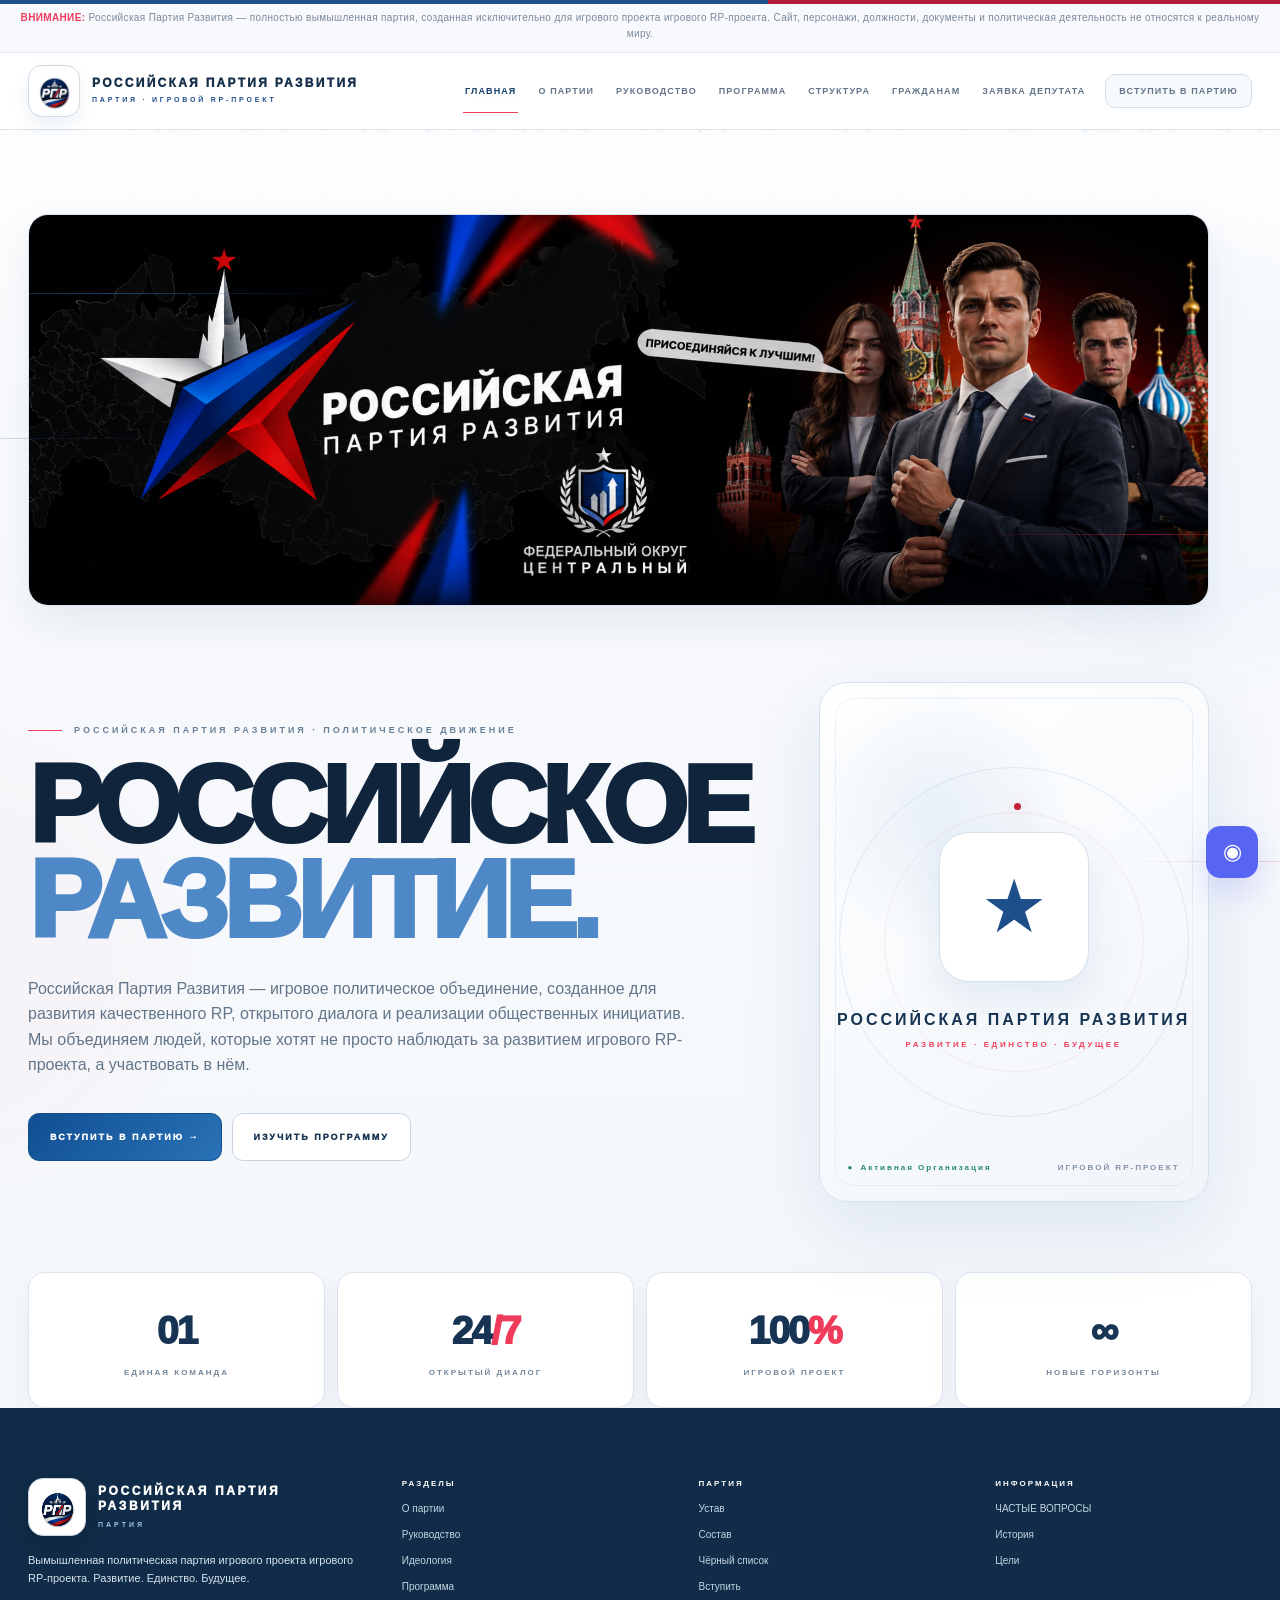
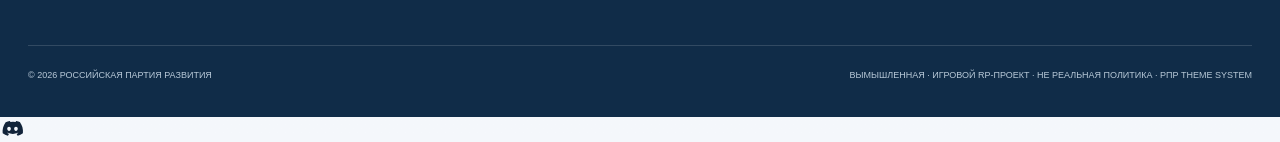
==== commit e0592371: "Update index.html" ====
--- a/index.html
+++ b/index.html
@@ -2648,40 +2648,6 @@
 <section class="section tab-page" id="members" data-tab-page="structure">
 <div class="container">
   <div class="section-head reveal">
-    <div class="kicker">08 · СОСТАВ</div>
-    <h2 class="title">Состав<br><span>партии.</span></h2>
-    <p class="desc">Актуальный список участников и их внутренние роли.</p>
-  </div>
-
-  <div class="table-wrap reveal">
-    <table>
-      <thead><tr><th>№</th><th>ИМЯ И ФАМИЛИЯ</th><th>ДОЛЖНОСТЬ</th><th>ПОДПИСЬ</th></tr></thead>
-      <tbody>
-        <tr><td>01</td><td>Алексей Старк</td><td>Председатель</td><td class="signature">А. Старк</td></tr>
-        <tr><td>02</td><td>Александр Александрович</td><td>Предеседатель Законодательного Собрания</td><td class="signature">А.Александрович</td></tr>
-        <tr><td>03</td><td>Алексей Кузнецов</td><td>Кандидат на пост губернатора</td><td class="signature">А. Кузнецов</td></tr>
-        <tr><td>04</td><td>Сергей Лионов</td></td><td>Председатель Организационного Комитета</td><td class="signature">С.Лионов</td></tr>
-        <tr><td>05</td><td>Тигран Кречет</td><td>Депутат</td><td class="signature">Т.Кречет</td></tr>
-         <tr><td>06</td><td>Андрей Чалов</td><td>Депутат</td><td class="signature">И.Кустиков</td></tr>
-         <tr><td>07</td><td>Григорий Измайлов</td><td>Депутат</td><td class="signature">Г.Измайлов</td></tr>
-         <tr><td>08</td><td>Виктор Кузьмин</td><td>Депутат</td><td class="signature">В.Кузьмин</td></tr>
-         <tr><td>09</td><td>Иван Родя</td><td>Депутат</td><td class="signature">И.Родя</td></tr>
-         <tr><td>10</td><td>Никита Сопрано</td><td>Депутат</td><td class="signature">Н.Сопрано</td></tr>
-         <tr><td>11</td><td>Андрей Лионов</td><td>Член партии</td><td class="signature">А.Лионов</td></tr>
-         <tr><td>12</td><td>Евгений Чернышев</td><td>Член партии</td><td class="signature">Е.Чернышев</td></tr>
-         <tr><td>13</td><td>Игорь Сопрано</td><td>Член партии</td><td class="signature">И.Сопрано</td></tr>
-         <tr><td>14</td><td>Евгений Чернышев</td><td>Член партии</td><td class="signature">Е.Чернышев</td></tr>
-         <tr><td>15</td><td>Иван Кустиков</td><td>Член партии</td><td class="signature">И.Кустиков</td></tr>
-         <tr><td>16</td><td>Игорь Сопрано</td></td><td>Член партии</td><td class="signature">И.Сопрано</td></tr>
-         <tr><td>17</td><td>Александр Измайлов</td><td>Член партии</td><td class="signature">А.Измайлов</td></tr>
-         <tr><td>18</td><td>Артем Камай</td><td>Член партии</td><td class="signature">А.Камай</td></tr>
-         <tr><td>19</td><td>Максим Фьюри</td><td>Член партии</td><td class="signature">М.Фьюри</td></tr>
-         <tr><td>20</td><td>Роман Суворов</td><td>Член партии</td><td class="signature">Р.Суворов</td></tr>
-         <tr><td>21</td><td>Артем Барбашов</td><td>Член партии</td><td class="signature">А.Барбашов</td></tr>
-         <tr><td>22</td><td>Никита Красуцкий</td><td>Член партии</td><td class="signature">Н.Красуцкий</td></tr>
-         <tr><td>23</td><td>Максим Сопрано</td><td>Член партии</td><td class="signature">М.Сопрано</td></tr>
-         <tr><td>24</td><td>Антон Белов</td><td>Член партии</td><td class="signature">А.Белов</td></tr>
-         <tr><td>25</td><td>Павел Райс</td><td>Член партии</td><td class="signature">П.Райс</td></tr>
       </tbody>
     </table>
   </div>
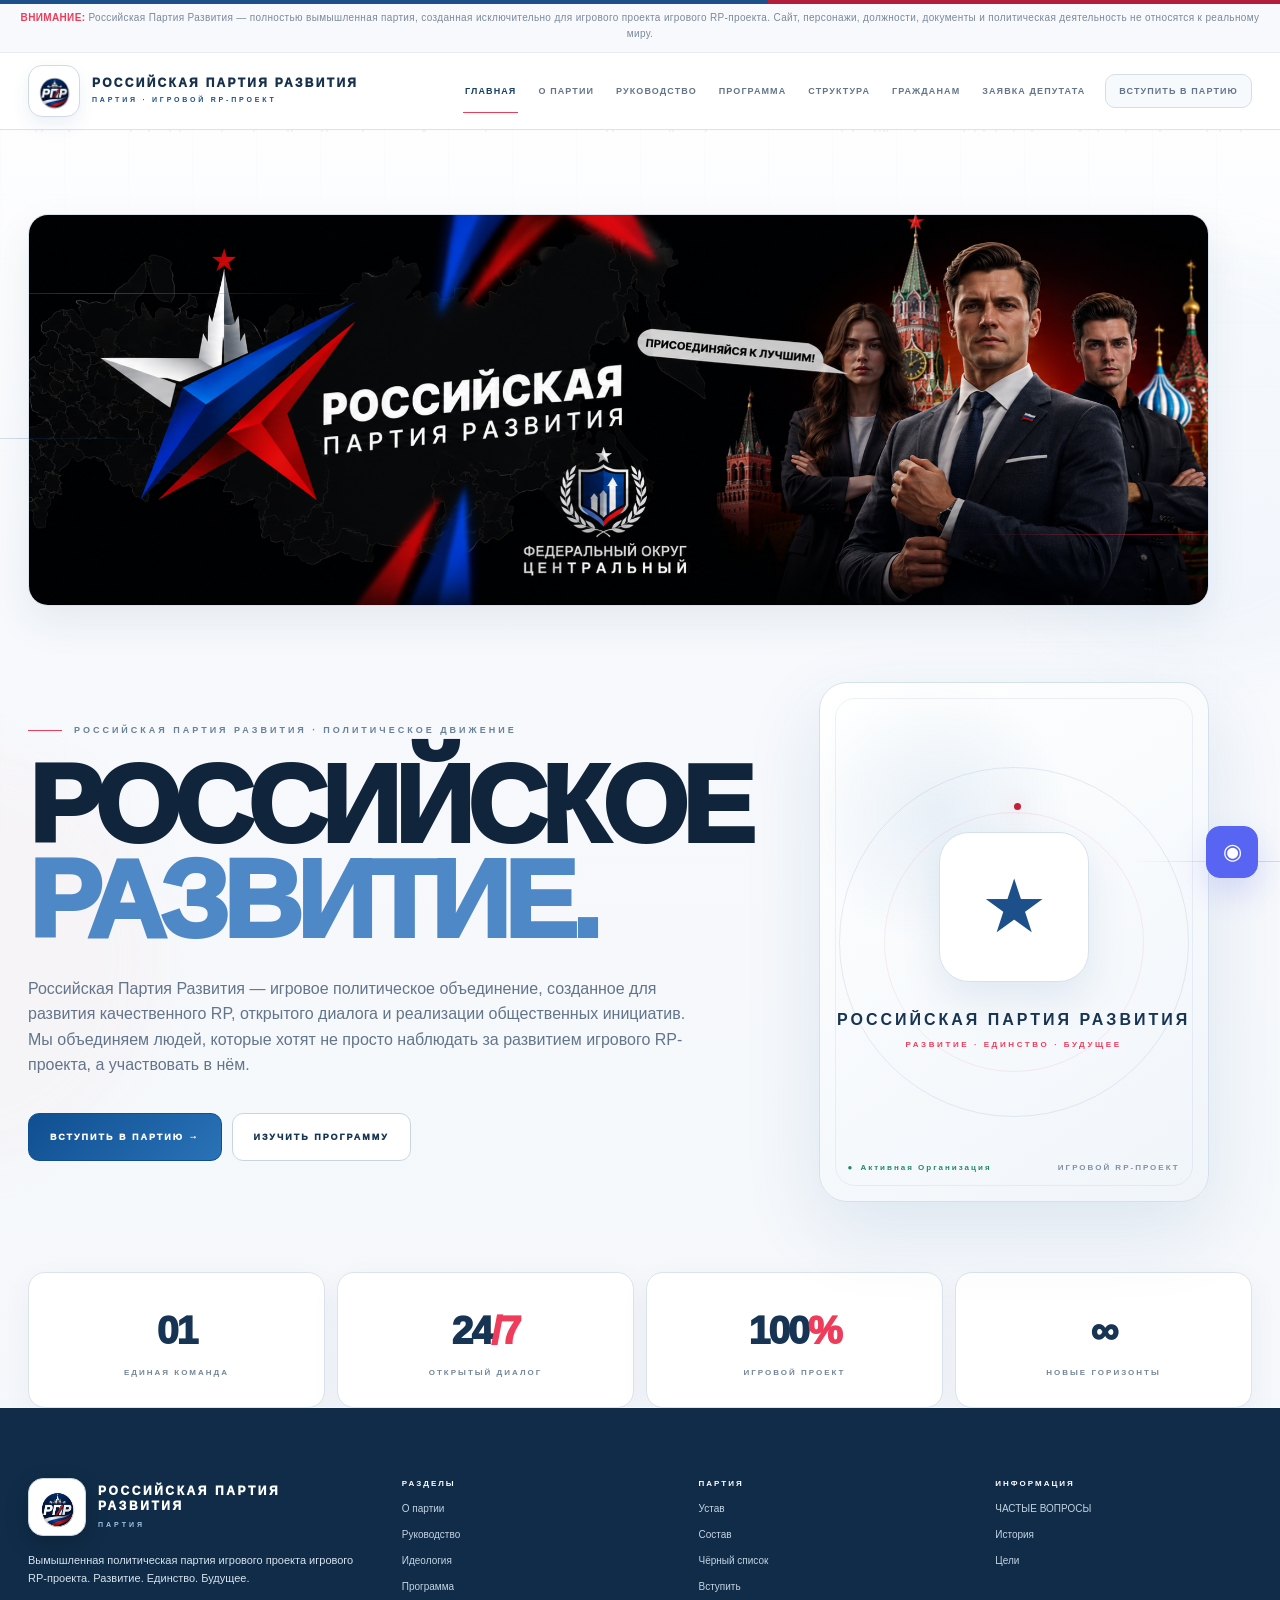
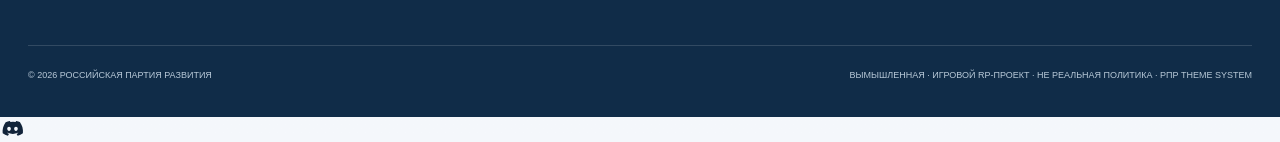
==== commit bc617676: "Update index.html" ====
--- a/index.html
+++ b/index.html
@@ -6,6 +6,7 @@
 <meta name="theme-color" content="#174f87">
 <meta name="description" content="Российская Партия Развития — вымышленная политическая партия игрового проекта игрового RP-проекта.">
 <title>Российская Партия Развития — игрового RP-проекта Live RP</title>
+   <link rel="icon" type="image/png" href="favicon.png">
 
 <style>
 /* =========================================================
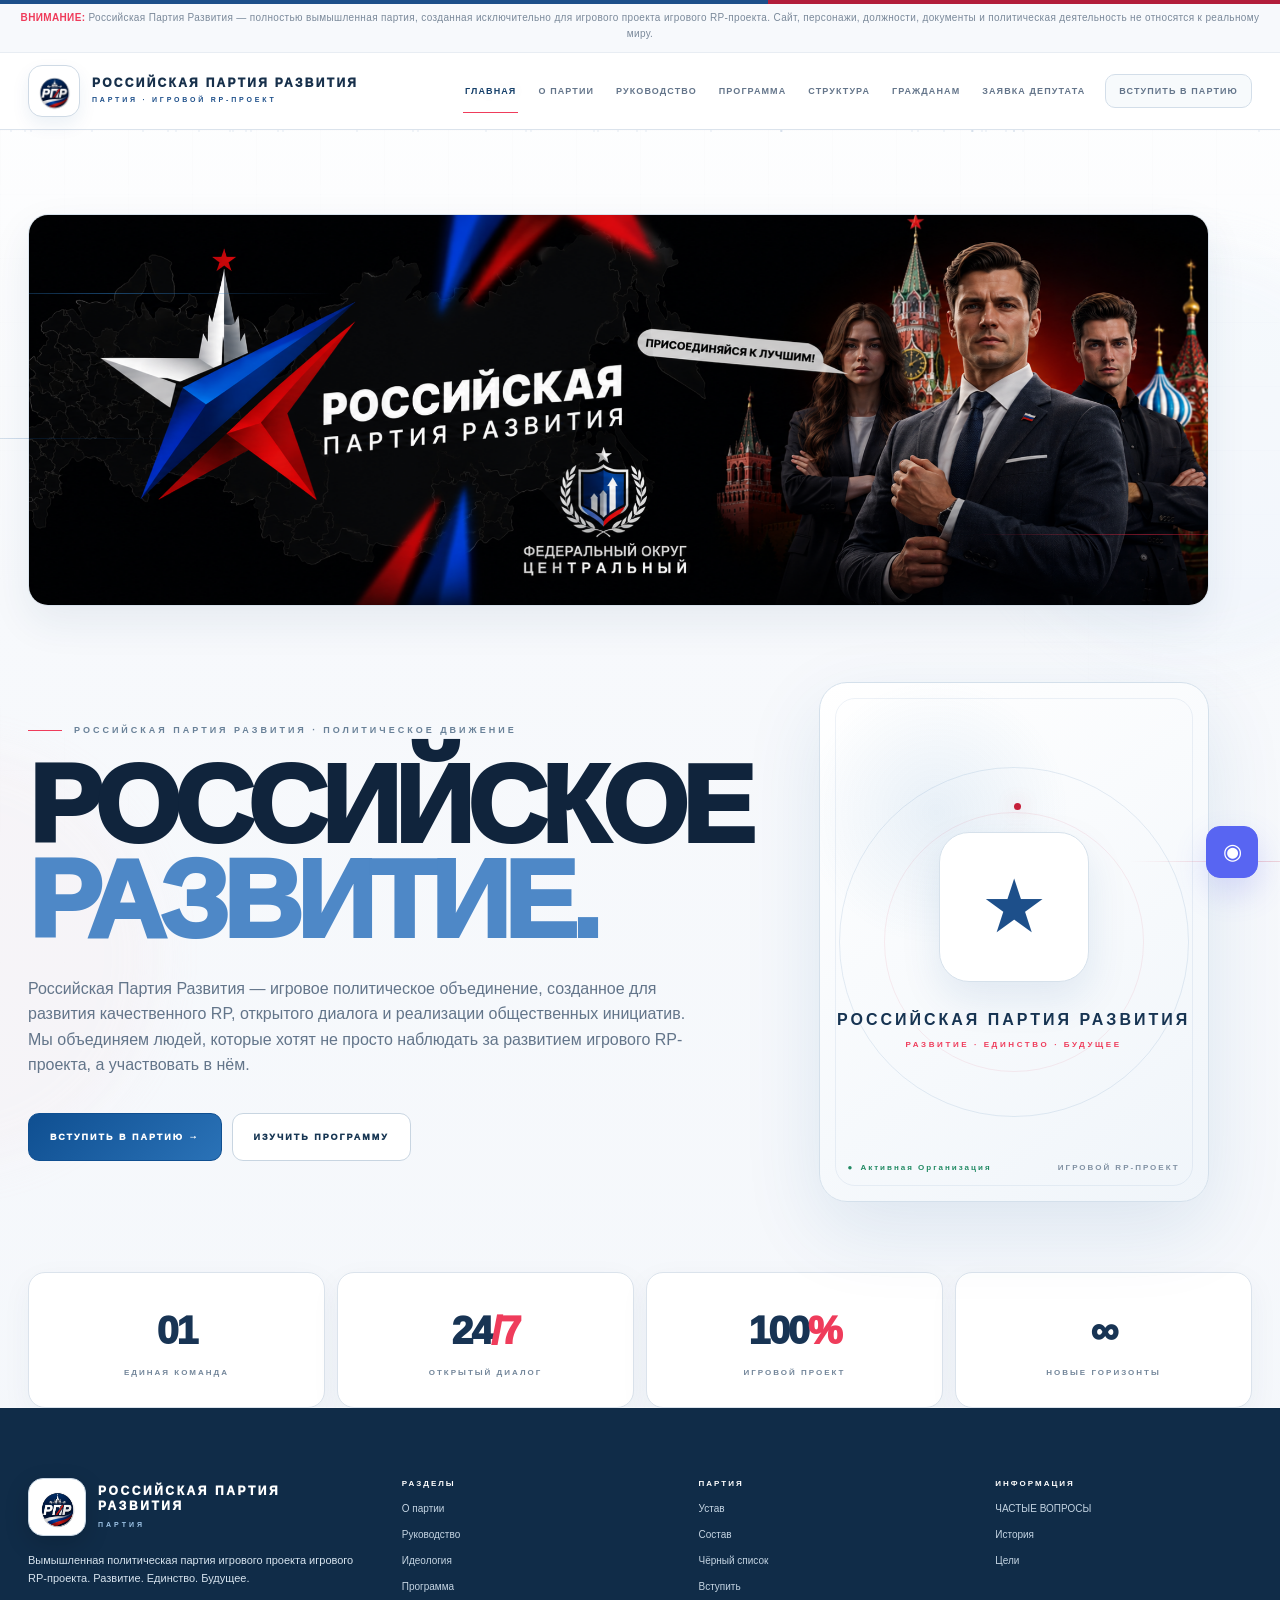
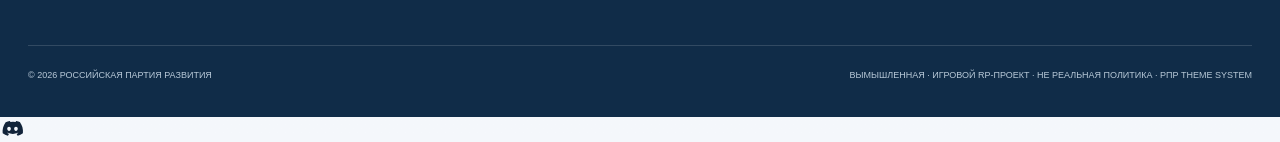
==== commit 810df29f: "Update index.html" ====
--- a/index.html
+++ b/index.html
@@ -1,12 +1,13 @@
 <!DOCTYPE html>
 <html lang="ru">
 <head>
+   <link rel="icon" type="image/png" href="favicon.png">
 <meta charset="UTF-8">
 <meta name="viewport" content="width=device-width,initial-scale=1.0">
 <meta name="theme-color" content="#174f87">
 <meta name="description" content="Российская Партия Развития — вымышленная политическая партия игрового проекта игрового RP-проекта.">
 <title>Российская Партия Развития — игрового RP-проекта Live RP</title>
-   <link rel="icon" type="image/png" href="favicon.png">
+
 
 <style>
 /* =========================================================
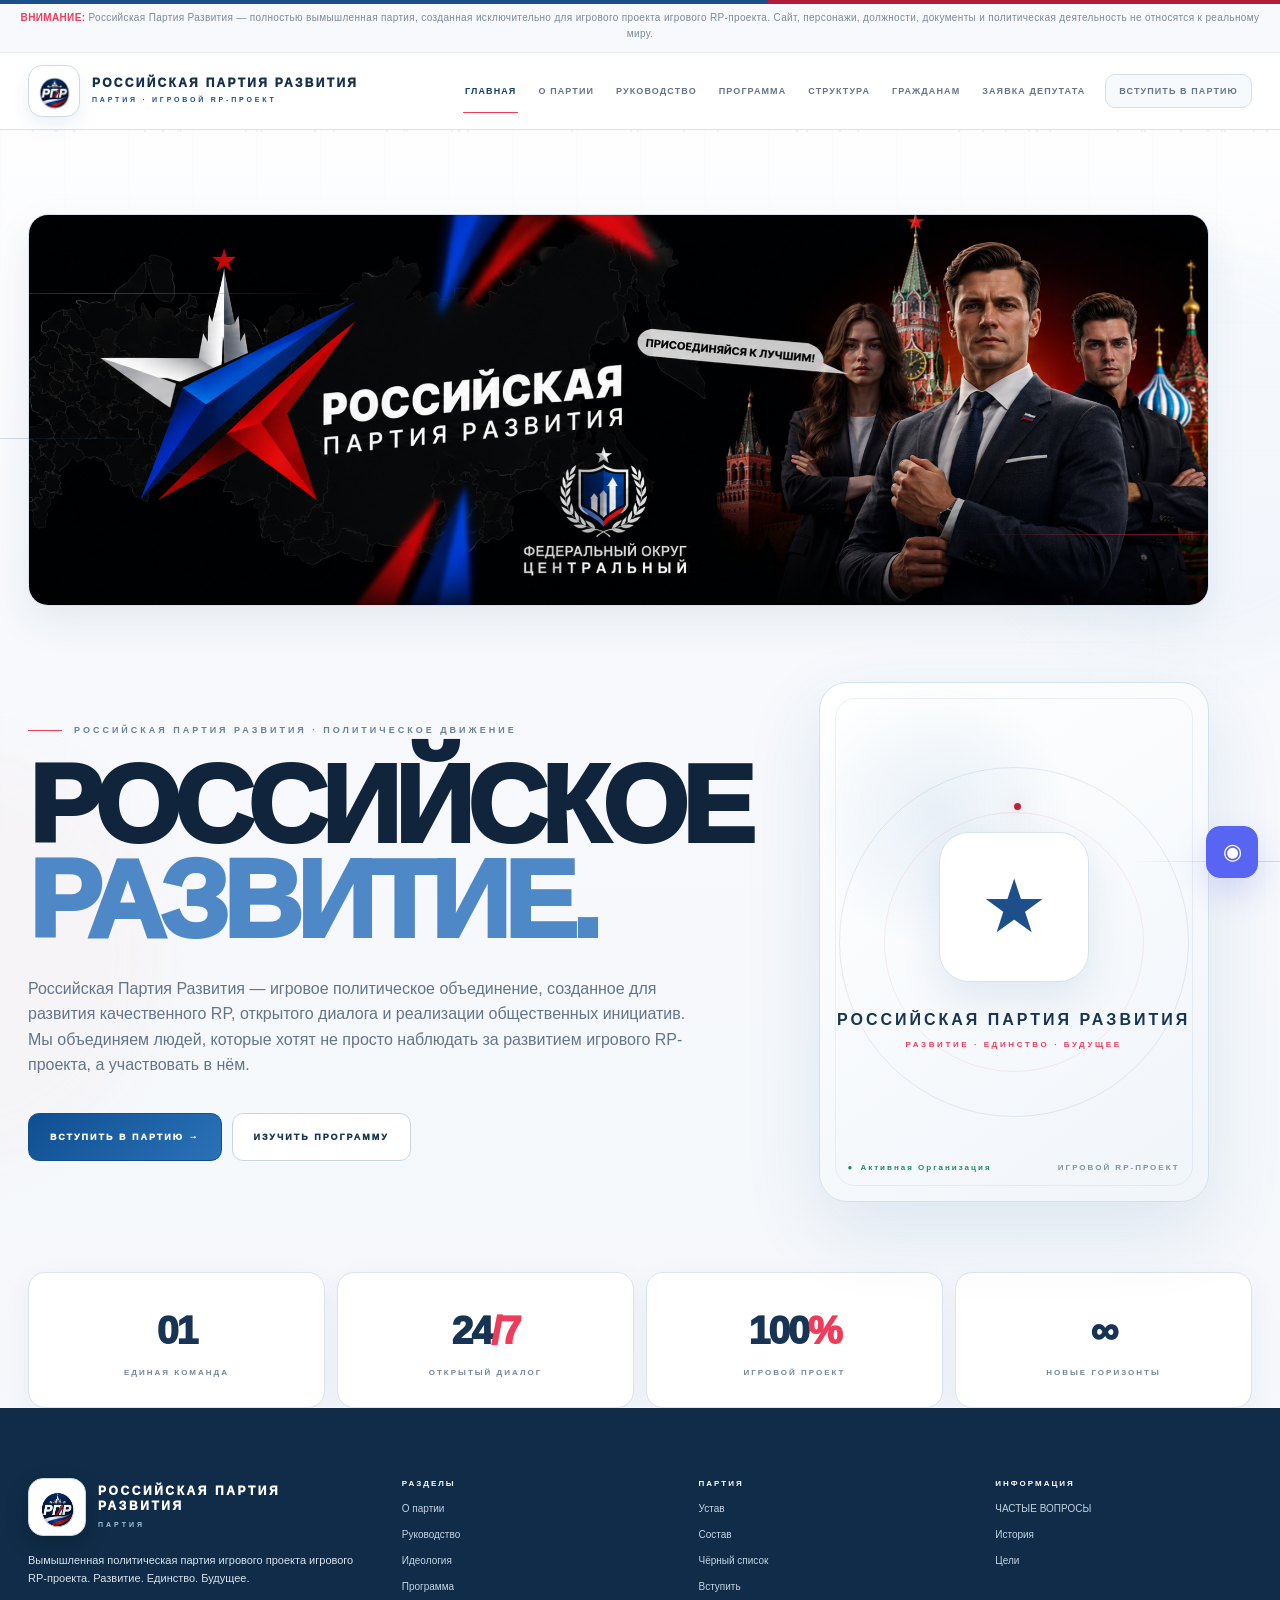
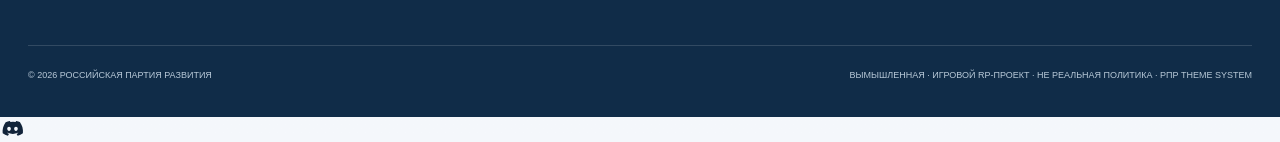
==== commit ffee8f7a: "Refactor HTML structure and update favicon link" ====
--- a/index.html
+++ b/index.html
@@ -1,12 +1,11 @@
-<!DOCTYPE html>
-<html lang="ru">
 <head>
-   <link rel="icon" type="image/png" href="favicon.png">
-<meta charset="UTF-8">
-<meta name="viewport" content="width=device-width,initial-scale=1.0">
-<meta name="theme-color" content="#174f87">
-<meta name="description" content="Российская Партия Развития — вымышленная политическая партия игрового проекта игрового RP-проекта.">
-<title>Российская Партия Развития — игрового RP-проекта Live RP</title>
+    <meta charset="UTF-8">
+    <meta name="viewport" content="width=device-width,initial-scale=1.0">
+
+    <title>Российская Партия Развития — игрового RP-проекта Live RP</title>
+
+    <link rel="icon" href="./favicon.png" type="image/png">
+</head>
 
 
 <style>
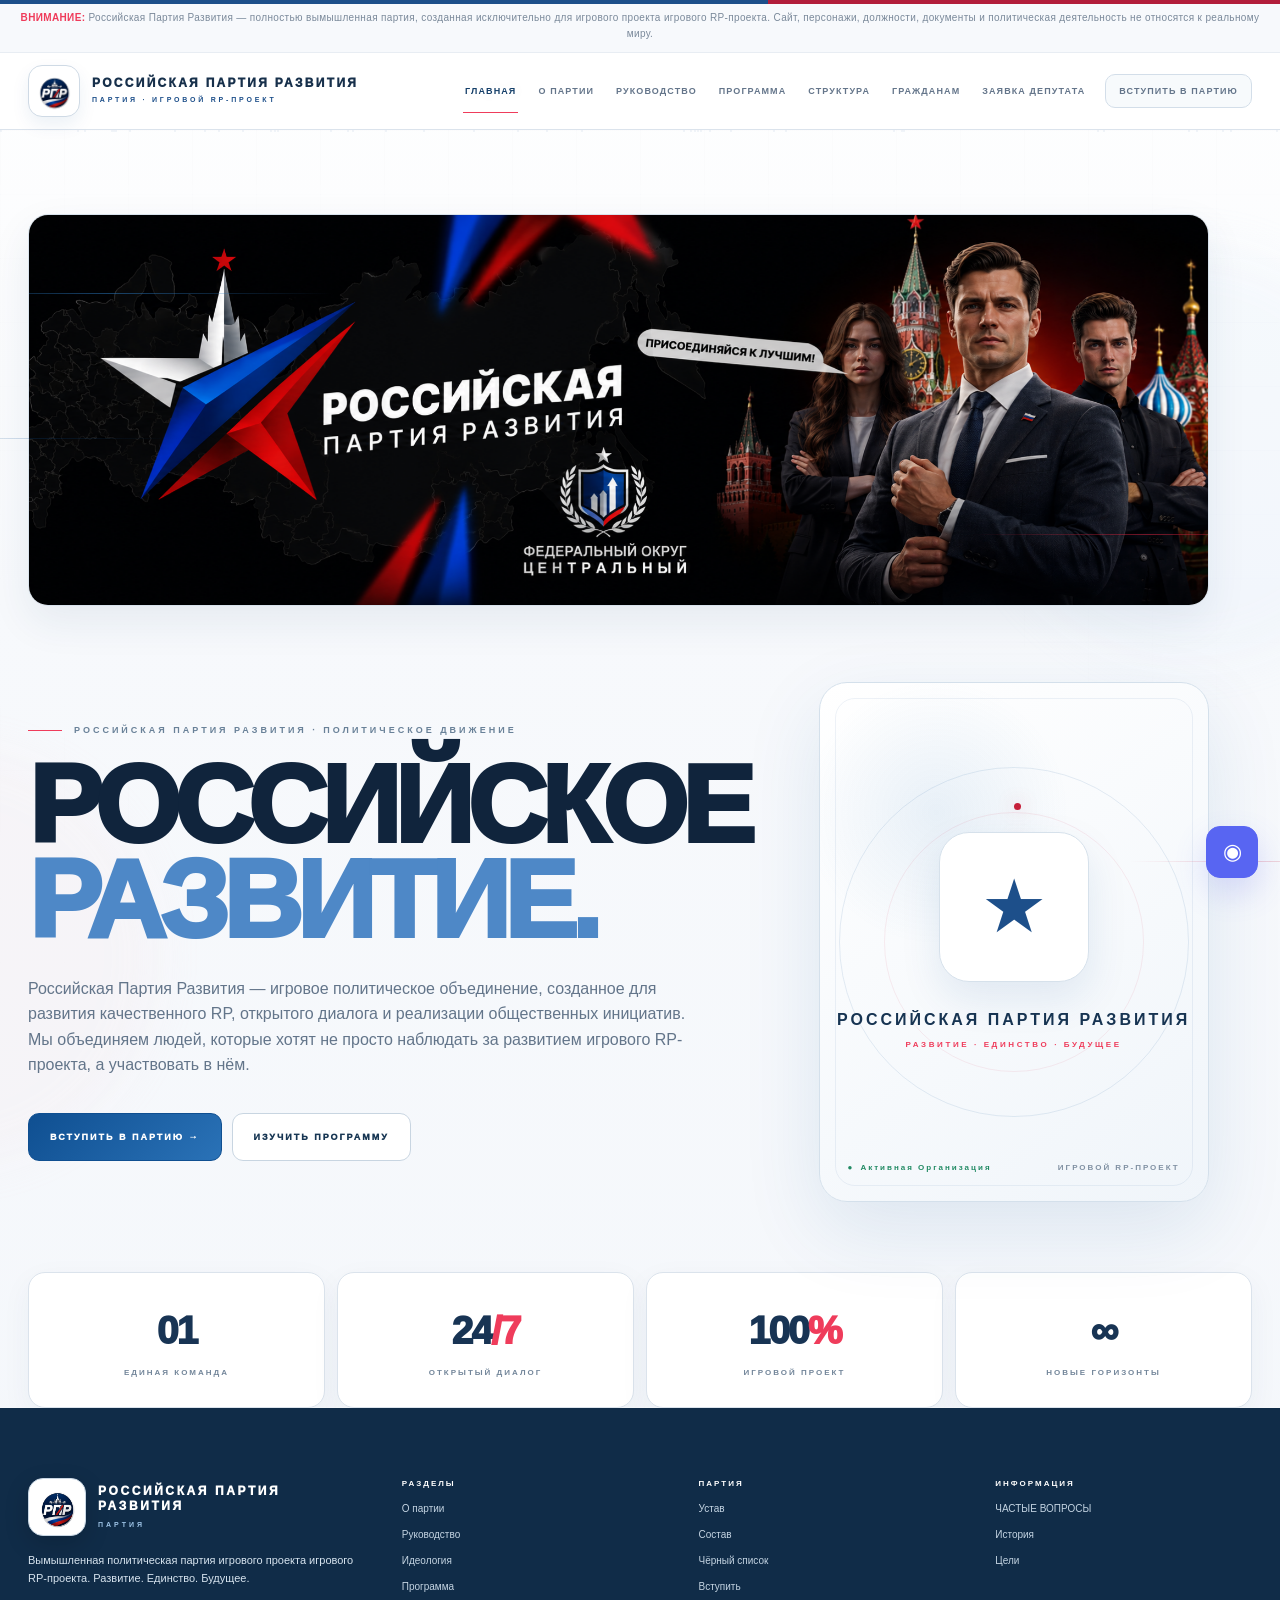
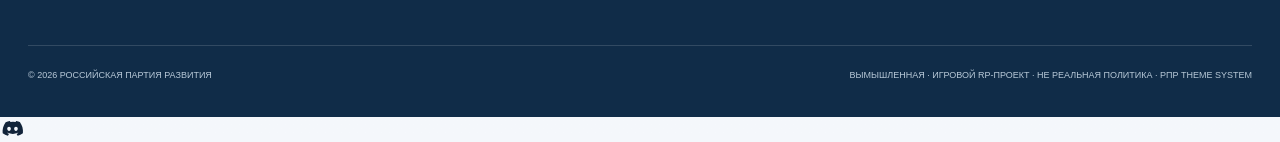
==== commit b4aee2a5: "Update index.html" ====
--- a/index.html
+++ b/index.html
@@ -4,7 +4,7 @@
 
     <title>Российская Партия Развития — игрового RP-проекта Live RP</title>
 
-    <link rel="icon" href="./favicon.png" type="image/png">
+    <link rel="icon" href="./favicon.png?v=2" type="image/png">
 </head>
 
 
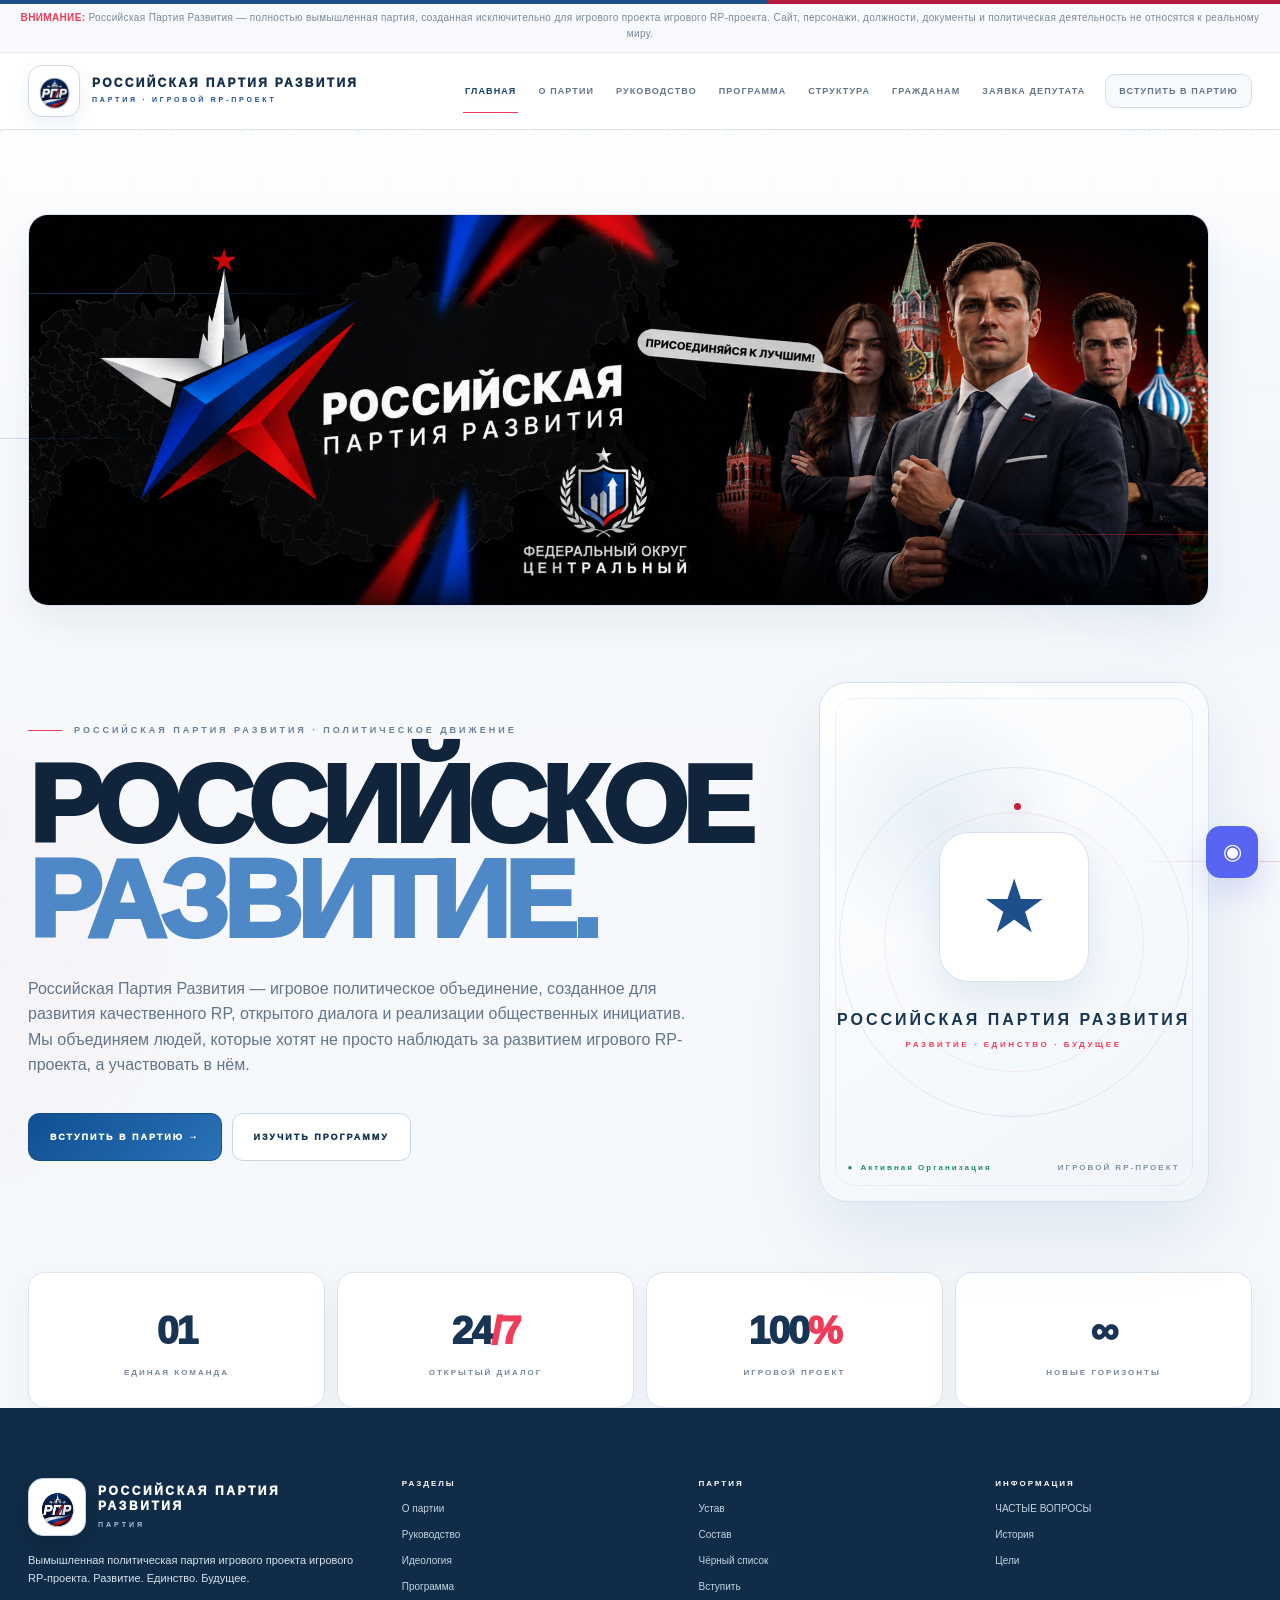
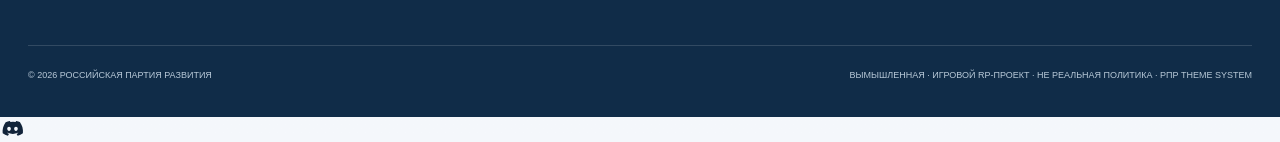
==== commit cebdbbd3: "Update index.html" ====
--- a/index.html
+++ b/index.html
@@ -2,10 +2,11 @@
     <meta charset="UTF-8">
     <meta name="viewport" content="width=device-width,initial-scale=1.0">
 
+    <link rel="icon" href="./favicon.png?v=2" type="image/png">
+
     <title>Российская Партия Развития — игрового RP-проекта Live RP</title>
 
-    <link rel="icon" href="./favicon.png?v=2" type="image/png">
-</head>
+<head>
 
 
 <style>
